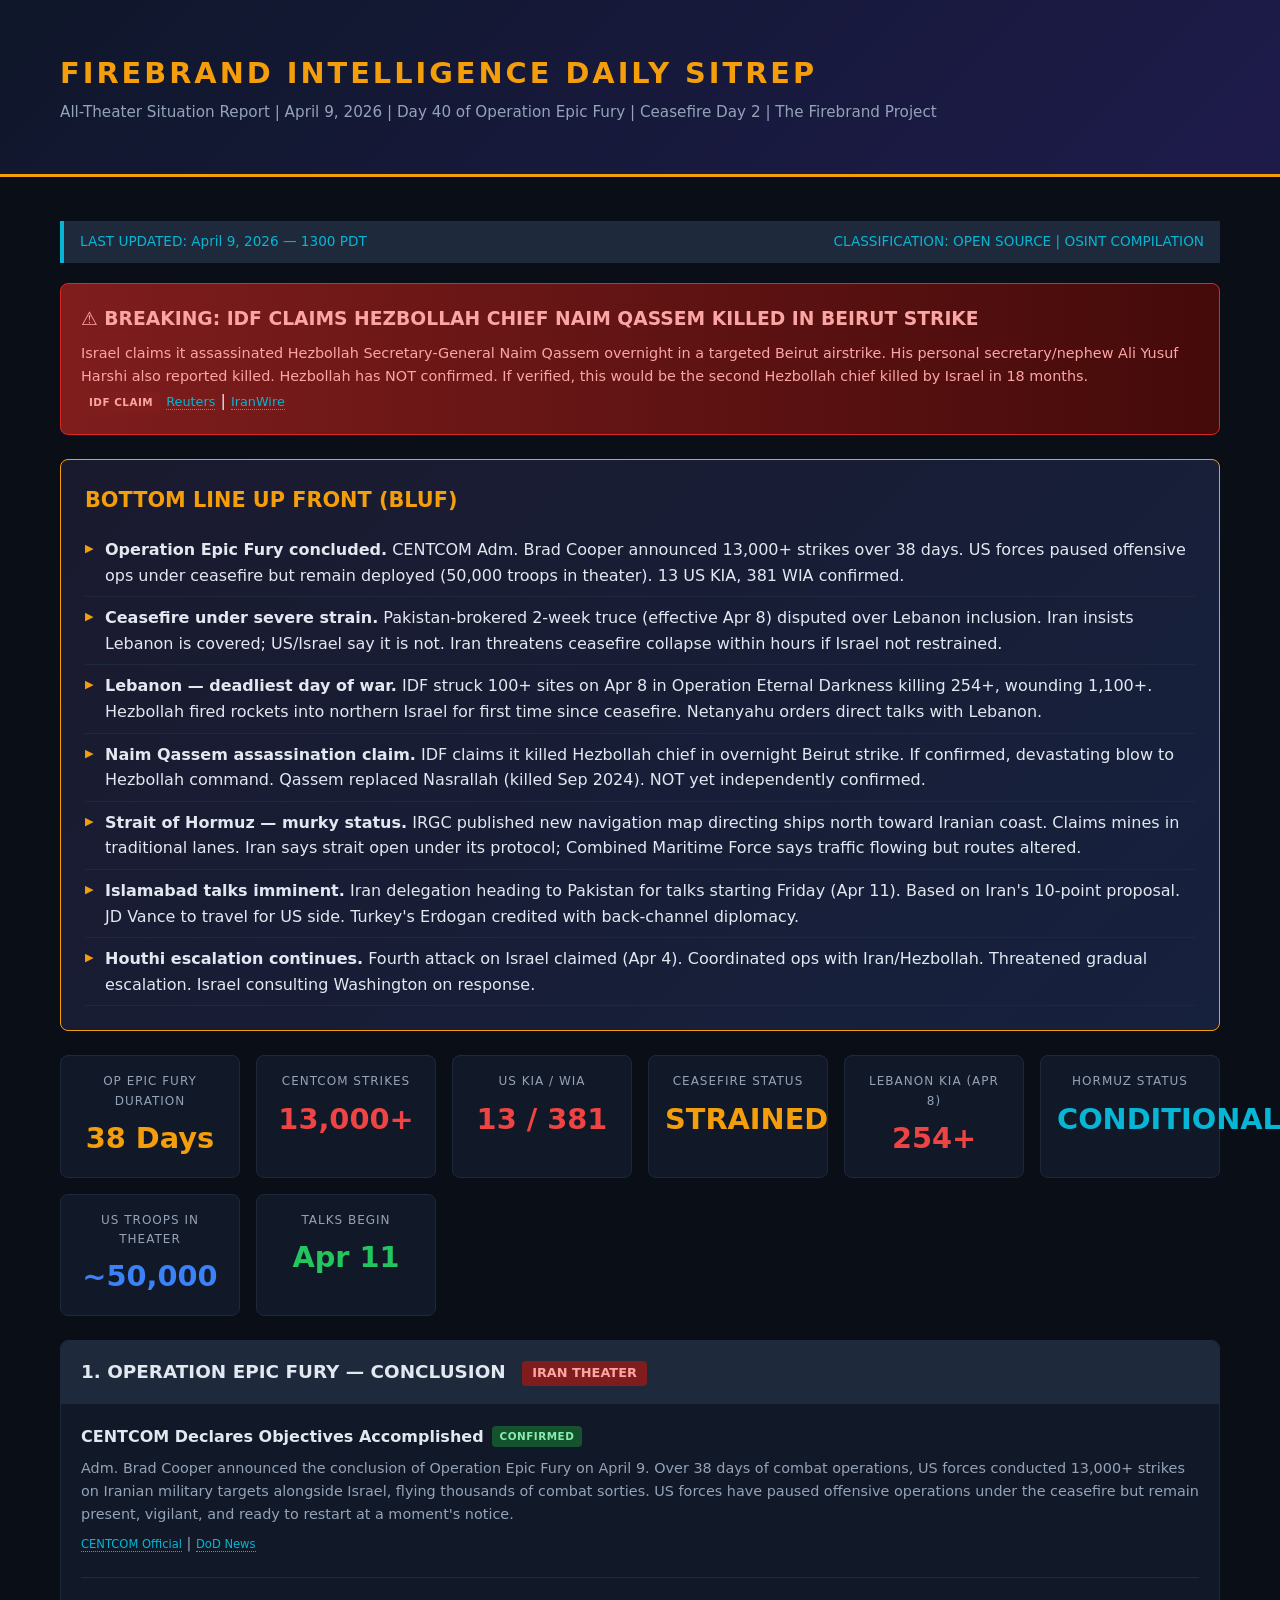
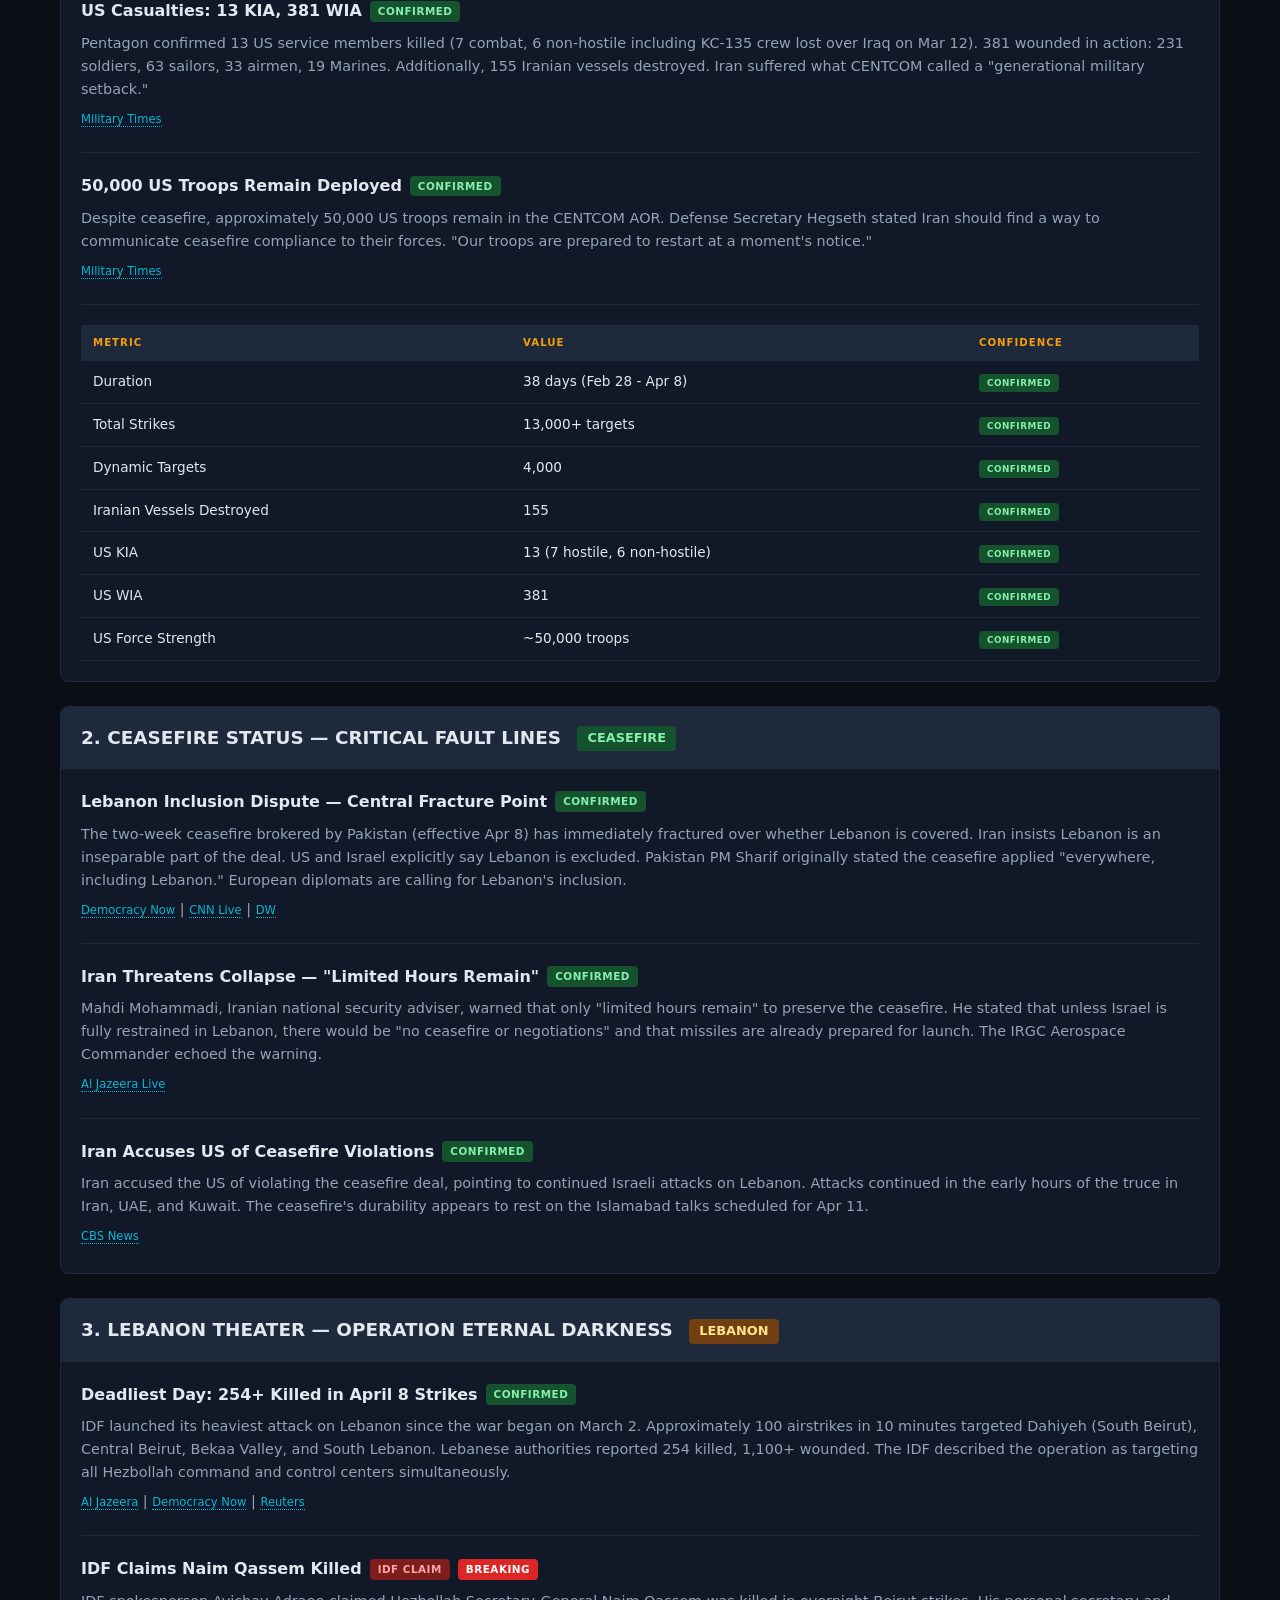
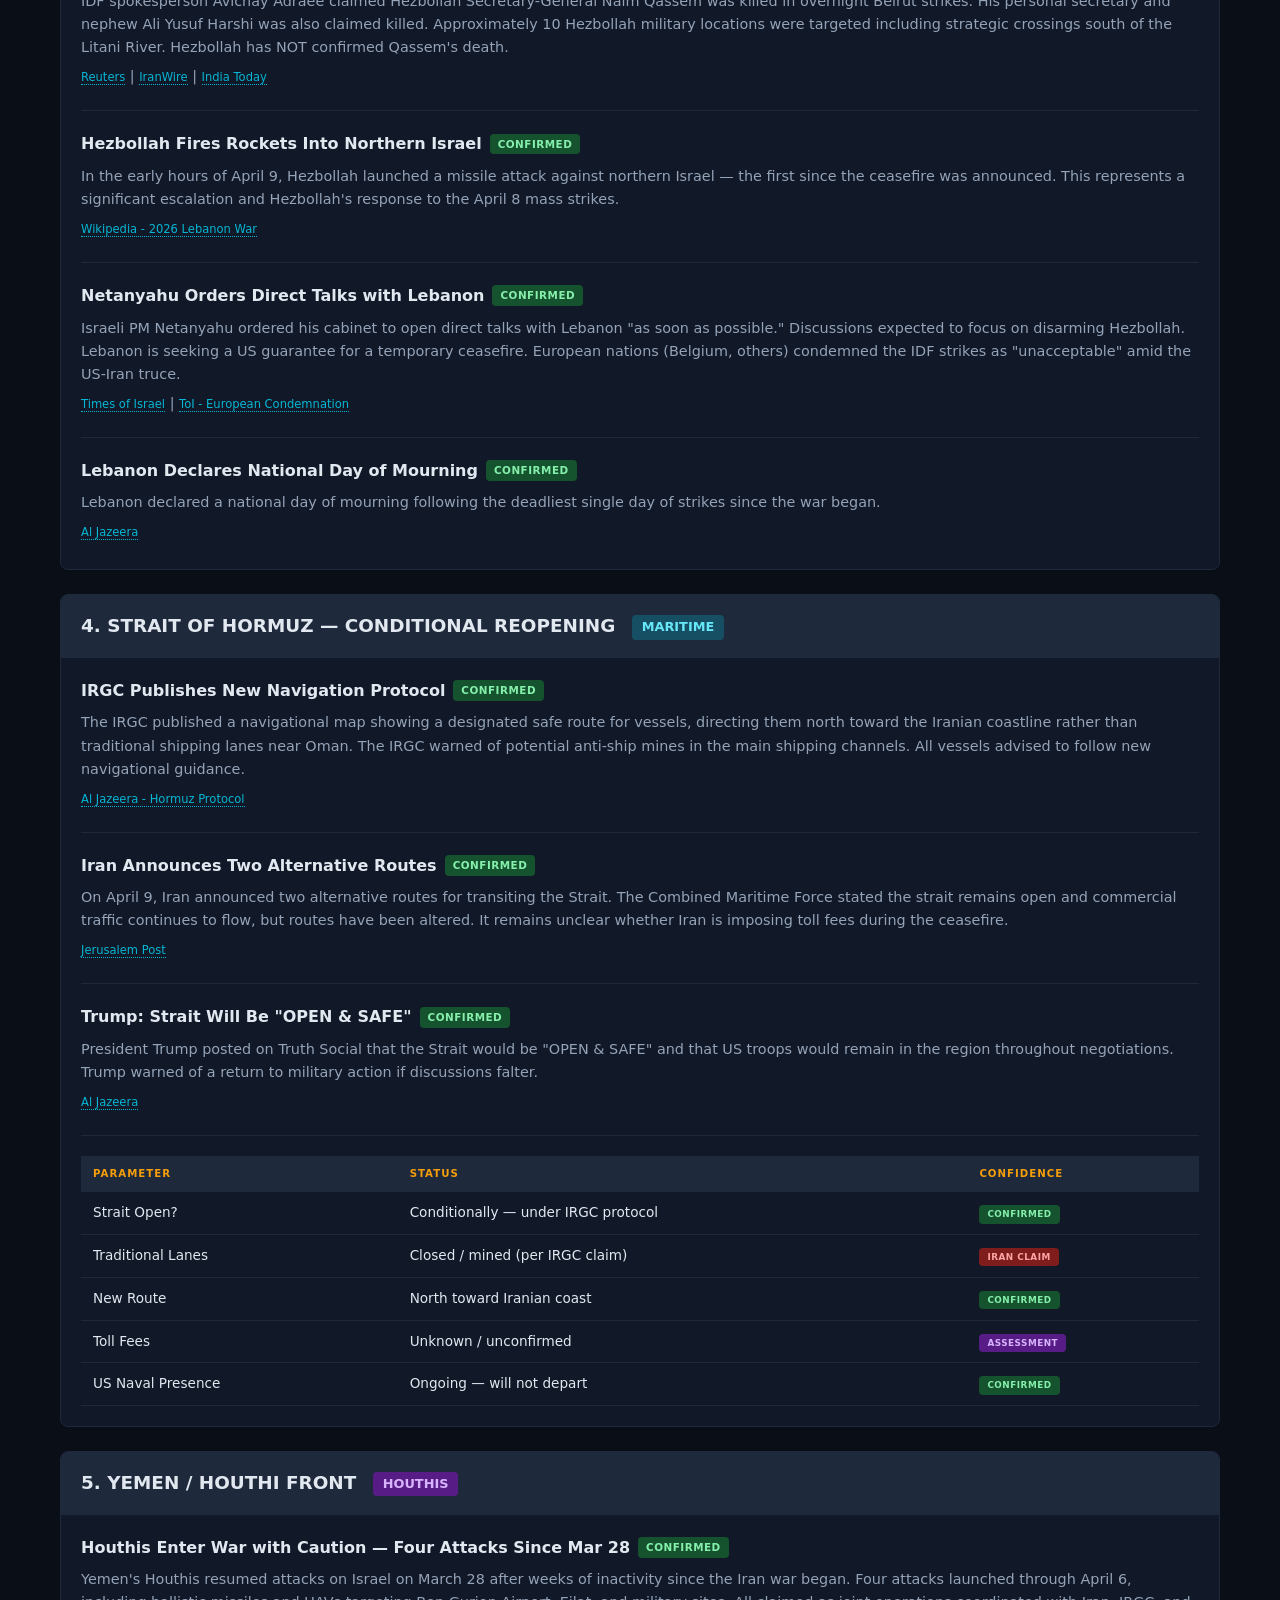
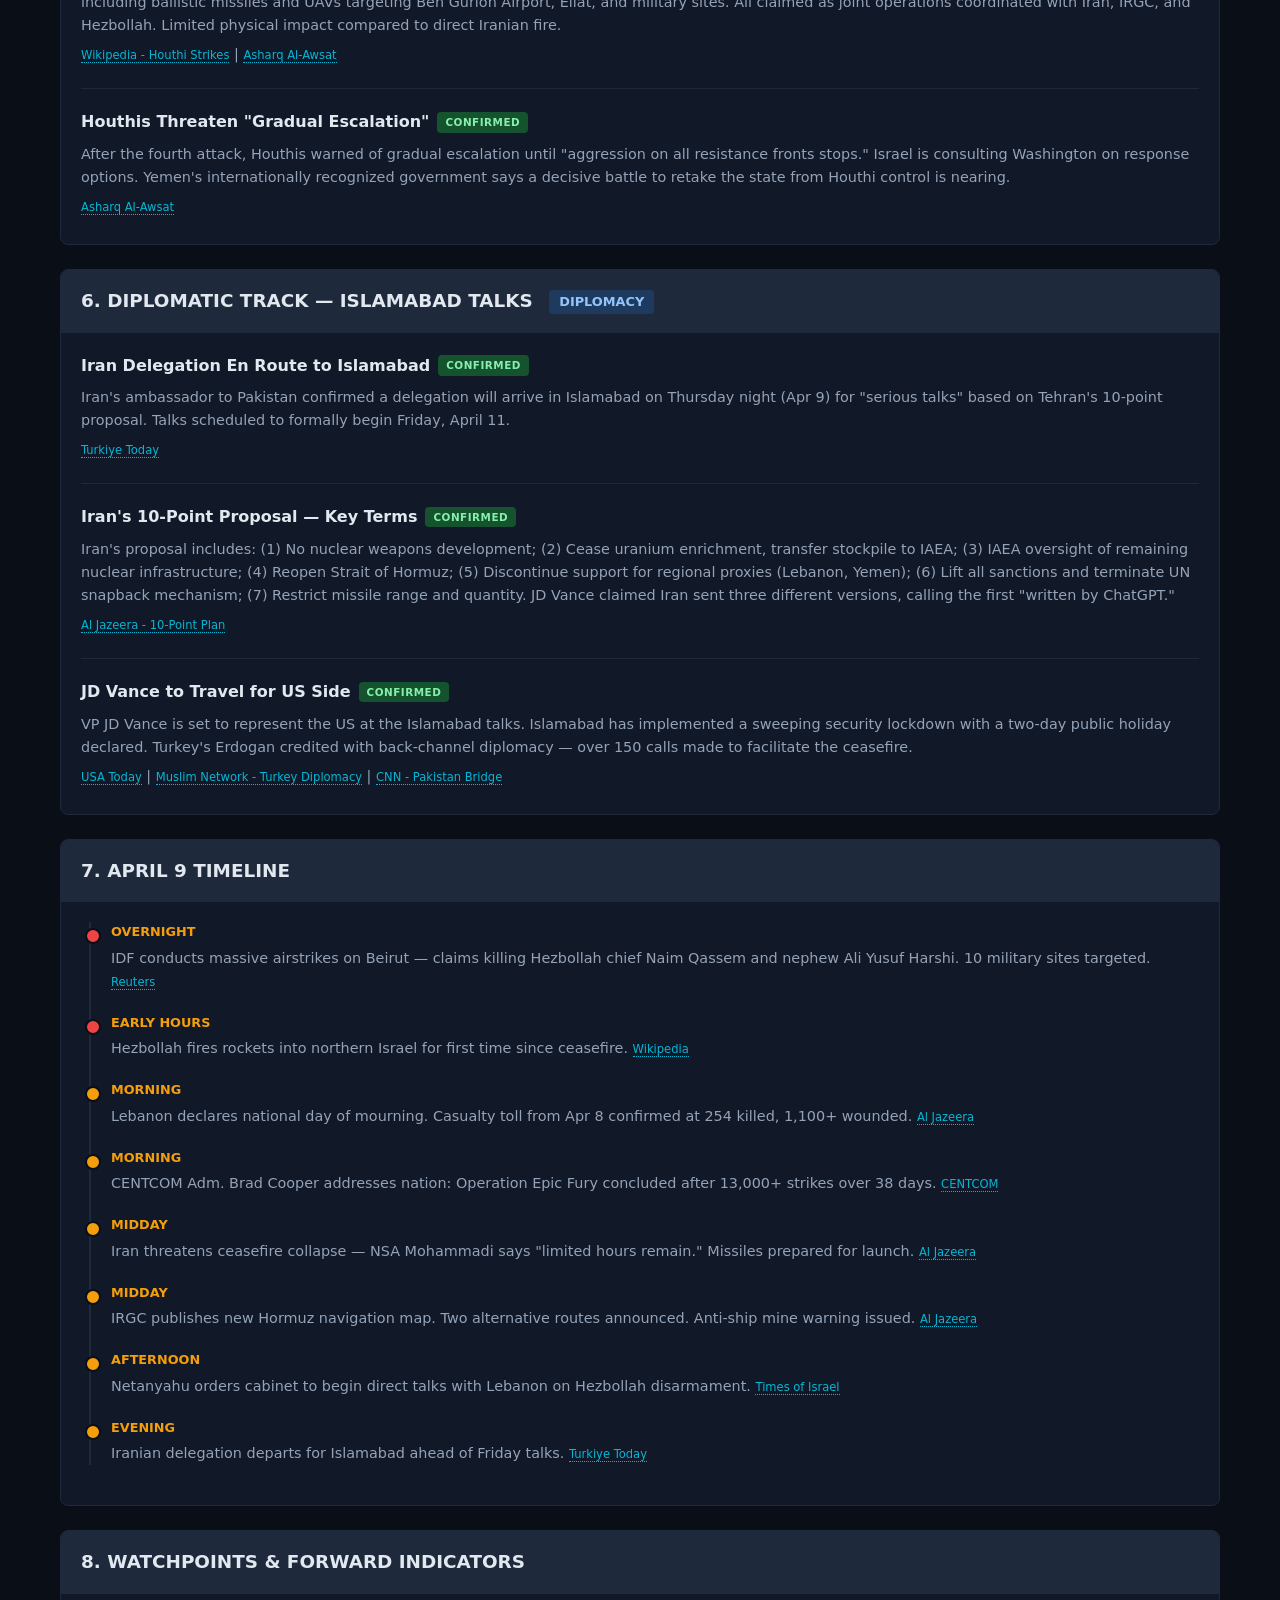
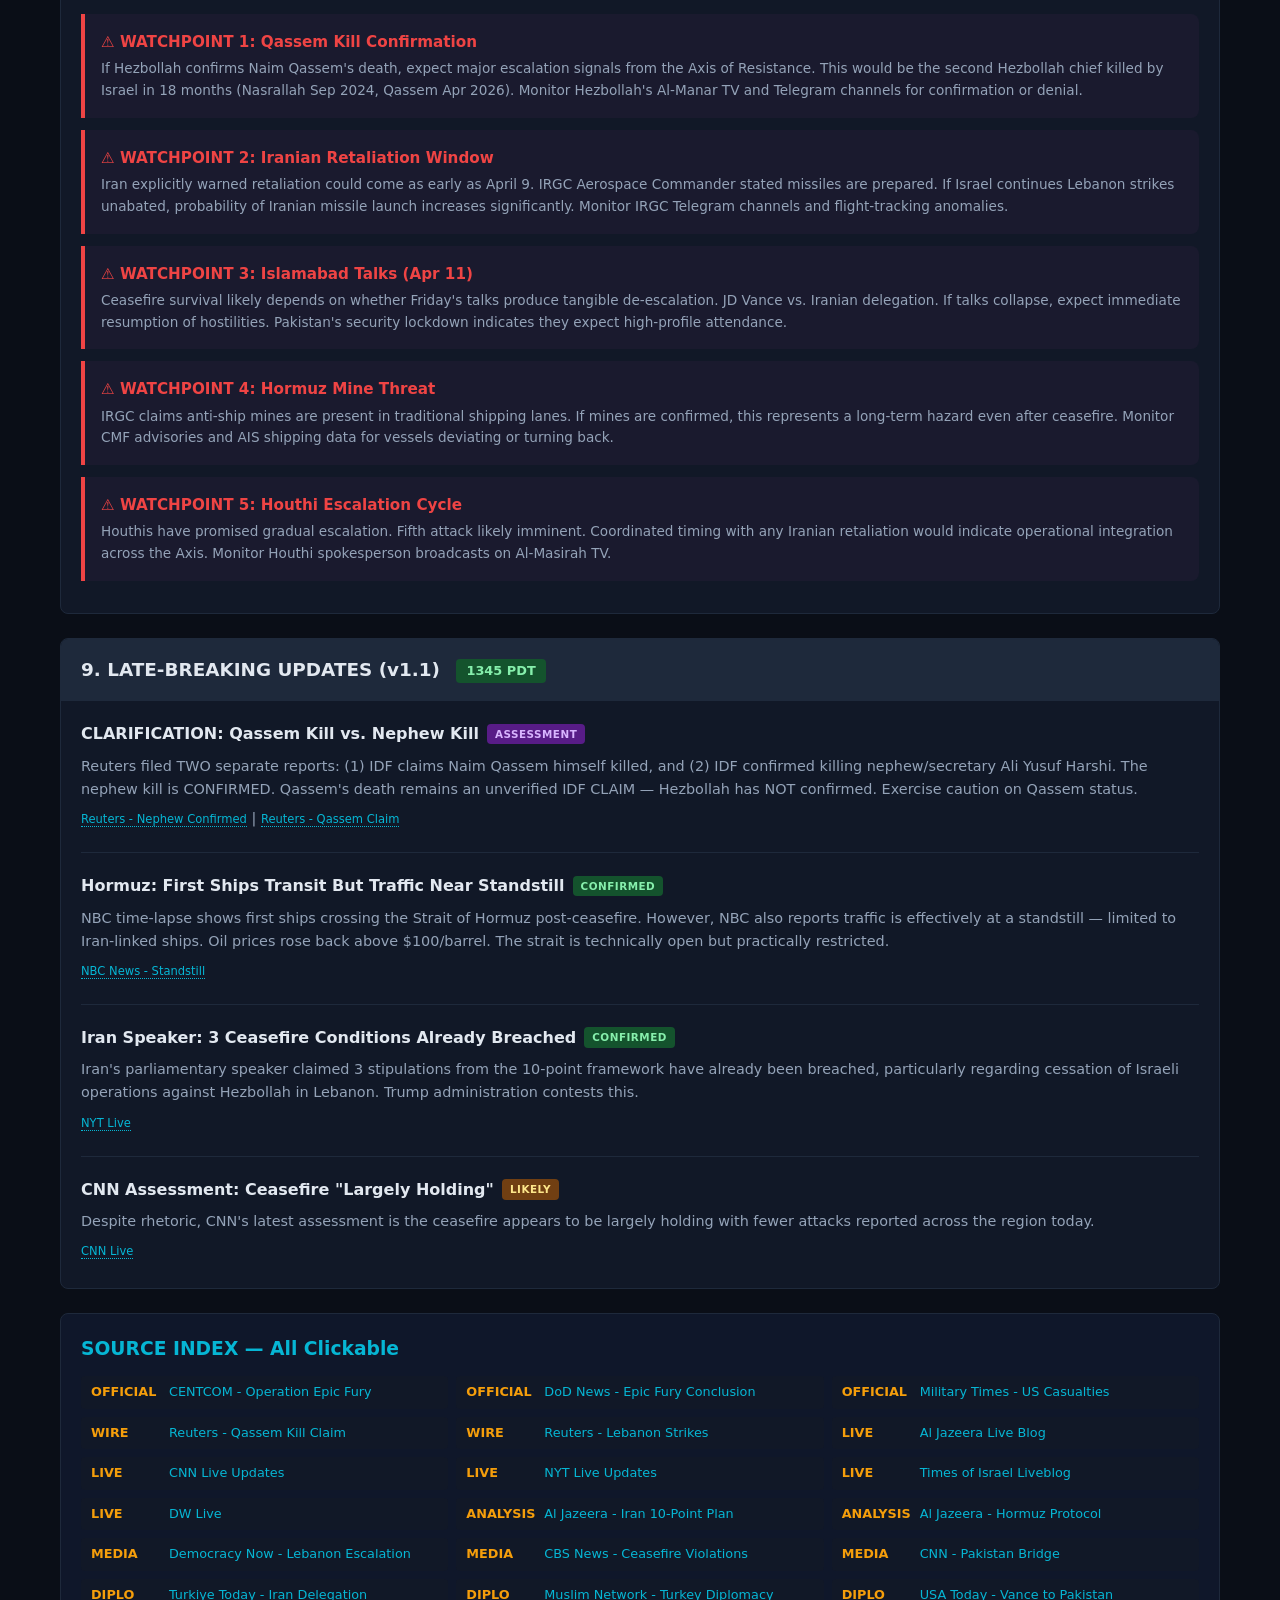
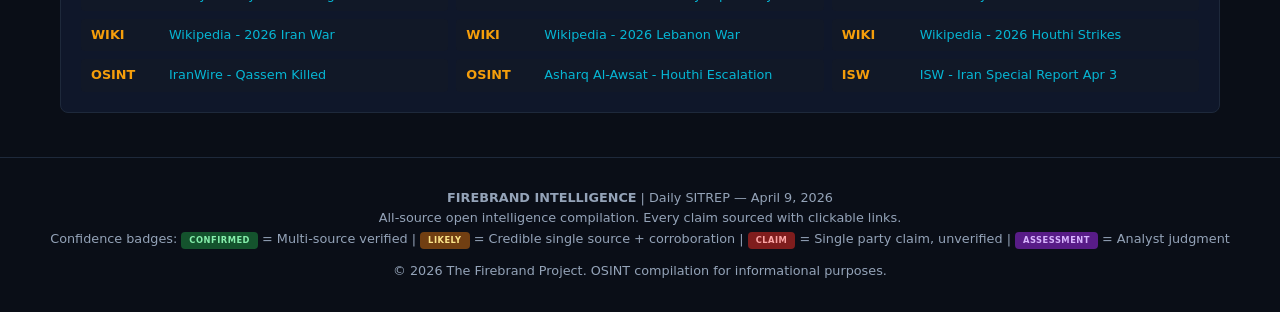
==== 2026/04/09/sitrep.html @ 4fa45253 "Add Apr 9 Daily SITREP (v1.1) to 2026/04/09/" ====
<!DOCTYPE html>
<html lang="en">
<head>
<meta charset="UTF-8">
<meta name="viewport" content="width=device-width, initial-scale=1.0">
<title>Daily SITREP | April 9, 2026 | Firebrand Intelligence</title>
<style>
:root{--bg:#0a0e17;--card:#111827;--border:#1e293b;--accent:#f59e0b;--red:#ef4444;--green:#22c55e;--blue:#3b82f6;--cyan:#06b6d4;--purple:#a855f7;--text:#e2e8f0;--muted:#94a3b8;--confirmed:#22c55e;--likely:#f59e0b;--claim:#ef4444;--assessment:#a855f7}
*{margin:0;padding:0;box-sizing:border-box}
body{background:var(--bg);color:var(--text);font-family:'Segoe UI',system-ui,sans-serif;line-height:1.6}
.container{max-width:1200px;margin:0 auto;padding:20px}
header{background:linear-gradient(135deg,#0f172a,#1e1b4b);border-bottom:3px solid var(--accent);padding:30px;margin-bottom:24px}
header h1{font-size:1.8em;color:var(--accent);text-transform:uppercase;letter-spacing:3px}
header .subtitle{color:var(--muted);font-size:0.95em;margin-top:4px}
.update-bar{background:#1e293b;border-left:4px solid var(--cyan);padding:10px 16px;margin-bottom:20px;font-size:0.85em;color:var(--cyan);display:flex;justify-content:space-between;align-items:center}
.bluf{background:linear-gradient(135deg,#1a1a2e,#16213e);border:1px solid var(--accent);border-radius:8px;padding:24px;margin-bottom:24px}
.bluf h2{color:var(--accent);margin-bottom:12px;font-size:1.3em}
.bluf ul{list-style:none;padding:0}
.bluf li{padding:8px 0;border-bottom:1px solid #1e293b;position:relative;padding-left:20px}
.bluf li::before{content:'\25B6';position:absolute;left:0;color:var(--accent);font-size:0.7em;top:11px}
.stats-grid{display:grid;grid-template-columns:repeat(auto-fit,minmax(180px,1fr));gap:16px;margin-bottom:24px}
.stat-card{background:var(--card);border:1px solid var(--border);border-radius:8px;padding:16px;text-align:center}
.stat-card .label{color:var(--muted);font-size:0.75em;text-transform:uppercase;letter-spacing:1px}
.stat-card .value{font-size:1.8em;font-weight:700;margin-top:4px}
.stat-card .value.red{color:var(--red)}
.stat-card .value.green{color:var(--green)}
.stat-card .value.blue{color:var(--blue)}
.stat-card .value.amber{color:var(--accent)}
.stat-card .value.cyan{color:var(--cyan)}
.stat-card .value.purple{color:var(--purple)}
section{background:var(--card);border:1px solid var(--border);border-radius:8px;margin-bottom:24px;overflow:hidden}
section h2{background:#1e293b;padding:16px 20px;font-size:1.15em;border-bottom:1px solid var(--border)}
section h2 .theater-tag{display:inline-block;padding:2px 10px;border-radius:4px;font-size:0.7em;margin-left:10px;vertical-align:middle}
.tag-iran{background:#7f1d1d;color:#fca5a5}
.tag-lebanon{background:#713f12;color:#fde68a}
.tag-hormuz{background:#164e63;color:#67e8f9}
.tag-houthi{background:#581c87;color:#d8b4fe}
.tag-ceasefire{background:#14532d;color:#86efac}
.tag-diplo{background:#1e3a5f;color:#93c5fd}
.section-body{padding:20px}
.event{margin-bottom:20px;padding-bottom:16px;border-bottom:1px solid #1e293b}
.event:last-child{border-bottom:none;margin-bottom:0;padding-bottom:0}
.event h3{font-size:1em;margin-bottom:8px;display:flex;align-items:center;gap:8px;flex-wrap:wrap}
.badge{display:inline-block;padding:2px 8px;border-radius:4px;font-size:0.65em;font-weight:700;text-transform:uppercase;letter-spacing:0.5px}
.badge-confirmed{background:#14532d;color:#86efac}
.badge-likely{background:#713f12;color:#fde68a}
.badge-claim{background:#7f1d1d;color:#fca5a5}
.badge-assessment{background:#581c87;color:#d8b4fe}
.badge-breaking{background:#dc2626;color:#fff;animation:pulse 2s infinite}
@keyframes pulse{0%,100%{opacity:1}50%{opacity:0.6}}
.event p{color:var(--muted);font-size:0.9em;margin-bottom:6px}
.source-link{color:var(--cyan);text-decoration:none;font-size:0.8em;border-bottom:1px dotted var(--cyan)}
.source-link:hover{color:#fff}
table{width:100%;border-collapse:collapse;font-size:0.85em}
th{background:#1e293b;padding:10px 12px;text-align:left;color:var(--accent);text-transform:uppercase;font-size:0.75em;letter-spacing:1px}
td{padding:10px 12px;border-bottom:1px solid #1e293b}
.timeline{position:relative;padding-left:30px}
.timeline::before{content:'';position:absolute;left:8px;top:0;bottom:0;width:2px;background:var(--border)}
.tl-item{position:relative;margin-bottom:20px}
.tl-item::before{content:'';position:absolute;left:-26px;top:6px;width:12px;height:12px;border-radius:50%;background:var(--accent);border:2px solid var(--bg)}
.tl-item.critical::before{background:var(--red)}
.tl-item .tl-time{color:var(--accent);font-size:0.8em;font-weight:600}
.tl-item .tl-content{margin-top:4px;font-size:0.9em;color:var(--muted)}
.watchpoint{background:#1a1a2e;border-left:4px solid var(--red);padding:16px;margin-bottom:12px;border-radius:0 8px 8px 0}
.watchpoint h4{color:var(--red);margin-bottom:4px;font-size:0.95em}
.watchpoint p{color:var(--muted);font-size:0.85em}
.source-section{background:#0f172a;border:1px solid var(--border);border-radius:8px;padding:20px;margin-bottom:24px}
.source-section h3{color:var(--cyan);margin-bottom:12px}
.source-grid{display:grid;grid-template-columns:repeat(auto-fit,minmax(280px,1fr));gap:8px}
.source-item{display:flex;align-items:center;gap:8px;padding:6px 10px;background:#111827;border-radius:4px;font-size:0.8em}
.source-item a{color:var(--cyan);text-decoration:none}
.source-item a:hover{color:#fff;text-decoration:underline}
.source-cat{color:var(--accent);font-weight:600;min-width:70px}
footer{text-align:center;padding:30px;color:var(--muted);font-size:0.8em;border-top:1px solid var(--border)}
.flash{background:linear-gradient(90deg,#7f1d1d,#450a0a);border:1px solid #dc2626;border-radius:8px;padding:20px;margin-bottom:24px;animation:flash-pulse 3s infinite}
@keyframes flash-pulse{0%,100%{border-color:#dc2626}50%{border-color:#f87171}}
.nav-tabs{display:flex;gap:4px;margin-bottom:20px;flex-wrap:wrap}
.nav-tab{padding:8px 16px;background:#1e293b;border:1px solid var(--border);border-radius:6px 6px 0 0;cursor:pointer;color:var(--muted);font-size:0.85em;transition:all 0.2s}
.nav-tab:hover,.nav-tab.active{background:var(--card);color:var(--accent);border-bottom-color:var(--card)}
</style>
</head>
<body>
<header>
<div class="container">
<h1>FIREBRAND INTELLIGENCE DAILY SITREP</h1>
<div class="subtitle">All-Theater Situation Report | April 9, 2026 | Day 40 of Operation Epic Fury | Ceasefire Day 2 | The Firebrand Project</div>
</div>
</header>
<div class="container">

<div class="update-bar">
<span>LAST UPDATED: April 9, 2026 &mdash; 1300 PDT</span>
<span>CLASSIFICATION: OPEN SOURCE | OSINT COMPILATION</span>
</div>

<!-- BREAKING FLASH -->
<div class="flash">
<h3 style="color:#fca5a5;margin-bottom:8px">&#9888; BREAKING: IDF CLAIMS HEZBOLLAH CHIEF NAIM QASSEM KILLED IN BEIRUT STRIKE</h3>
<p style="color:#fca5a5;font-size:0.9em">Israel claims it assassinated Hezbollah Secretary-General Naim Qassem overnight in a targeted Beirut airstrike. His personal secretary/nephew Ali Yusuf Harshi also reported killed. Hezbollah has NOT confirmed. If verified, this would be the second Hezbollah chief killed by Israel in 18 months.</p>
<p><span class="badge badge-claim">IDF CLAIM</span> <a class="source-link" href="https://www.reuters.com/world/middle-east/israeli-military-says-it-has-killed-hezbollah-chief-naim-qassem-2026-04-09/" target="_blank">Reuters</a> | <a class="source-link" href="https://iranwire.com/en/news/150999-israel-army-claim-hezbollah-secretary-general-naim-qassem-killed/" target="_blank">IranWire</a></p>
</div>

<!-- BLUF -->
<div class="bluf">
<h2>BOTTOM LINE UP FRONT (BLUF)</h2>
<ul>
<li><strong>Operation Epic Fury concluded.</strong> CENTCOM Adm. Brad Cooper announced 13,000+ strikes over 38 days. US forces paused offensive ops under ceasefire but remain deployed (50,000 troops in theater). 13 US KIA, 381 WIA confirmed.</li>
<li><strong>Ceasefire under severe strain.</strong> Pakistan-brokered 2-week truce (effective Apr 8) disputed over Lebanon inclusion. Iran insists Lebanon is covered; US/Israel say it is not. Iran threatens ceasefire collapse within hours if Israel not restrained.</li>
<li><strong>Lebanon &mdash; deadliest day of war.</strong> IDF struck 100+ sites on Apr 8 in Operation Eternal Darkness killing 254+, wounding 1,100+. Hezbollah fired rockets into northern Israel for first time since ceasefire. Netanyahu orders direct talks with Lebanon.</li>
<li><strong>Naim Qassem assassination claim.</strong> IDF claims it killed Hezbollah chief in overnight Beirut strike. If confirmed, devastating blow to Hezbollah command. Qassem replaced Nasrallah (killed Sep 2024). NOT yet independently confirmed.</li>
<li><strong>Strait of Hormuz &mdash; murky status.</strong> IRGC published new navigation map directing ships north toward Iranian coast. Claims mines in traditional lanes. Iran says strait open under its protocol; Combined Maritime Force says traffic flowing but routes altered.</li>
<li><strong>Islamabad talks imminent.</strong> Iran delegation heading to Pakistan for talks starting Friday (Apr 11). Based on Iran's 10-point proposal. JD Vance to travel for US side. Turkey's Erdogan credited with back-channel diplomacy.</li>
<li><strong>Houthi escalation continues.</strong> Fourth attack on Israel claimed (Apr 4). Coordinated ops with Iran/Hezbollah. Threatened gradual escalation. Israel consulting Washington on response.</li>
</ul>
</div>

<!-- KEY STATS -->
<div class="stats-grid">
<div class="stat-card"><div class="label">Op Epic Fury Duration</div><div class="value amber">38 Days</div></div>
<div class="stat-card"><div class="label">CENTCOM Strikes</div><div class="value red">13,000+</div></div>
<div class="stat-card"><div class="label">US KIA / WIA</div><div class="value red">13 / 381</div></div>
<div class="stat-card"><div class="label">Ceasefire Status</div><div class="value amber">STRAINED</div></div>
<div class="stat-card"><div class="label">Lebanon KIA (Apr 8)</div><div class="value red">254+</div></div>
<div class="stat-card"><div class="label">Hormuz Status</div><div class="value cyan">CONDITIONAL</div></div>
<div class="stat-card"><div class="label">US Troops in Theater</div><div class="value blue">~50,000</div></div>
<div class="stat-card"><div class="label">Talks Begin</div><div class="value green">Apr 11</div></div>
</div>

<!-- SECTION 1: OPERATION EPIC FURY -->
<section>
<h2>1. OPERATION EPIC FURY &mdash; CONCLUSION <span class="theater-tag tag-iran">IRAN THEATER</span></h2>
<div class="section-body">
<div class="event">
<h3>CENTCOM Declares Objectives Accomplished <span class="badge badge-confirmed">CONFIRMED</span></h3>
<p>Adm. Brad Cooper announced the conclusion of Operation Epic Fury on April 9. Over 38 days of combat operations, US forces conducted 13,000+ strikes on Iranian military targets alongside Israel, flying thousands of combat sorties. US forces have paused offensive operations under the ceasefire but remain present, vigilant, and ready to restart at a moment's notice.</p>
<p><a class="source-link" href="https://www.centcom.mil/OPERATIONS-AND-EXERCISES/EPIC-FURY/" target="_blank">CENTCOM Official</a> | <a class="source-link" href="https://www.war.gov/News/News-Stories/Article/Article/4454276/epic-fury-quelled-for-now-objectives-accomplished-us-forces-remain" target="_blank">DoD News</a></p>
</div>
<div class="event">
<h3>US Casualties: 13 KIA, 381 WIA <span class="badge badge-confirmed">CONFIRMED</span></h3>
<p>Pentagon confirmed 13 US service members killed (7 combat, 6 non-hostile including KC-135 crew lost over Iraq on Mar 12). 381 wounded in action: 231 soldiers, 63 sailors, 33 airmen, 19 Marines. Additionally, 155 Iranian vessels destroyed. Iran suffered what CENTCOM called a "generational military setback."</p>
<p><a class="source-link" href="https://www.militarytimes.com/news/your-military/2026/04/08/pentagon-data-13-us-troops-killed-346-wounded-in-operation-epic-fury/" target="_blank">Military Times</a></p>
</div>
<div class="event">
<h3>50,000 US Troops Remain Deployed <span class="badge badge-confirmed">CONFIRMED</span></h3>
<p>Despite ceasefire, approximately 50,000 US troops remain in the CENTCOM AOR. Defense Secretary Hegseth stated Iran should find a way to communicate ceasefire compliance to their forces. "Our troops are prepared to restart at a moment's notice."</p>
<p><a class="source-link" href="https://www.militarytimes.com/news/your-military/2026/04/08/pentagon-data-13-us-troops-killed-346-wounded-in-operation-epic-fury/" target="_blank">Military Times</a></p>
</div>
<table>
<tr><th>Metric</th><th>Value</th><th>Confidence</th></tr>
<tr><td>Duration</td><td>38 days (Feb 28 - Apr 8)</td><td><span class="badge badge-confirmed">CONFIRMED</span></td></tr>
<tr><td>Total Strikes</td><td>13,000+ targets</td><td><span class="badge badge-confirmed">CONFIRMED</span></td></tr>
<tr><td>Dynamic Targets</td><td>4,000</td><td><span class="badge badge-confirmed">CONFIRMED</span></td></tr>
<tr><td>Iranian Vessels Destroyed</td><td>155</td><td><span class="badge badge-confirmed">CONFIRMED</span></td></tr>
<tr><td>US KIA</td><td>13 (7 hostile, 6 non-hostile)</td><td><span class="badge badge-confirmed">CONFIRMED</span></td></tr>
<tr><td>US WIA</td><td>381</td><td><span class="badge badge-confirmed">CONFIRMED</span></td></tr>
<tr><td>US Force Strength</td><td>~50,000 troops</td><td><span class="badge badge-confirmed">CONFIRMED</span></td></tr>
</table>
</div>
</section>

<!-- SECTION 2: CEASEFIRE STATUS -->
<section>
<h2>2. CEASEFIRE STATUS &mdash; CRITICAL FAULT LINES <span class="theater-tag tag-ceasefire">CEASEFIRE</span></h2>
<div class="section-body">
<div class="event">
<h3>Lebanon Inclusion Dispute &mdash; Central Fracture Point <span class="badge badge-confirmed">CONFIRMED</span></h3>
<p>The two-week ceasefire brokered by Pakistan (effective Apr 8) has immediately fractured over whether Lebanon is covered. Iran insists Lebanon is an inseparable part of the deal. US and Israel explicitly say Lebanon is excluded. Pakistan PM Sharif originally stated the ceasefire applied "everywhere, including Lebanon." European diplomats are calling for Lebanon's inclusion.</p>
<p><a class="source-link" href="https://www.democracynow.org/2026/4/9/israeli_escalation_in_lebanon" target="_blank">Democracy Now</a> | <a class="source-link" href="https://www.cnn.com/2026/04/09/world/live-news/iran-war-trump-us-ceasefire" target="_blank">CNN Live</a> | <a class="source-link" href="https://www.dw.com/en/iran-threatens-new-hostilities-as-israel-pounds-lebanon/live-76715205" target="_blank">DW</a></p>
</div>
<div class="event">
<h3>Iran Threatens Collapse &mdash; "Limited Hours Remain" <span class="badge badge-confirmed">CONFIRMED</span></h3>
<p>Mahdi Mohammadi, Iranian national security adviser, warned that only "limited hours remain" to preserve the ceasefire. He stated that unless Israel is fully restrained in Lebanon, there would be "no ceasefire or negotiations" and that missiles are already prepared for launch. The IRGC Aerospace Commander echoed the warning.</p>
<p><a class="source-link" href="https://www.aljazeera.com/news/liveblog/2026/4/9/iran-war-live-israel-kills-254-in-lebanon-shaking-trump-tehran-ceasefire" target="_blank">Al Jazeera Live</a></p>
</div>
<div class="event">
<h3>Iran Accuses US of Ceasefire Violations <span class="badge badge-confirmed">CONFIRMED</span></h3>
<p>Iran accused the US of violating the ceasefire deal, pointing to continued Israeli attacks on Lebanon. Attacks continued in the early hours of the truce in Iran, UAE, and Kuwait. The ceasefire's durability appears to rest on the Islamabad talks scheduled for Apr 11.</p>
<p><a class="source-link" href="https://www.cbsnews.com/live-updates/iran-trump-ceasefire-strait-hormuz-israel-war-hezbollah-continues/" target="_blank">CBS News</a></p>
</div>
</div>
</section>

<!-- SECTION 3: LEBANON THEATER -->
<section>
<h2>3. LEBANON THEATER &mdash; OPERATION ETERNAL DARKNESS <span class="theater-tag tag-lebanon">LEBANON</span></h2>
<div class="section-body">
<div class="event">
<h3>Deadliest Day: 254+ Killed in April 8 Strikes <span class="badge badge-confirmed">CONFIRMED</span></h3>
<p>IDF launched its heaviest attack on Lebanon since the war began on March 2. Approximately 100 airstrikes in 10 minutes targeted Dahiyeh (South Beirut), Central Beirut, Bekaa Valley, and South Lebanon. Lebanese authorities reported 254 killed, 1,100+ wounded. The IDF described the operation as targeting all Hezbollah command and control centers simultaneously.</p>
<p><a class="source-link" href="https://www.aljazeera.com/news/liveblog/2026/4/9/iran-war-live-israel-kills-254-in-lebanon-shaking-trump-tehran-ceasefire" target="_blank">Al Jazeera</a> | <a class="source-link" href="https://www.democracynow.org/2026/4/9/israeli_escalation_in_lebanon" target="_blank">Democracy Now</a> | <a class="source-link" href="https://www.reuters.com/world/middle-east/hezbollah-pauses-attacks-under-us-iran-ceasefire-sources-close-group-say-2026-04-08/" target="_blank">Reuters</a></p>
</div>
<div class="event">
<h3>IDF Claims Naim Qassem Killed <span class="badge badge-claim">IDF CLAIM</span> <span class="badge badge-breaking">BREAKING</span></h3>
<p>IDF spokesperson Avichay Adraee claimed Hezbollah Secretary-General Naim Qassem was killed in overnight Beirut strikes. His personal secretary and nephew Ali Yusuf Harshi was also claimed killed. Approximately 10 Hezbollah military locations were targeted including strategic crossings south of the Litani River. Hezbollah has NOT confirmed Qassem's death.</p>
<p><a class="source-link" href="https://www.reuters.com/world/middle-east/israeli-military-says-it-has-killed-hezbollah-chief-naim-qassem-2026-04-09/" target="_blank">Reuters</a> | <a class="source-link" href="https://iranwire.com/en/news/150999-israel-army-claim-hezbollah-secretary-general-naim-qassem-killed/" target="_blank">IranWire</a> | <a class="source-link" href="https://www.indiatoday.in/amp/world/story/israel-claims-hezbollah-chief-naim-qassem-killed-in-beirut-strikes-last-night-2893660" target="_blank">India Today</a></p>
</div>
<div class="event">
<h3>Hezbollah Fires Rockets Into Northern Israel <span class="badge badge-confirmed">CONFIRMED</span></h3>
<p>In the early hours of April 9, Hezbollah launched a missile attack against northern Israel &mdash; the first since the ceasefire was announced. This represents a significant escalation and Hezbollah's response to the April 8 mass strikes.</p>
<p><a class="source-link" href="https://en.wikipedia.org/wiki/2026_Lebanon_war" target="_blank">Wikipedia - 2026 Lebanon War</a></p>
</div>
<div class="event">
<h3>Netanyahu Orders Direct Talks with Lebanon <span class="badge badge-confirmed">CONFIRMED</span></h3>
<p>Israeli PM Netanyahu ordered his cabinet to open direct talks with Lebanon "as soon as possible." Discussions expected to focus on disarming Hezbollah. Lebanon is seeking a US guarantee for a temporary ceasefire. European nations (Belgium, others) condemned the IDF strikes as "unacceptable" amid the US-Iran truce.</p>
<p><a class="source-link" href="https://www.timesofisrael.com/liveblog-april-09-2026/" target="_blank">Times of Israel</a> | <a class="source-link" href="https://www.timesofisrael.com/unacceptable-european-countries-slam-idf-strikes-on-hezbollah-amid-us-iran-truce/" target="_blank">ToI - European Condemnation</a></p>
</div>
<div class="event">
<h3>Lebanon Declares National Day of Mourning <span class="badge badge-confirmed">CONFIRMED</span></h3>
<p>Lebanon declared a national day of mourning following the deadliest single day of strikes since the war began.</p>
<p><a class="source-link" href="https://www.aljazeera.com/news/liveblog/2026/4/9/iran-war-live-israel-kills-254-in-lebanon-shaking-trump-tehran-ceasefire" target="_blank">Al Jazeera</a></p>
</div>
</div>
</section>

<!-- SECTION 4: STRAIT OF HORMUZ -->
<section>
<h2>4. STRAIT OF HORMUZ &mdash; CONDITIONAL REOPENING <span class="theater-tag tag-hormuz">MARITIME</span></h2>
<div class="section-body">
<div class="event">
<h3>IRGC Publishes New Navigation Protocol <span class="badge badge-confirmed">CONFIRMED</span></h3>
<p>The IRGC published a navigational map showing a designated safe route for vessels, directing them north toward the Iranian coastline rather than traditional shipping lanes near Oman. The IRGC warned of potential anti-ship mines in the main shipping channels. All vessels advised to follow new navigational guidance.</p>
<p><a class="source-link" href="https://www.aljazeera.com/economy/2026/4/9/what-is-irans-strait-of-hormuz-protocol-and-will-other-nations-accept-it" target="_blank">Al Jazeera - Hormuz Protocol</a></p>
</div>
<div class="event">
<h3>Iran Announces Two Alternative Routes <span class="badge badge-confirmed">CONFIRMED</span></h3>
<p>On April 9, Iran announced two alternative routes for transiting the Strait. The Combined Maritime Force stated the strait remains open and commercial traffic continues to flow, but routes have been altered. It remains unclear whether Iran is imposing toll fees during the ceasefire.</p>
<p><a class="source-link" href="https://www.jpost.com/middle-east/iran-news/article-892378" target="_blank">Jerusalem Post</a></p>
</div>
<div class="event">
<h3>Trump: Strait Will Be "OPEN &amp; SAFE" <span class="badge badge-confirmed">CONFIRMED</span></h3>
<p>President Trump posted on Truth Social that the Strait would be "OPEN &amp; SAFE" and that US troops would remain in the region throughout negotiations. Trump warned of a return to military action if discussions falter.</p>
<p><a class="source-link" href="https://www.aljazeera.com/economy/2026/4/9/what-is-irans-strait-of-hormuz-protocol-and-will-other-nations-accept-it" target="_blank">Al Jazeera</a></p>
</div>
<table>
<tr><th>Parameter</th><th>Status</th><th>Confidence</th></tr>
<tr><td>Strait Open?</td><td>Conditionally &mdash; under IRGC protocol</td><td><span class="badge badge-confirmed">CONFIRMED</span></td></tr>
<tr><td>Traditional Lanes</td><td>Closed / mined (per IRGC claim)</td><td><span class="badge badge-claim">IRAN CLAIM</span></td></tr>
<tr><td>New Route</td><td>North toward Iranian coast</td><td><span class="badge badge-confirmed">CONFIRMED</span></td></tr>
<tr><td>Toll Fees</td><td>Unknown / unconfirmed</td><td><span class="badge badge-assessment">ASSESSMENT</span></td></tr>
<tr><td>US Naval Presence</td><td>Ongoing &mdash; will not depart</td><td><span class="badge badge-confirmed">CONFIRMED</span></td></tr>
</table>
</div>
</section>

<!-- SECTION 5: HOUTHI FRONT -->
<section>
<h2>5. YEMEN / HOUTHI FRONT <span class="theater-tag tag-houthi">HOUTHIS</span></h2>
<div class="section-body">
<div class="event">
<h3>Houthis Enter War with Caution &mdash; Four Attacks Since Mar 28 <span class="badge badge-confirmed">CONFIRMED</span></h3>
<p>Yemen's Houthis resumed attacks on Israel on March 28 after weeks of inactivity since the Iran war began. Four attacks launched through April 6, including ballistic missiles and UAVs targeting Ben Gurion Airport, Eilat, and military sites. All claimed as joint operations coordinated with Iran, IRGC, and Hezbollah. Limited physical impact compared to direct Iranian fire.</p>
<p><a class="source-link" href="https://en.wikipedia.org/wiki/2026_Houthi_strikes_on_Israel" target="_blank">Wikipedia - Houthi Strikes</a> | <a class="source-link" href="https://english.aawsat.com/arab-world/5258632-houthis-threaten-gradual-escalation-after-fourth-attack-israel" target="_blank">Asharq Al-Awsat</a></p>
</div>
<div class="event">
<h3>Houthis Threaten "Gradual Escalation" <span class="badge badge-confirmed">CONFIRMED</span></h3>
<p>After the fourth attack, Houthis warned of gradual escalation until "aggression on all resistance fronts stops." Israel is consulting Washington on response options. Yemen's internationally recognized government says a decisive battle to retake the state from Houthi control is nearing.</p>
<p><a class="source-link" href="https://english.aawsat.com/arab-world/5258632-houthis-threaten-gradual-escalation-after-fourth-attack-israel" target="_blank">Asharq Al-Awsat</a></p>
</div>
</div>
</section>

<!-- SECTION 6: DIPLOMACY -->
<section>
<h2>6. DIPLOMATIC TRACK &mdash; ISLAMABAD TALKS <span class="theater-tag tag-diplo">DIPLOMACY</span></h2>
<div class="section-body">
<div class="event">
<h3>Iran Delegation En Route to Islamabad <span class="badge badge-confirmed">CONFIRMED</span></h3>
<p>Iran's ambassador to Pakistan confirmed a delegation will arrive in Islamabad on Thursday night (Apr 9) for "serious talks" based on Tehran's 10-point proposal. Talks scheduled to formally begin Friday, April 11.</p>
<p><a class="source-link" href="https://www.turkiyetoday.com/region/iranian-negotiators-head-to-islamabad-for-us-talks-on-april-9-3217729" target="_blank">Turkiye Today</a></p>
</div>
<div class="event">
<h3>Iran's 10-Point Proposal &mdash; Key Terms <span class="badge badge-confirmed">CONFIRMED</span></h3>
<p>Iran's proposal includes: (1) No nuclear weapons development; (2) Cease uranium enrichment, transfer stockpile to IAEA; (3) IAEA oversight of remaining nuclear infrastructure; (4) Reopen Strait of Hormuz; (5) Discontinue support for regional proxies (Lebanon, Yemen); (6) Lift all sanctions and terminate UN snapback mechanism; (7) Restrict missile range and quantity. JD Vance claimed Iran sent three different versions, calling the first "written by ChatGPT."</p>
<p><a class="source-link" href="https://www.aljazeera.com/news/2026/4/9/has-irans-10-point-plan-changed-as-jd-vance-claims" target="_blank">Al Jazeera - 10-Point Plan</a></p>
</div>
<div class="event">
<h3>JD Vance to Travel for US Side <span class="badge badge-confirmed">CONFIRMED</span></h3>
<p>VP JD Vance is set to represent the US at the Islamabad talks. Islamabad has implemented a sweeping security lockdown with a two-day public holiday declared. Turkey's Erdogan credited with back-channel diplomacy &mdash; over 150 calls made to facilitate the ceasefire.</p>
<p><a class="source-link" href="https://www.usatoday.com/story/news/world/2026/04/08/iran-war-ceasefire-strait-hormuz-trump-updates--live/89509782007/" target="_blank">USA Today</a> | <a class="source-link" href="https://www.muslimnetwork.tv/turkiyes-150-call-diplomacy-helps-secure-us-iran-ceasefire/" target="_blank">Muslim Network - Turkey Diplomacy</a> | <a class="source-link" href="https://www.cnn.com/2026/04/09/asia/pakistan-islamabad-talks-us-iran-ceasefire-intl-hnk" target="_blank">CNN - Pakistan Bridge</a></p>
</div>
</div>
</section>

<!-- SECTION 7: TIMELINE -->
<section>
<h2>7. APRIL 9 TIMELINE</h2>
<div class="section-body">
<div class="timeline">
<div class="tl-item critical"><div class="tl-time">OVERNIGHT</div><div class="tl-content">IDF conducts massive airstrikes on Beirut &mdash; claims killing Hezbollah chief Naim Qassem and nephew Ali Yusuf Harshi. 10 military sites targeted. <a class="source-link" href="https://www.reuters.com/world/middle-east/israeli-military-says-it-has-killed-hezbollah-chief-naim-qassem-2026-04-09/" target="_blank">Reuters</a></div></div>
<div class="tl-item critical"><div class="tl-time">EARLY HOURS</div><div class="tl-content">Hezbollah fires rockets into northern Israel for first time since ceasefire. <a class="source-link" href="https://en.wikipedia.org/wiki/2026_Lebanon_war" target="_blank">Wikipedia</a></div></div>
<div class="tl-item"><div class="tl-time">MORNING</div><div class="tl-content">Lebanon declares national day of mourning. Casualty toll from Apr 8 confirmed at 254 killed, 1,100+ wounded. <a class="source-link" href="https://www.aljazeera.com/news/liveblog/2026/4/9/iran-war-live-israel-kills-254-in-lebanon-shaking-trump-tehran-ceasefire" target="_blank">Al Jazeera</a></div></div>
<div class="tl-item"><div class="tl-time">MORNING</div><div class="tl-content">CENTCOM Adm. Brad Cooper addresses nation: Operation Epic Fury concluded after 13,000+ strikes over 38 days. <a class="source-link" href="https://www.centcom.mil/OPERATIONS-AND-EXERCISES/EPIC-FURY/" target="_blank">CENTCOM</a></div></div>
<div class="tl-item"><div class="tl-time">MIDDAY</div><div class="tl-content">Iran threatens ceasefire collapse &mdash; NSA Mohammadi says "limited hours remain." Missiles prepared for launch. <a class="source-link" href="https://www.aljazeera.com/news/liveblog/2026/4/9/iran-war-live-israel-kills-254-in-lebanon-shaking-trump-tehran-ceasefire" target="_blank">Al Jazeera</a></div></div>
<div class="tl-item"><div class="tl-time">MIDDAY</div><div class="tl-content">IRGC publishes new Hormuz navigation map. Two alternative routes announced. Anti-ship mine warning issued. <a class="source-link" href="https://www.aljazeera.com/economy/2026/4/9/what-is-irans-strait-of-hormuz-protocol-and-will-other-nations-accept-it" target="_blank">Al Jazeera</a></div></div>
<div class="tl-item"><div class="tl-time">AFTERNOON</div><div class="tl-content">Netanyahu orders cabinet to begin direct talks with Lebanon on Hezbollah disarmament. <a class="source-link" href="https://www.timesofisrael.com/liveblog-april-09-2026/" target="_blank">Times of Israel</a></div></div>
<div class="tl-item"><div class="tl-time">EVENING</div><div class="tl-content">Iranian delegation departs for Islamabad ahead of Friday talks. <a class="source-link" href="https://www.turkiyetoday.com/region/iranian-negotiators-head-to-islamabad-for-us-talks-on-april-9-3217729" target="_blank">Turkiye Today</a></div></div>
</div>
</div>
</section>

<!-- SECTION 8: WATCHPOINTS -->
<section>
<h2>8. WATCHPOINTS &amp; FORWARD INDICATORS</h2>
<div class="section-body">
<div class="watchpoint">
<h4>&#9888; WATCHPOINT 1: Qassem Kill Confirmation</h4>
<p>If Hezbollah confirms Naim Qassem's death, expect major escalation signals from the Axis of Resistance. This would be the second Hezbollah chief killed by Israel in 18 months (Nasrallah Sep 2024, Qassem Apr 2026). Monitor Hezbollah's Al-Manar TV and Telegram channels for confirmation or denial.</p>
</div>
<div class="watchpoint">
<h4>&#9888; WATCHPOINT 2: Iranian Retaliation Window</h4>
<p>Iran explicitly warned retaliation could come as early as April 9. IRGC Aerospace Commander stated missiles are prepared. If Israel continues Lebanon strikes unabated, probability of Iranian missile launch increases significantly. Monitor IRGC Telegram channels and flight-tracking anomalies.</p>
</div>
<div class="watchpoint">
<h4>&#9888; WATCHPOINT 3: Islamabad Talks (Apr 11)</h4>
<p>Ceasefire survival likely depends on whether Friday's talks produce tangible de-escalation. JD Vance vs. Iranian delegation. If talks collapse, expect immediate resumption of hostilities. Pakistan's security lockdown indicates they expect high-profile attendance.</p>
</div>
<div class="watchpoint">
<h4>&#9888; WATCHPOINT 4: Hormuz Mine Threat</h4>
<p>IRGC claims anti-ship mines are present in traditional shipping lanes. If mines are confirmed, this represents a long-term hazard even after ceasefire. Monitor CMF advisories and AIS shipping data for vessels deviating or turning back.</p>
</div>
<div class="watchpoint">
<h4>&#9888; WATCHPOINT 5: Houthi Escalation Cycle</h4>
<p>Houthis have promised gradual escalation. Fifth attack likely imminent. Coordinated timing with any Iranian retaliation would indicate operational integration across the Axis. Monitor Houthi spokesperson broadcasts on Al-Masirah TV.</p>
</div>
</div>
</section>

<!-- LATE-BREAKING UPDATES (v1.1) -->
<section>
<h2>9. LATE-BREAKING UPDATES (v1.1) <span class="theater-tag tag-ceasefire">1345 PDT</span></h2>
<div class="section-body">
<div class="event">
<h3>CLARIFICATION: Qassem Kill vs. Nephew Kill <span class="badge badge-assessment">ASSESSMENT</span></h3>
<p>Reuters filed TWO separate reports: (1) IDF claims Naim Qassem himself killed, and (2) IDF confirmed killing nephew/secretary Ali Yusuf Harshi. The nephew kill is CONFIRMED. Qassem's death remains an unverified IDF CLAIM &mdash; Hezbollah has NOT confirmed. Exercise caution on Qassem status.</p>
<p><a class="source-link" href="https://www.reuters.com/world/middle-east/israeli-military-says-it-has-killed-nephew-hezbollah-chief-naim-qassem-2026-04-09/" target="_blank">Reuters - Nephew Confirmed</a> | <a class="source-link" href="https://www.reuters.com/world/middle-east/israeli-military-says-it-has-killed-hezbollah-chief-naim-qassem-2026-04-09/" target="_blank">Reuters - Qassem Claim</a></p>
</div>
<div class="event">
<h3>Hormuz: First Ships Transit But Traffic Near Standstill <span class="badge badge-confirmed">CONFIRMED</span></h3>
<p>NBC time-lapse shows first ships crossing the Strait of Hormuz post-ceasefire. However, NBC also reports traffic is effectively at a standstill &mdash; limited to Iran-linked ships. Oil prices rose back above $100/barrel. The strait is technically open but practically restricted.</p>
<p><a class="source-link" href="https://www.nbcnews.com/world/iran/strait-hormuz-shipping-traffic-effectively-standstill-iran-ceasefire-rcna267391" target="_blank">NBC News - Standstill</a></p>
</div>
<div class="event">
<h3>Iran Speaker: 3 Ceasefire Conditions Already Breached <span class="badge badge-confirmed">CONFIRMED</span></h3>
<p>Iran's parliamentary speaker claimed 3 stipulations from the 10-point framework have already been breached, particularly regarding cessation of Israeli operations against Hezbollah in Lebanon. Trump administration contests this.</p>
<p><a class="source-link" href="https://www.nytimes.com/live/2026/04/09/world/iran-ceasefire-trump-lebanon" target="_blank">NYT Live</a></p>
</div>
<div class="event">
<h3>CNN Assessment: Ceasefire "Largely Holding" <span class="badge badge-likely">LIKELY</span></h3>
<p>Despite rhetoric, CNN's latest assessment is the ceasefire appears to be largely holding with fewer attacks reported across the region today.</p>
<p><a class="source-link" href="https://www.cnn.com/2026/04/09/world/live-news/iran-war-trump-us-ceasefire" target="_blank">CNN Live</a></p>
</div>
</div>
</section>

<!-- SOURCES -->
<div class="source-section">
<h3>SOURCE INDEX &mdash; All Clickable</h3>
<div class="source-grid">
<div class="source-item"><span class="source-cat">OFFICIAL</span><a href="https://www.centcom.mil/OPERATIONS-AND-EXERCISES/EPIC-FURY/" target="_blank">CENTCOM - Operation Epic Fury</a></div>
<div class="source-item"><span class="source-cat">OFFICIAL</span><a href="https://www.war.gov/News/News-Stories/Article/Article/4454276/epic-fury-quelled-for-now-objectives-accomplished-us-forces-remain" target="_blank">DoD News - Epic Fury Conclusion</a></div>
<div class="source-item"><span class="source-cat">OFFICIAL</span><a href="https://www.militarytimes.com/news/your-military/2026/04/08/pentagon-data-13-us-troops-killed-346-wounded-in-operation-epic-fury/" target="_blank">Military Times - US Casualties</a></div>
<div class="source-item"><span class="source-cat">WIRE</span><a href="https://www.reuters.com/world/middle-east/israeli-military-says-it-has-killed-hezbollah-chief-naim-qassem-2026-04-09/" target="_blank">Reuters - Qassem Kill Claim</a></div>
<div class="source-item"><span class="source-cat">WIRE</span><a href="https://www.reuters.com/world/middle-east/hezbollah-pauses-attacks-under-us-iran-ceasefire-sources-close-group-say-2026-04-08/" target="_blank">Reuters - Lebanon Strikes</a></div>
<div class="source-item"><span class="source-cat">LIVE</span><a href="https://www.aljazeera.com/news/liveblog/2026/4/9/iran-war-live-israel-kills-254-in-lebanon-shaking-trump-tehran-ceasefire" target="_blank">Al Jazeera Live Blog</a></div>
<div class="source-item"><span class="source-cat">LIVE</span><a href="https://www.cnn.com/2026/04/09/world/live-news/iran-war-trump-us-ceasefire" target="_blank">CNN Live Updates</a></div>
<div class="source-item"><span class="source-cat">LIVE</span><a href="https://www.nytimes.com/live/2026/04/09/world/iran-ceasefire-trump-lebanon" target="_blank">NYT Live Updates</a></div>
<div class="source-item"><span class="source-cat">LIVE</span><a href="https://www.timesofisrael.com/liveblog-april-09-2026/" target="_blank">Times of Israel Liveblog</a></div>
<div class="source-item"><span class="source-cat">LIVE</span><a href="https://www.dw.com/en/iran-threatens-new-hostilities-as-israel-pounds-lebanon/live-76715205" target="_blank">DW Live</a></div>
<div class="source-item"><span class="source-cat">ANALYSIS</span><a href="https://www.aljazeera.com/news/2026/4/9/has-irans-10-point-plan-changed-as-jd-vance-claims" target="_blank">Al Jazeera - Iran 10-Point Plan</a></div>
<div class="source-item"><span class="source-cat">ANALYSIS</span><a href="https://www.aljazeera.com/economy/2026/4/9/what-is-irans-strait-of-hormuz-protocol-and-will-other-nations-accept-it" target="_blank">Al Jazeera - Hormuz Protocol</a></div>
<div class="source-item"><span class="source-cat">MEDIA</span><a href="https://www.democracynow.org/2026/4/9/israeli_escalation_in_lebanon" target="_blank">Democracy Now - Lebanon Escalation</a></div>
<div class="source-item"><span class="source-cat">MEDIA</span><a href="https://www.cbsnews.com/live-updates/iran-trump-ceasefire-strait-hormuz-israel-war-hezbollah-continues/" target="_blank">CBS News - Ceasefire Violations</a></div>
<div class="source-item"><span class="source-cat">MEDIA</span><a href="https://www.cnn.com/2026/04/09/asia/pakistan-islamabad-talks-us-iran-ceasefire-intl-hnk" target="_blank">CNN - Pakistan Bridge</a></div>
<div class="source-item"><span class="source-cat">DIPLO</span><a href="https://www.turkiyetoday.com/region/iranian-negotiators-head-to-islamabad-for-us-talks-on-april-9-3217729" target="_blank">Turkiye Today - Iran Delegation</a></div>
<div class="source-item"><span class="source-cat">DIPLO</span><a href="https://www.muslimnetwork.tv/turkiyes-150-call-diplomacy-helps-secure-us-iran-ceasefire/" target="_blank">Muslim Network - Turkey Diplomacy</a></div>
<div class="source-item"><span class="source-cat">DIPLO</span><a href="https://www.usatoday.com/story/news/world/2026/04/08/iran-war-ceasefire-strait-hormuz-trump-updates--live/89509782007/" target="_blank">USA Today - Vance to Pakistan</a></div>
<div class="source-item"><span class="source-cat">WIKI</span><a href="https://en.wikipedia.org/wiki/2026_Iran_war" target="_blank">Wikipedia - 2026 Iran War</a></div>
<div class="source-item"><span class="source-cat">WIKI</span><a href="https://en.wikipedia.org/wiki/2026_Lebanon_war" target="_blank">Wikipedia - 2026 Lebanon War</a></div>
<div class="source-item"><span class="source-cat">WIKI</span><a href="https://en.wikipedia.org/wiki/2026_Houthi_strikes_on_Israel" target="_blank">Wikipedia - 2026 Houthi Strikes</a></div>
<div class="source-item"><span class="source-cat">OSINT</span><a href="https://iranwire.com/en/news/150999-israel-army-claim-hezbollah-secretary-general-naim-qassem-killed/" target="_blank">IranWire - Qassem Killed</a></div>
<div class="source-item"><span class="source-cat">OSINT</span><a href="https://english.aawsat.com/arab-world/5258632-houthis-threaten-gradual-escalation-after-fourth-attack-israel" target="_blank">Asharq Al-Awsat - Houthi Escalation</a></div>
<div class="source-item"><span class="source-cat">ISW</span><a href="https://understandingwar.org/research/middle-east/iran-update-special-report-april-3-2026/" target="_blank">ISW - Iran Special Report Apr 3</a></div>
</div>
</div>

</div><!-- end container -->

<footer>
<p><strong>FIREBRAND INTELLIGENCE</strong> | Daily SITREP &mdash; April 9, 2026</p>
<p>All-source open intelligence compilation. Every claim sourced with clickable links.</p>
<p>Confidence badges: <span class="badge badge-confirmed">CONFIRMED</span> = Multi-source verified | <span class="badge badge-likely">LIKELY</span> = Credible single source + corroboration | <span class="badge badge-claim">CLAIM</span> = Single party claim, unverified | <span class="badge badge-assessment">ASSESSMENT</span> = Analyst judgment</p>
<p style="margin-top:12px">&copy; 2026 The Firebrand Project. OSINT compilation for informational purposes.</p>
</footer>

</body>
</html>
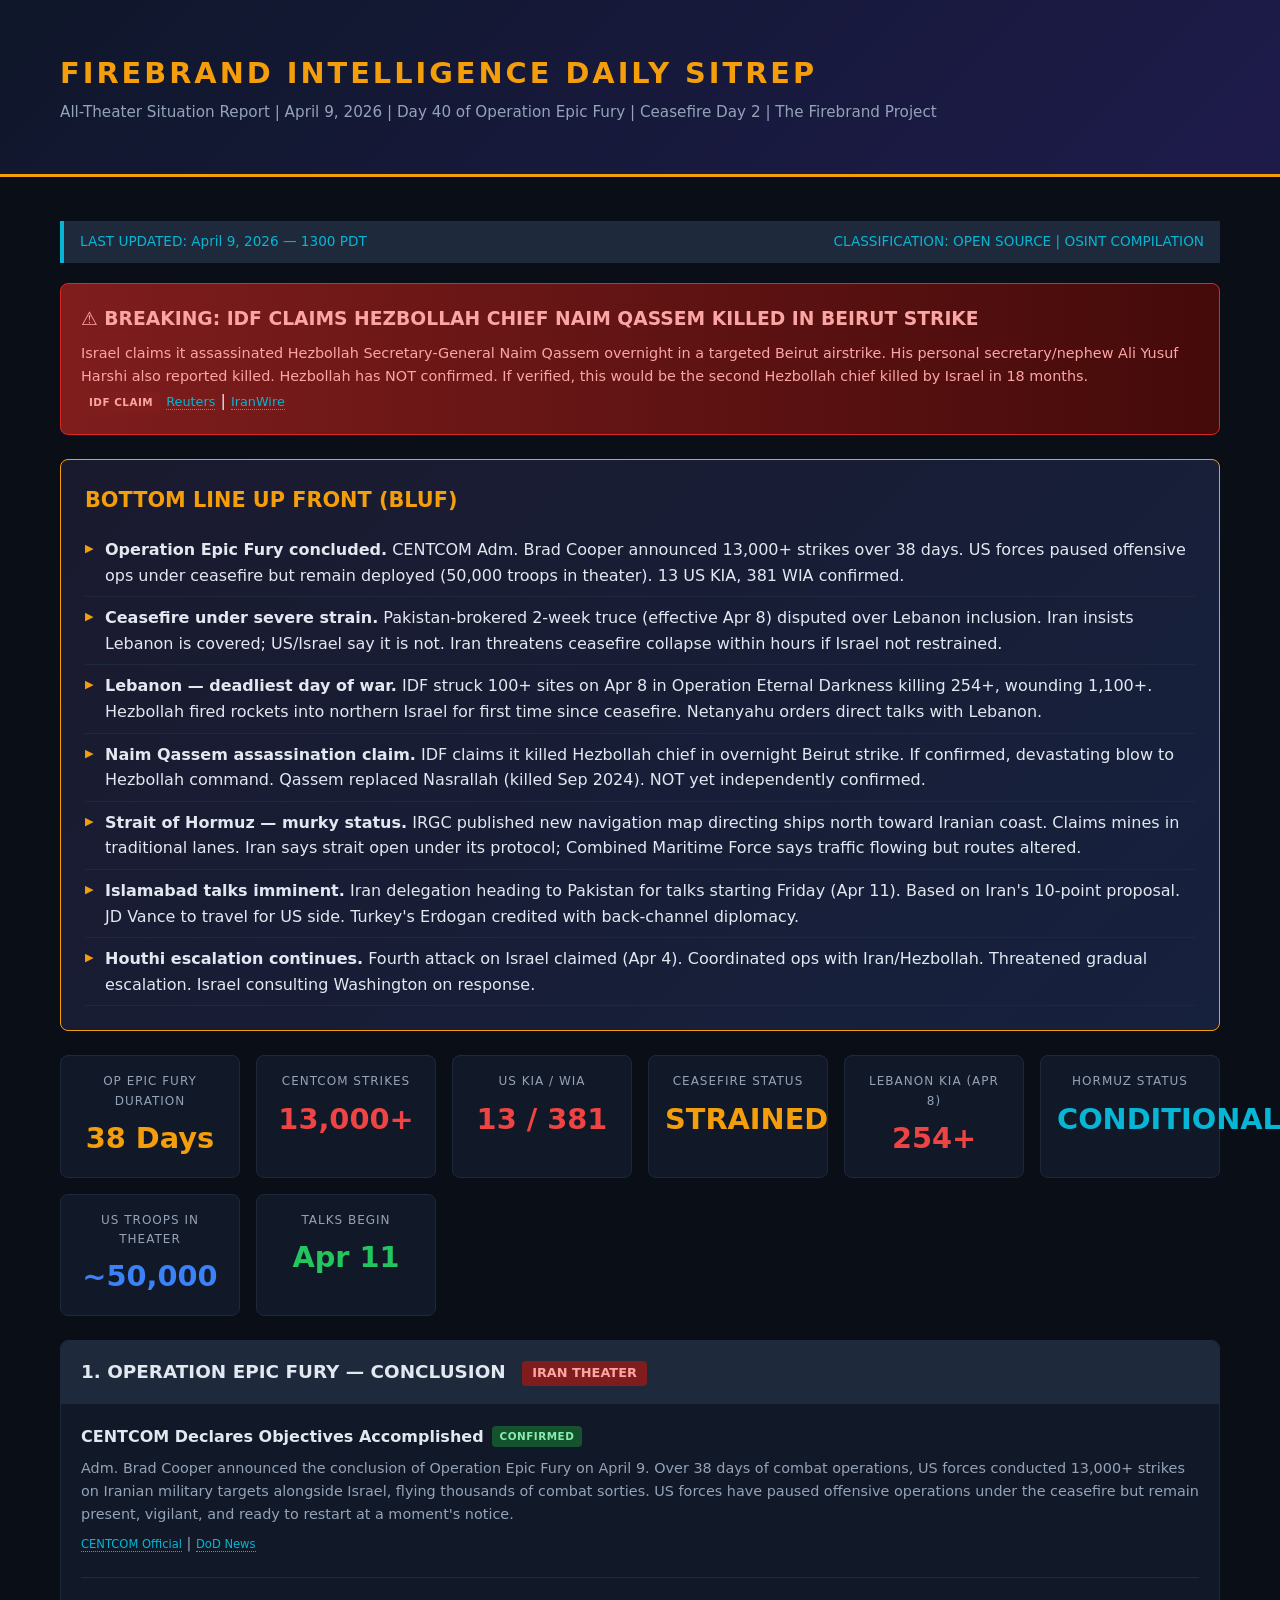
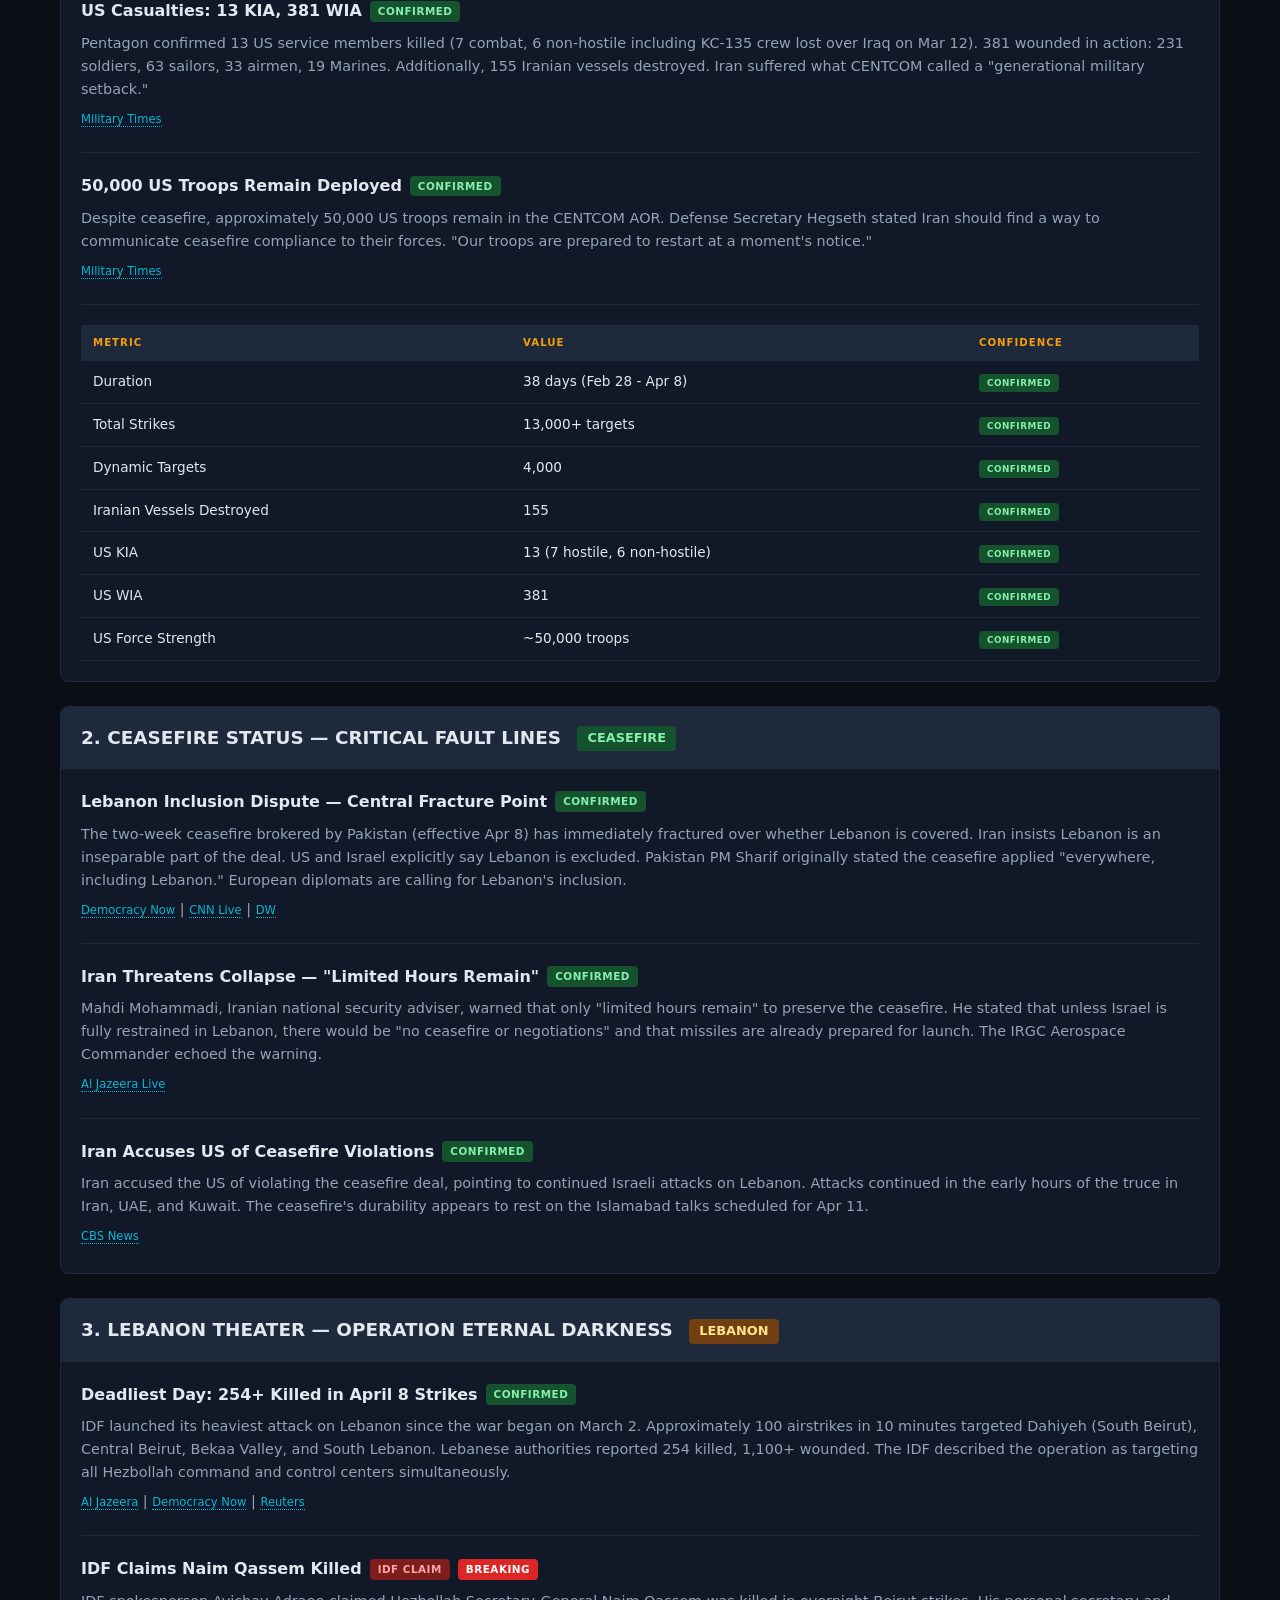
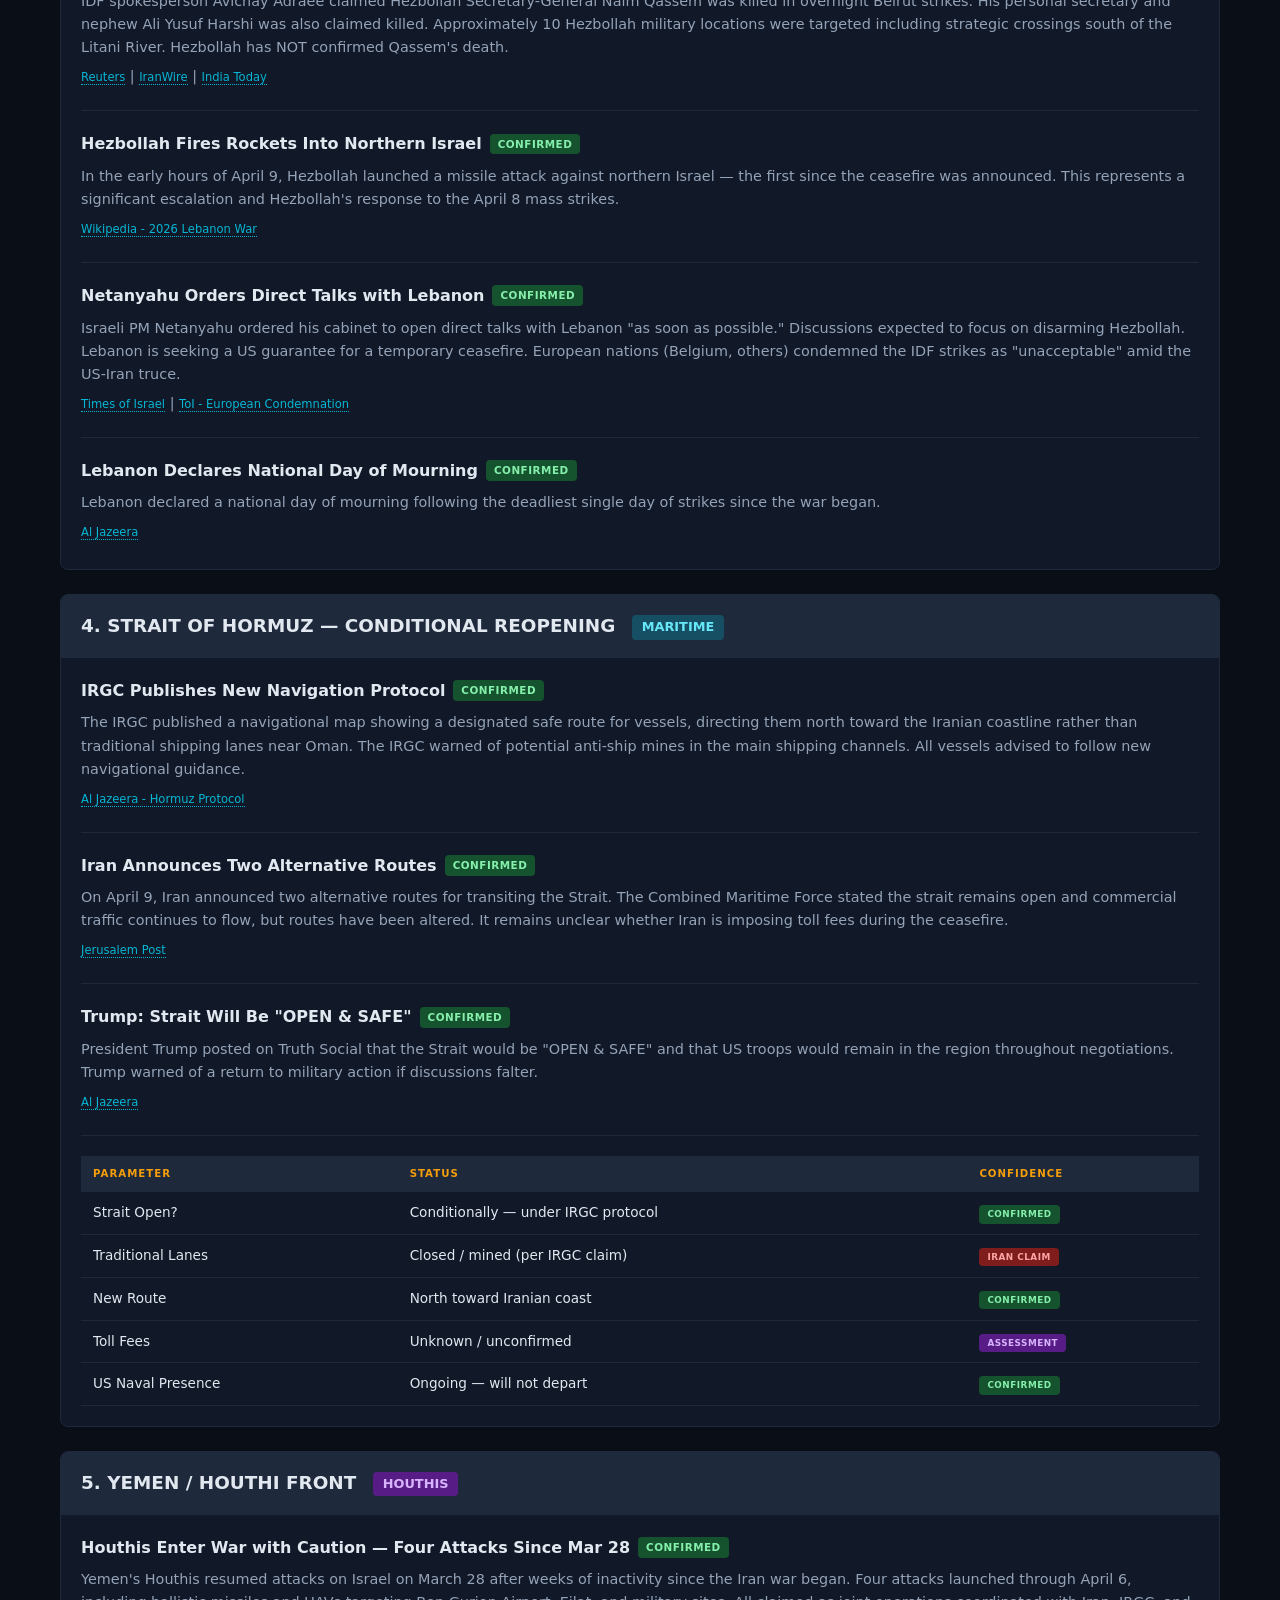
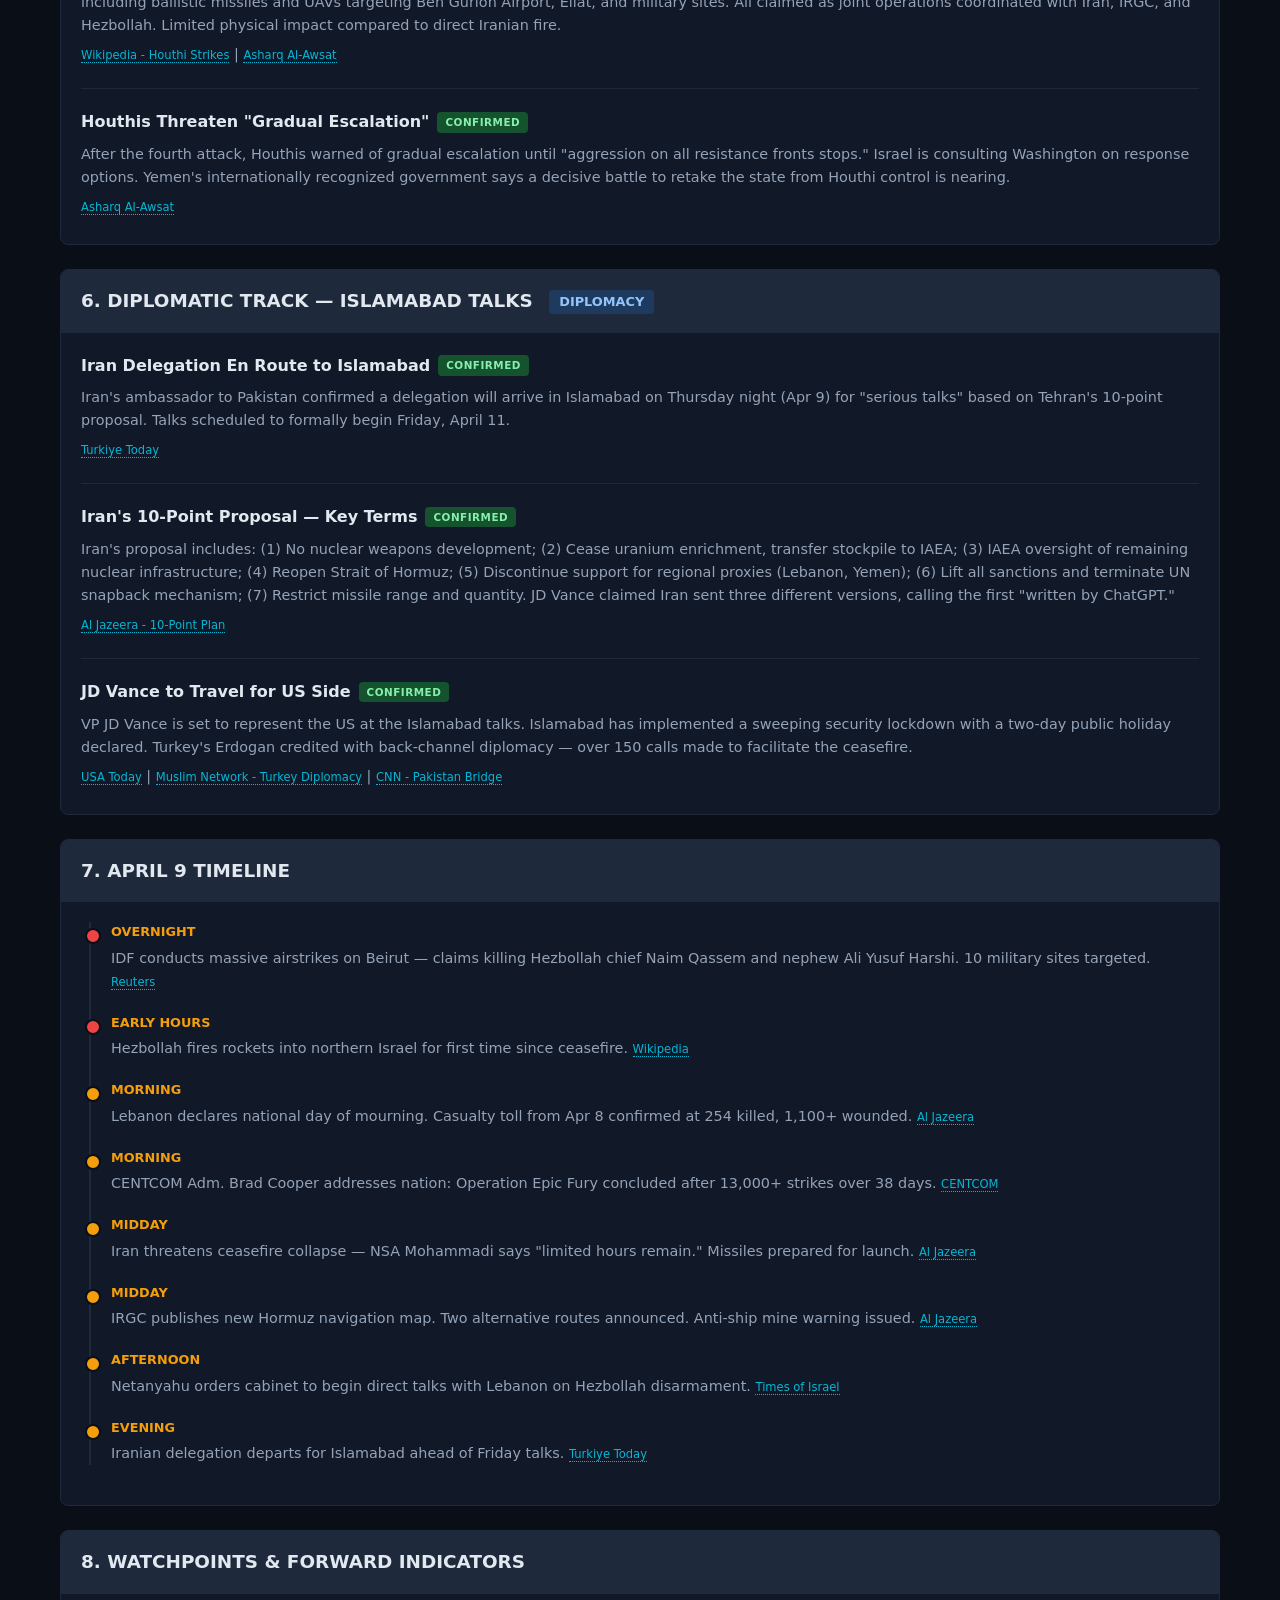
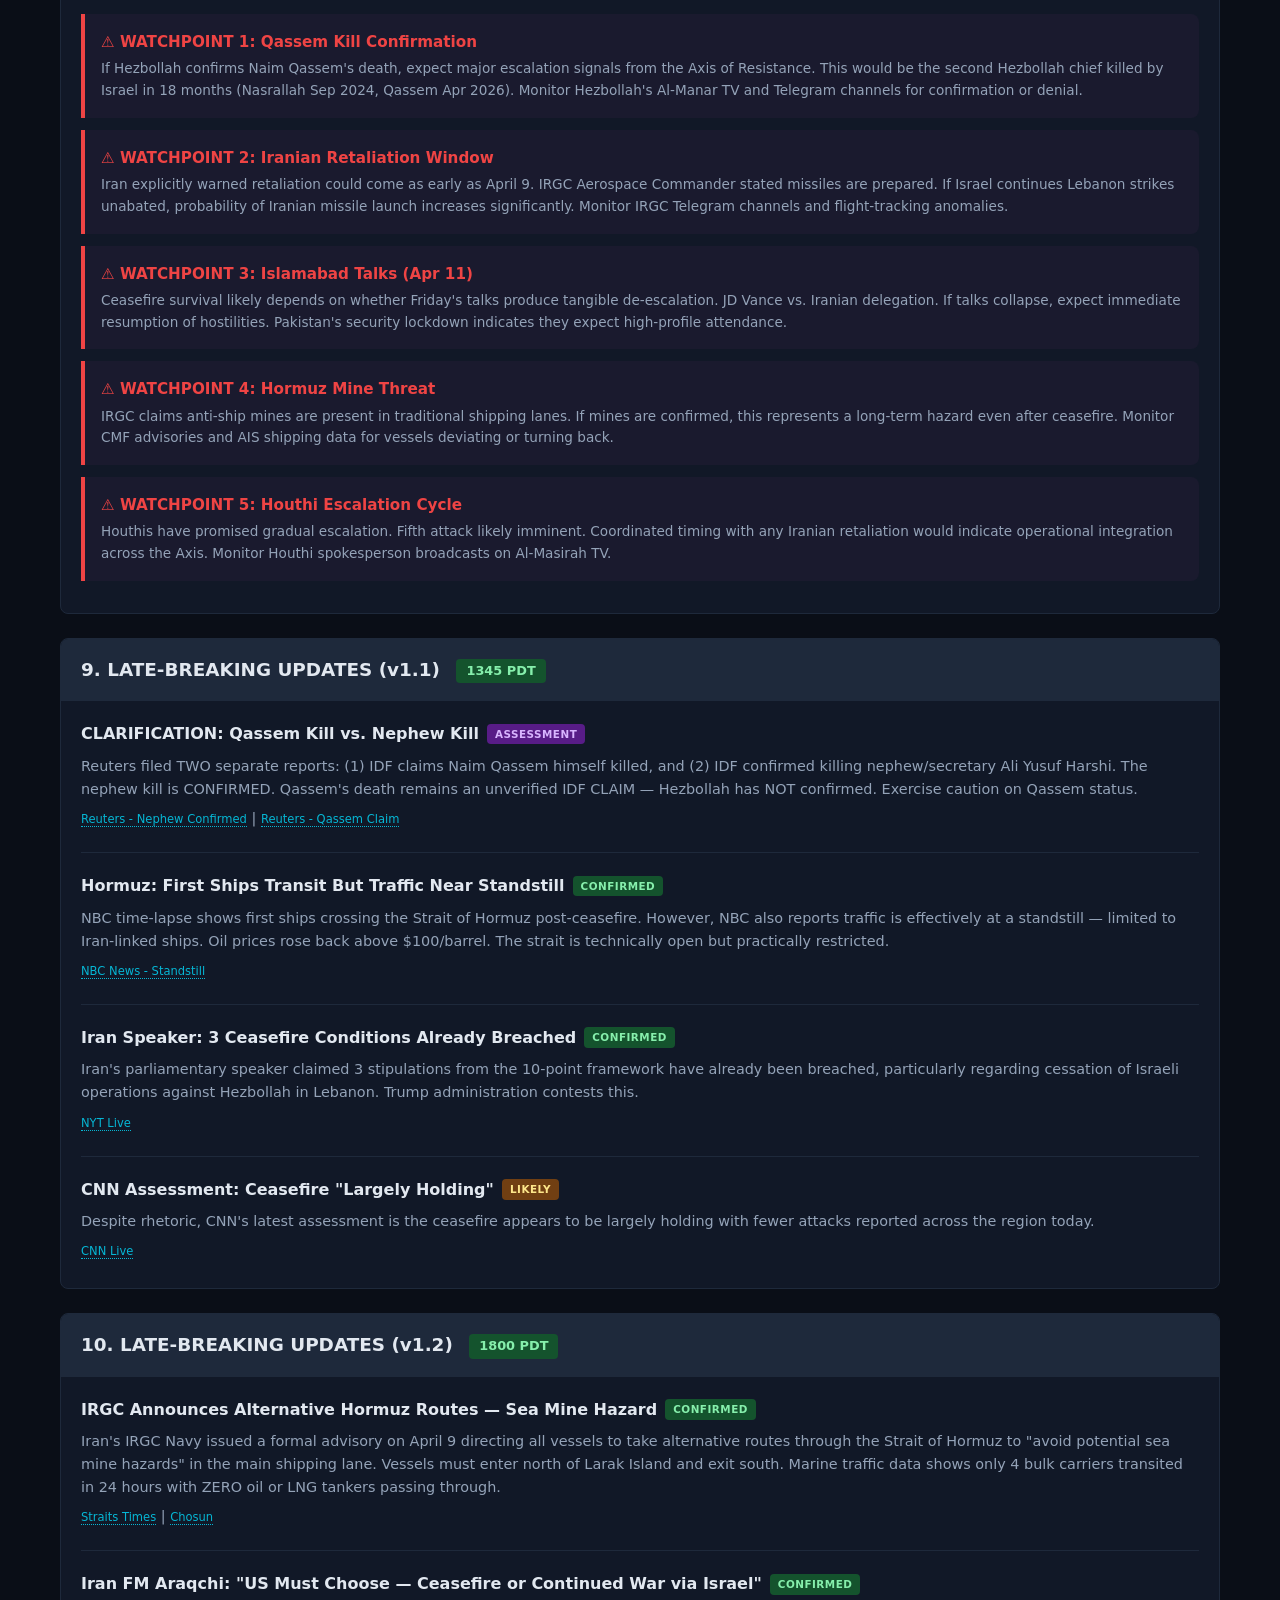
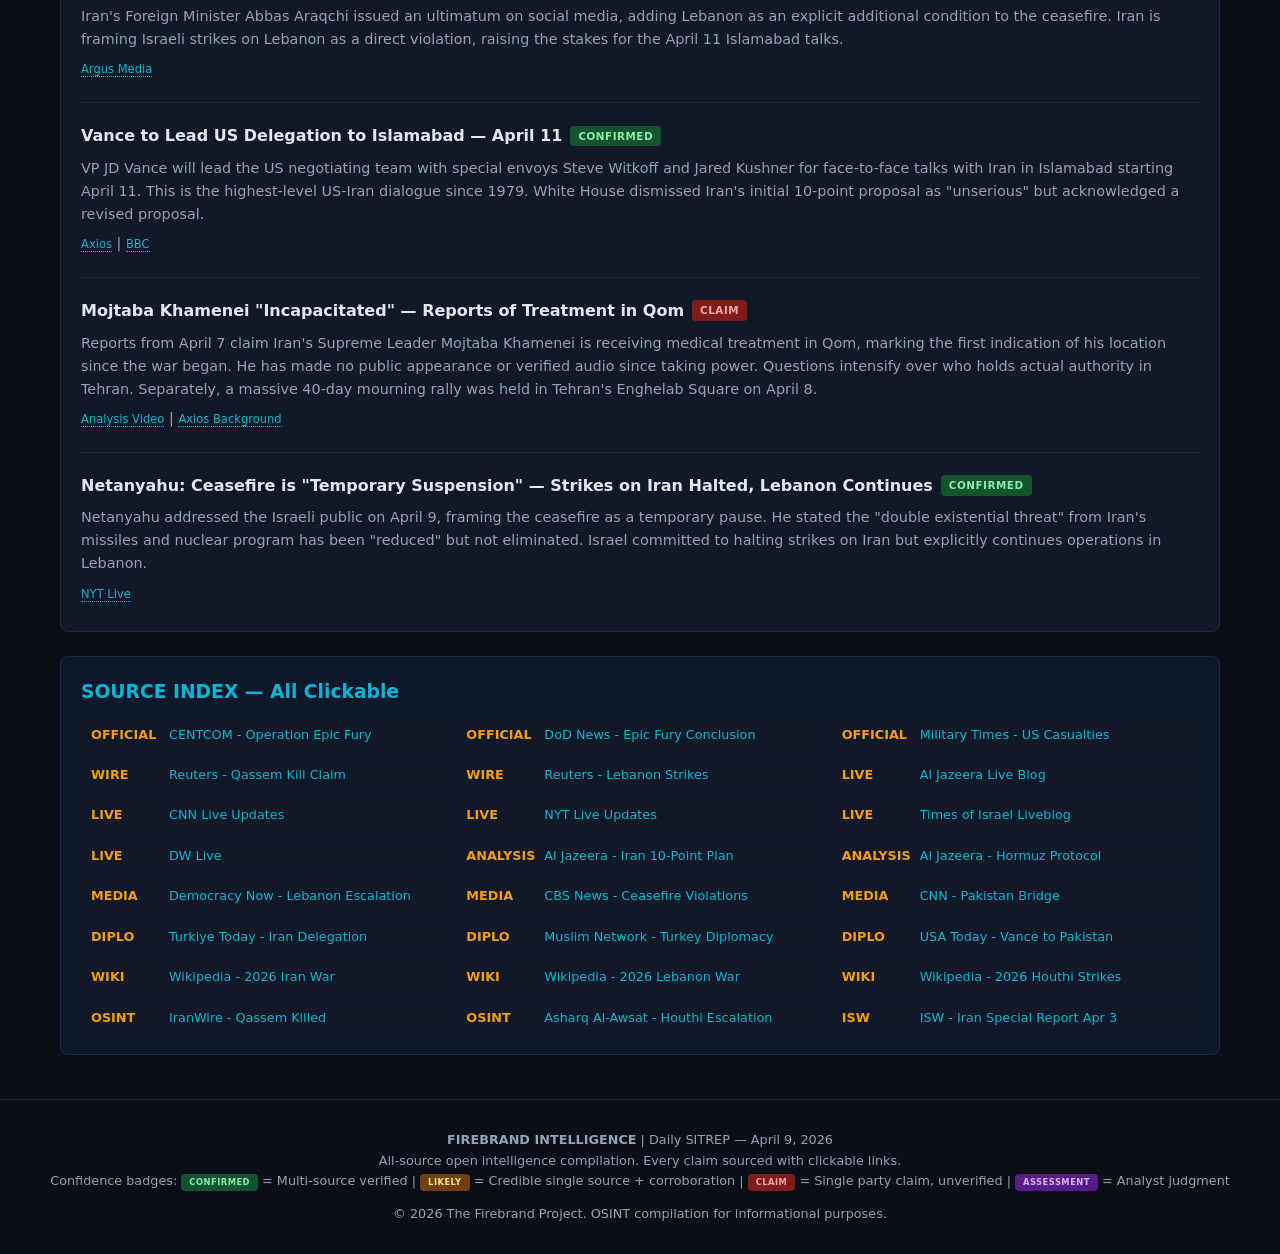
==== commit 5263b698: "v1.2: Hormuz mine routes, Araqchi ultimatum, Vance Islamabad, Khamenei incapacitated reports, Netany" ====
--- a/2026/04/09/sitrep.html
+++ b/2026/04/09/sitrep.html
@@ -352,6 +352,38 @@
 </div>
 </section>
 
+  <!-- LATE-BREAKING UPDATES (v1.2) -->
+<section>
+<h2>10. LATE-BREAKING UPDATES (v1.2) <span class="theater-tag tag-ceasefire">1800 PDT</span></h2>
+<div class="section-body">
+<div class="event">
+<h3>IRGC Announces Alternative Hormuz Routes &mdash; Sea Mine Hazard <span class="badge badge-confirmed">CONFIRMED</span></h3>
+<p>Iran's IRGC Navy issued a formal advisory on April 9 directing all vessels to take alternative routes through the Strait of Hormuz to "avoid potential sea mine hazards" in the main shipping lane. Vessels must enter north of Larak Island and exit south. Marine traffic data shows only 4 bulk carriers transited in 24 hours with ZERO oil or LNG tankers passing through.</p>
+<p><a class="source-link" href="https://www.straitstimes.com/world/middle-east/iran-announces-alternative-routes-in-hormuz-strait" target="_blank">Straits Times</a> | <a class="source-link" href="https://www.chosun.com/english/world-en/2026/04/09/GUQBX3WR4VEHBIOLUEC3O6C7RI/" target="_blank">Chosun</a></p>
+</div>
+<div class="event">
+<h3>Iran FM Araqchi: "US Must Choose &mdash; Ceasefire or Continued War via Israel" <span class="badge badge-confirmed">CONFIRMED</span></h3>
+<p>Iran's Foreign Minister Abbas Araqchi issued an ultimatum on social media, adding Lebanon as an explicit additional condition to the ceasefire. Iran is framing Israeli strikes on Lebanon as a direct violation, raising the stakes for the April 11 Islamabad talks.</p>
+<p><a class="source-link" href="https://www.argusmedia.com/en/news-and-insights/latest-market-news/2811564-us-iran-talks-to-resume-on-11-april-white-house" target="_blank">Argus Media</a></p>
+</div>
+<div class="event">
+<h3>Vance to Lead US Delegation to Islamabad &mdash; April 11 <span class="badge badge-confirmed">CONFIRMED</span></h3>
+<p>VP JD Vance will lead the US negotiating team with special envoys Steve Witkoff and Jared Kushner for face-to-face talks with Iran in Islamabad starting April 11. This is the highest-level US-Iran dialogue since 1979. White House dismissed Iran's initial 10-point proposal as "unserious" but acknowledged a revised proposal.</p>
+<p><a class="source-link" href="https://www.axios.com/2026/04/08/us-iran-peace-talks-vance-pakistan-saturday" target="_blank">Axios</a> | <a class="source-link" href="https://www.bbc.com/news/articles/c248ljegn6lo" target="_blank">BBC</a></p>
+</div>
+<div class="event">
+<h3>Mojtaba Khamenei "Incapacitated" &mdash; Reports of Treatment in Qom <span class="badge badge-claim">CLAIM</span></h3>
+<p>Reports from April 7 claim Iran's Supreme Leader Mojtaba Khamenei is receiving medical treatment in Qom, marking the first indication of his location since the war began. He has made no public appearance or verified audio since taking power. Questions intensify over who holds actual authority in Tehran. Separately, a massive 40-day mourning rally was held in Tehran's Enghelab Square on April 8.</p>
+<p><a class="source-link" href="https://www.youtube.com/watch?v=S5cMywrV-M0" target="_blank">Analysis Video</a> | <a class="source-link" href="https://www.axios.com/2026/03/12/iran-mojtaba-khamenei-first-message-trump-israel" target="_blank">Axios Background</a></p>
+</div>
+<div class="event">
+<h3>Netanyahu: Ceasefire is "Temporary Suspension" &mdash; Strikes on Iran Halted, Lebanon Continues <span class="badge badge-confirmed">CONFIRMED</span></h3>
+<p>Netanyahu addressed the Israeli public on April 9, framing the ceasefire as a temporary pause. He stated the "double existential threat" from Iran's missiles and nuclear program has been "reduced" but not eliminated. Israel committed to halting strikes on Iran but explicitly continues operations in Lebanon.</p>
+<p><a class="source-link" href="https://www.nytimes.com/live/2026/04/09/world/iran-ceasefire-trump-lebanon" target="_blank">NYT Live</a></p>
+</div>
+</div>
+</section>
+
 <!-- SOURCES -->
 <div class="source-section">
 <h3>SOURCE INDEX &mdash; All Clickable</h3>
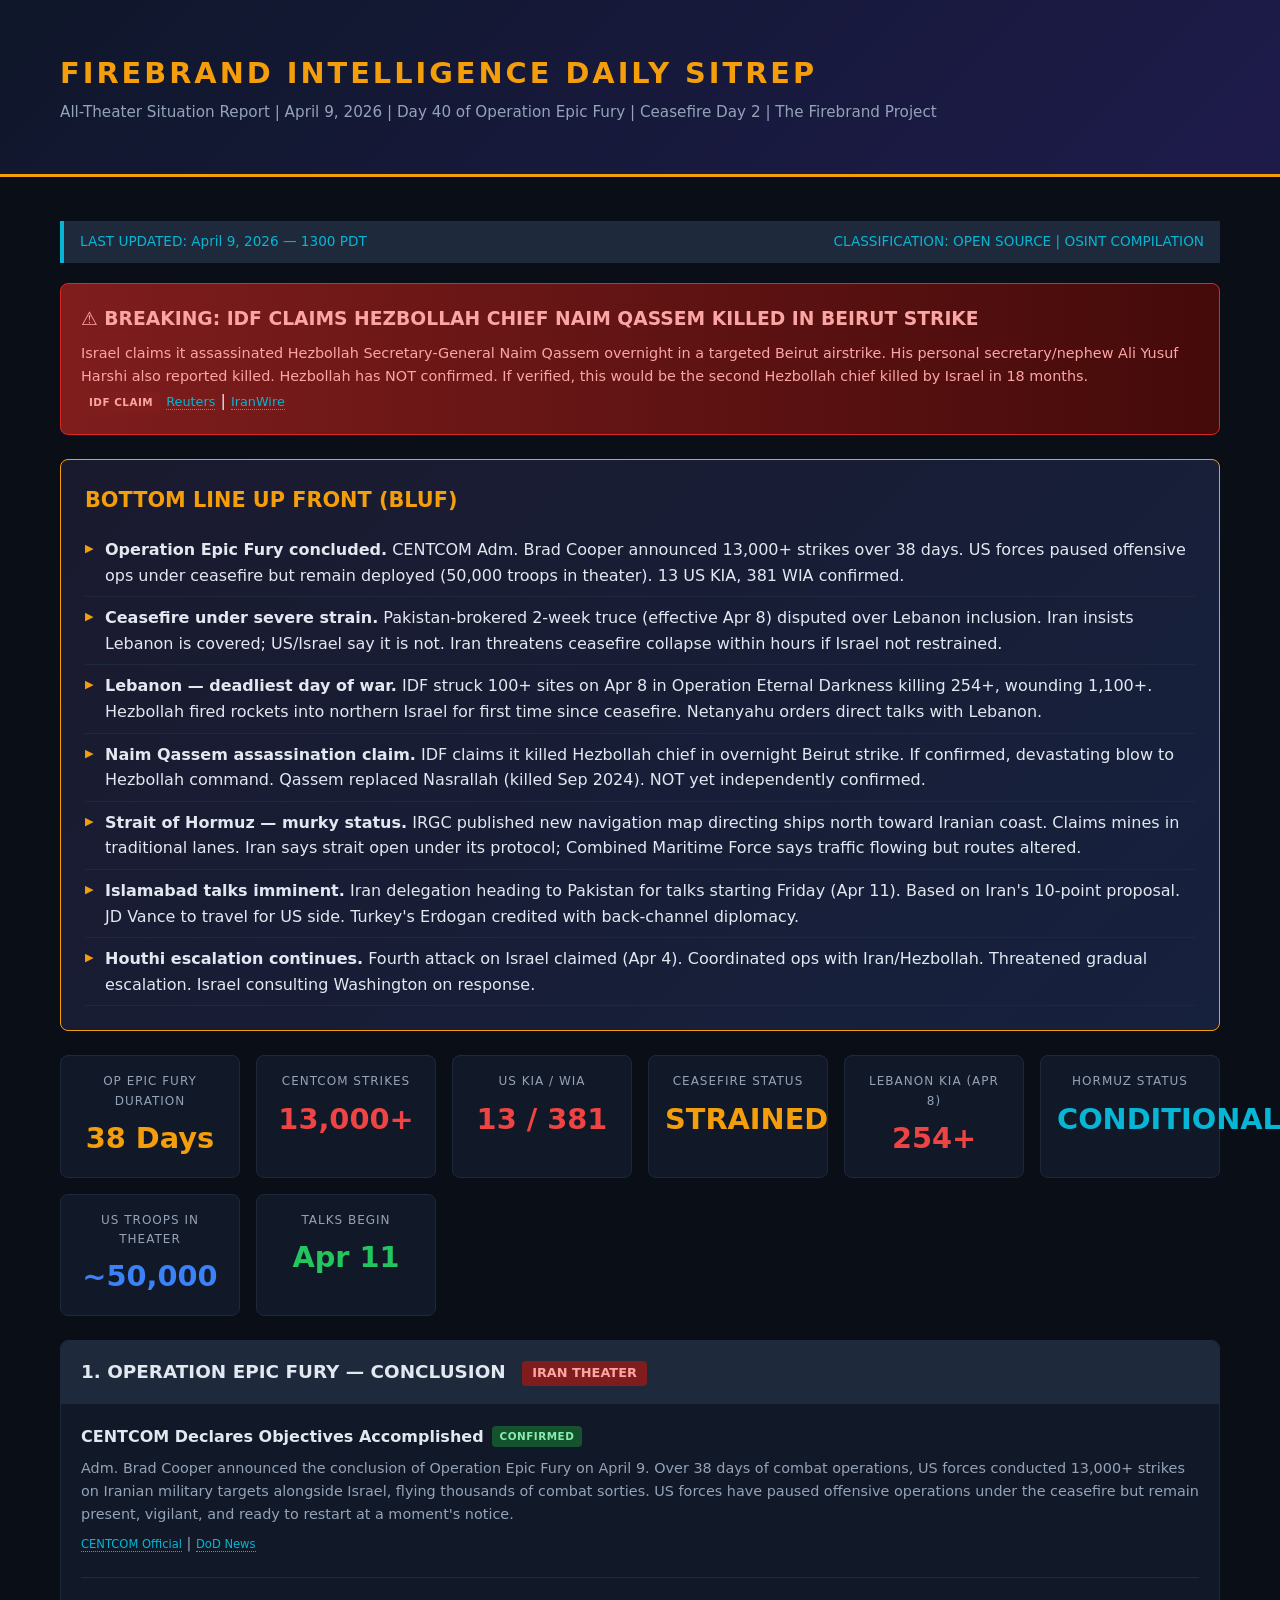
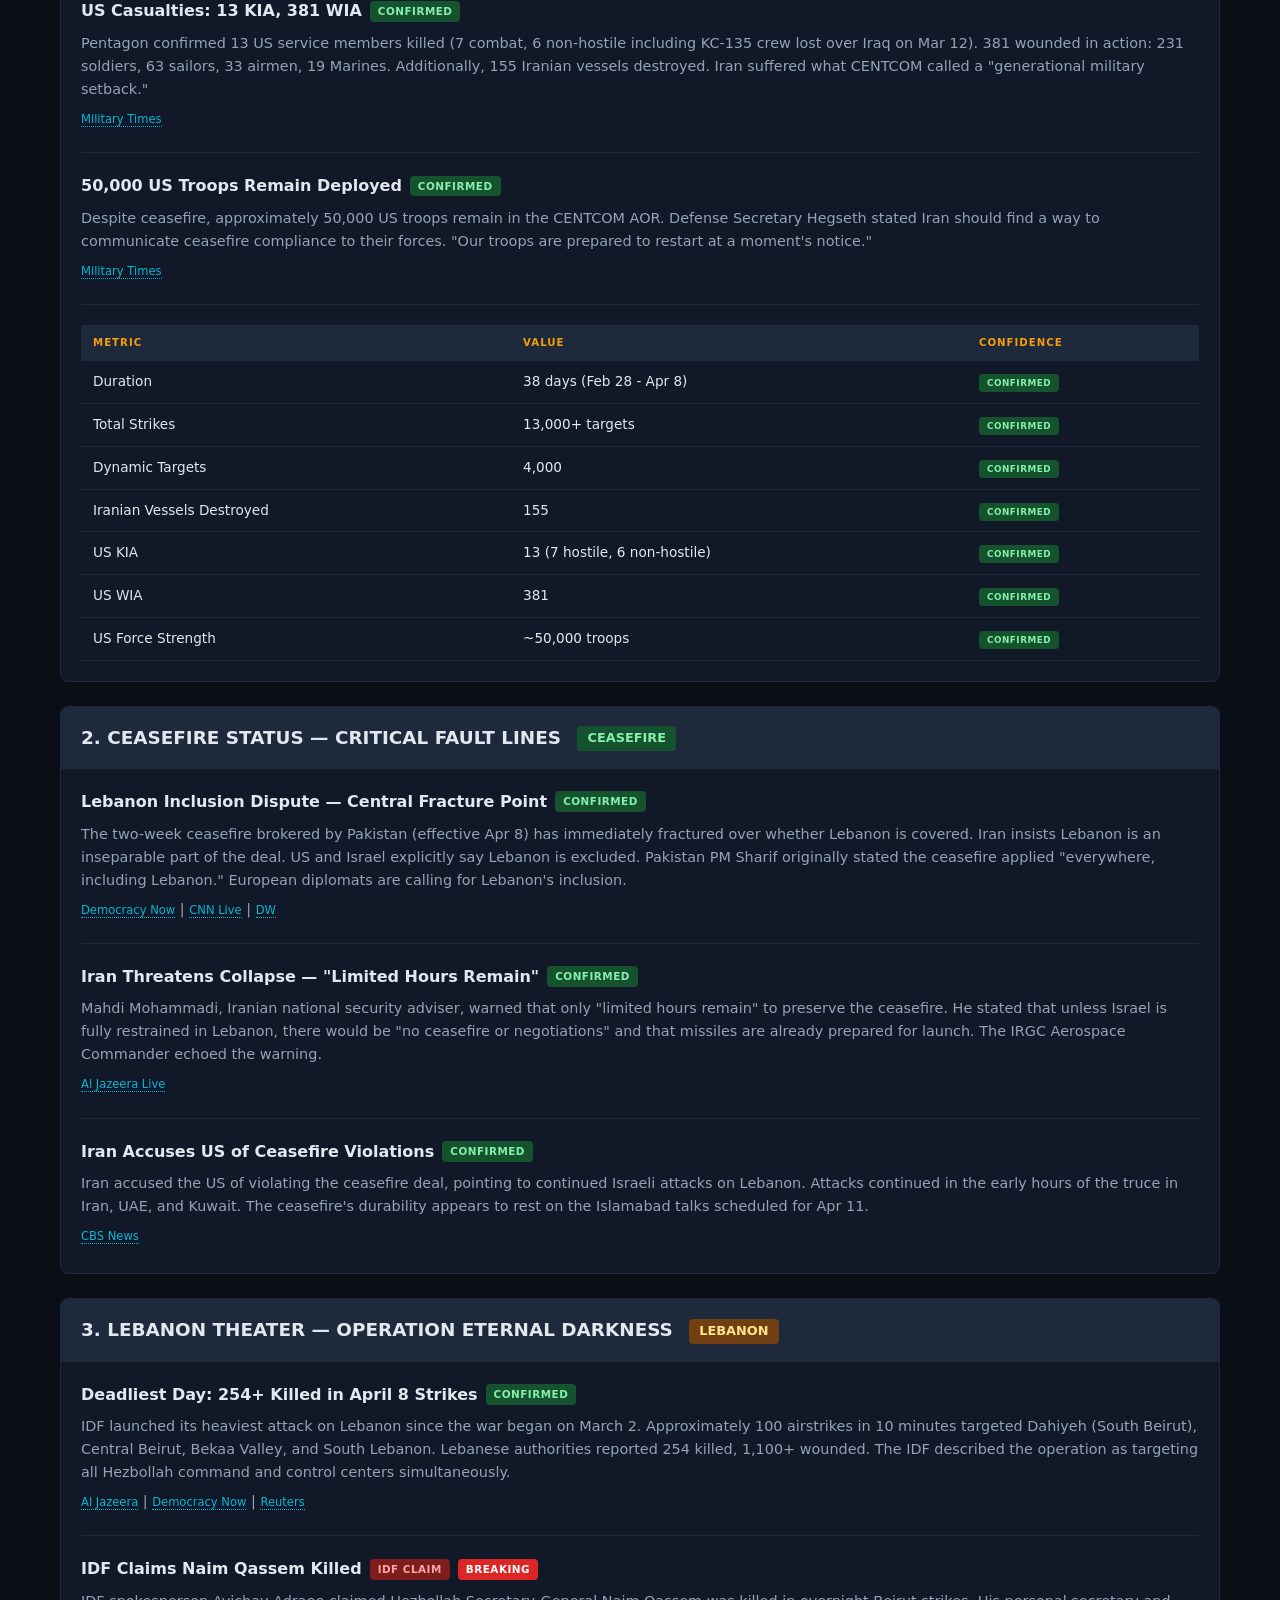
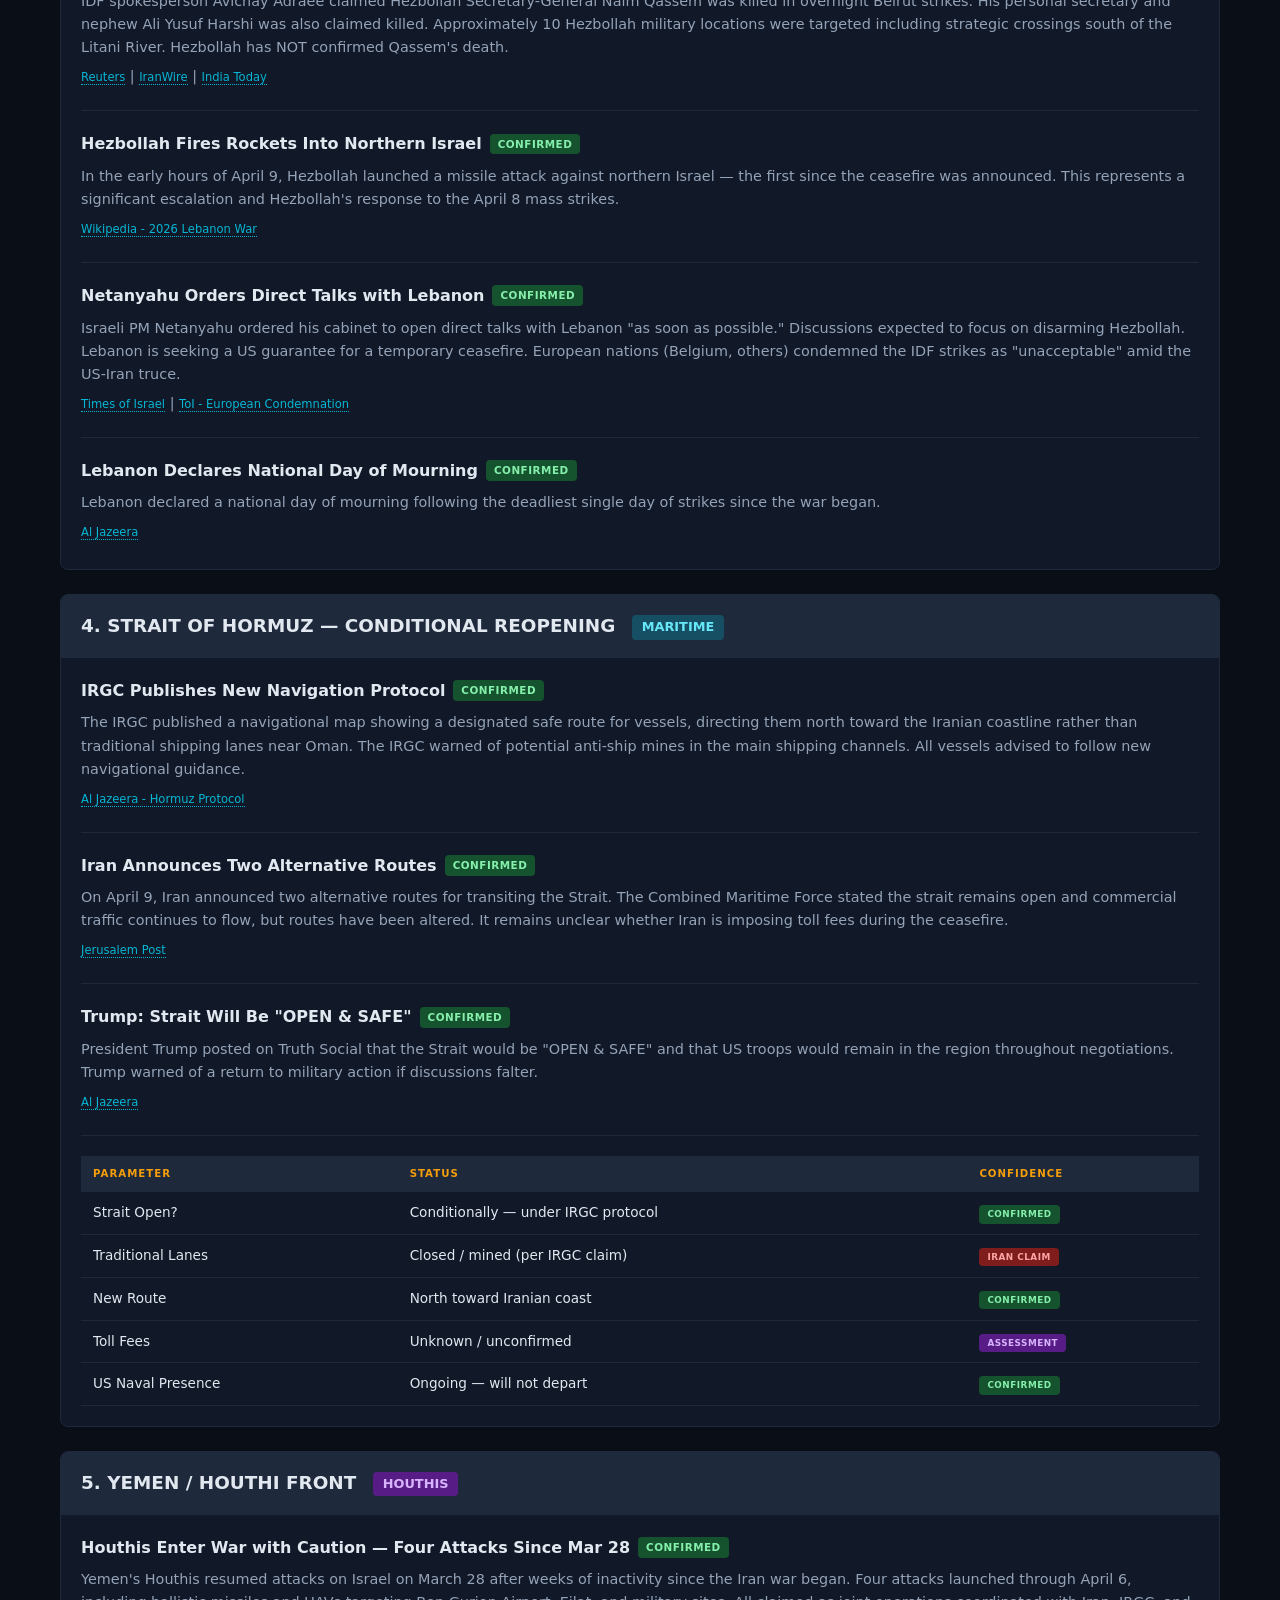
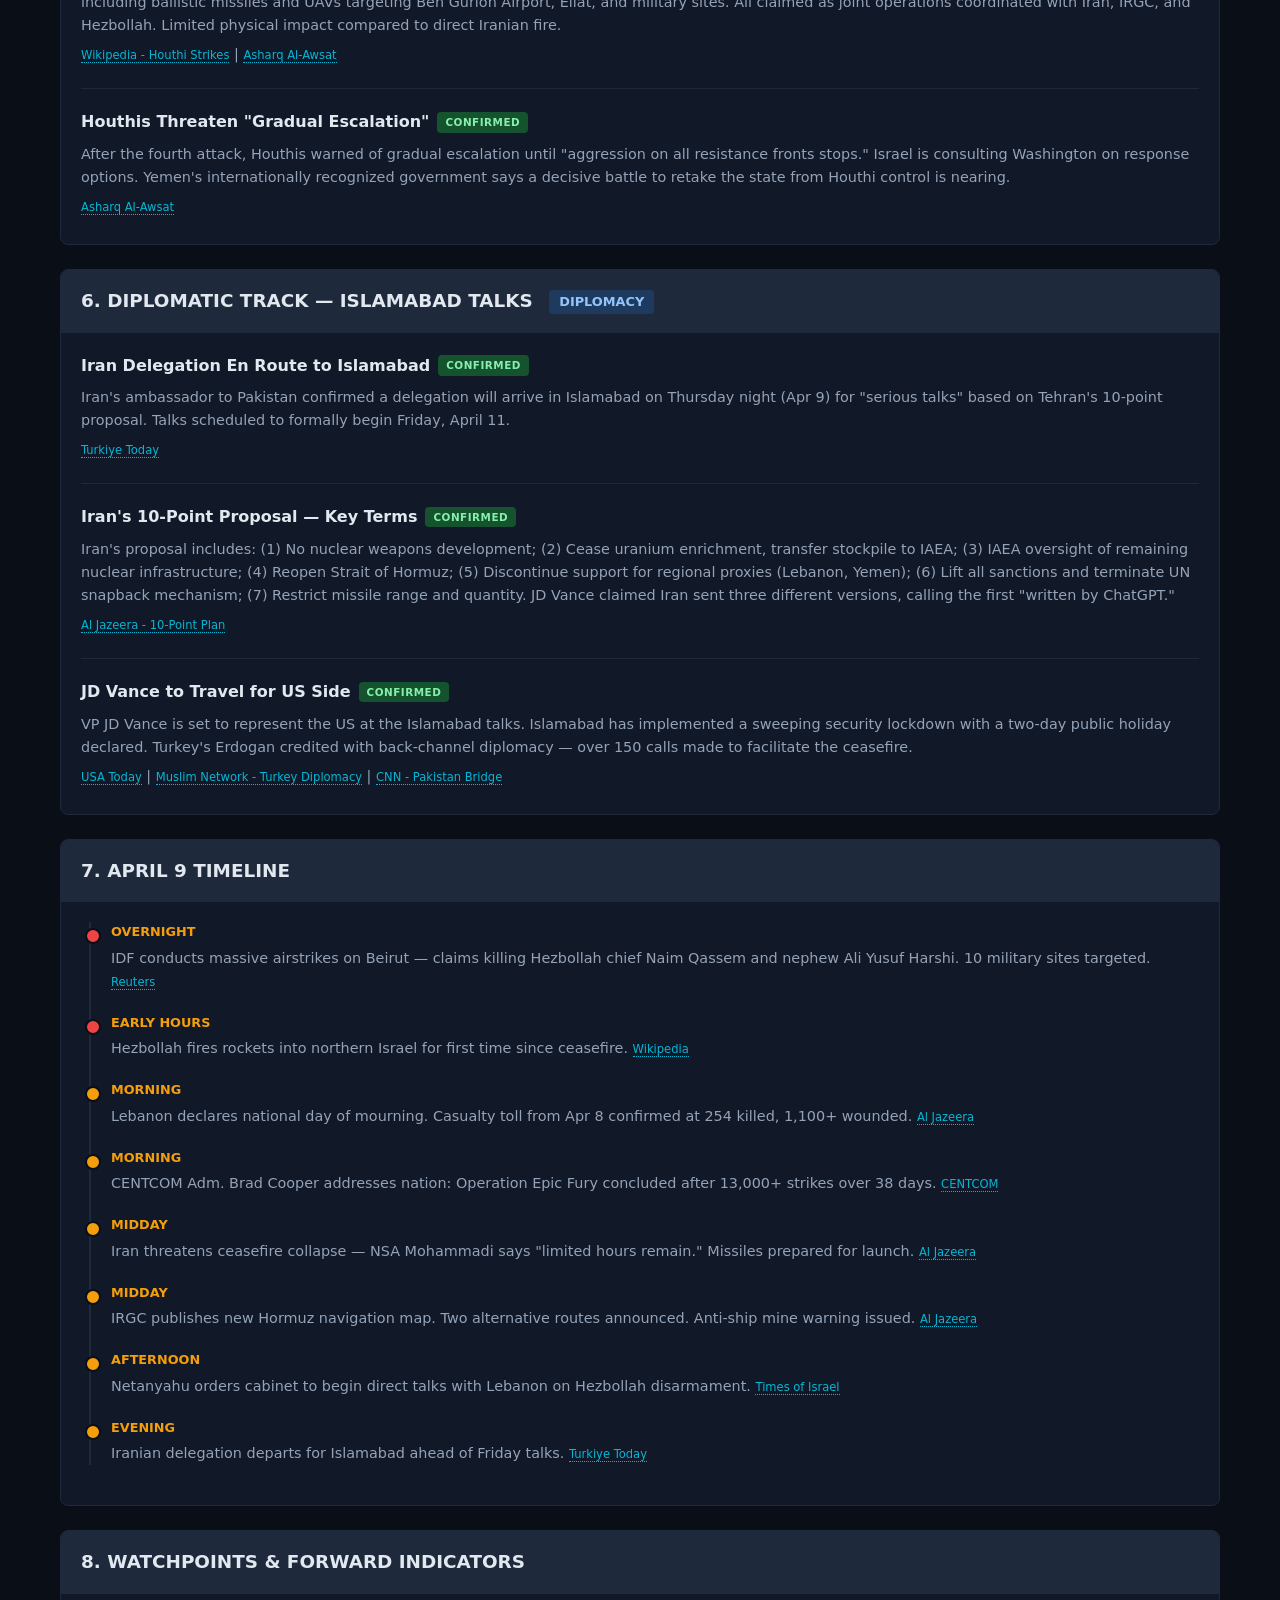
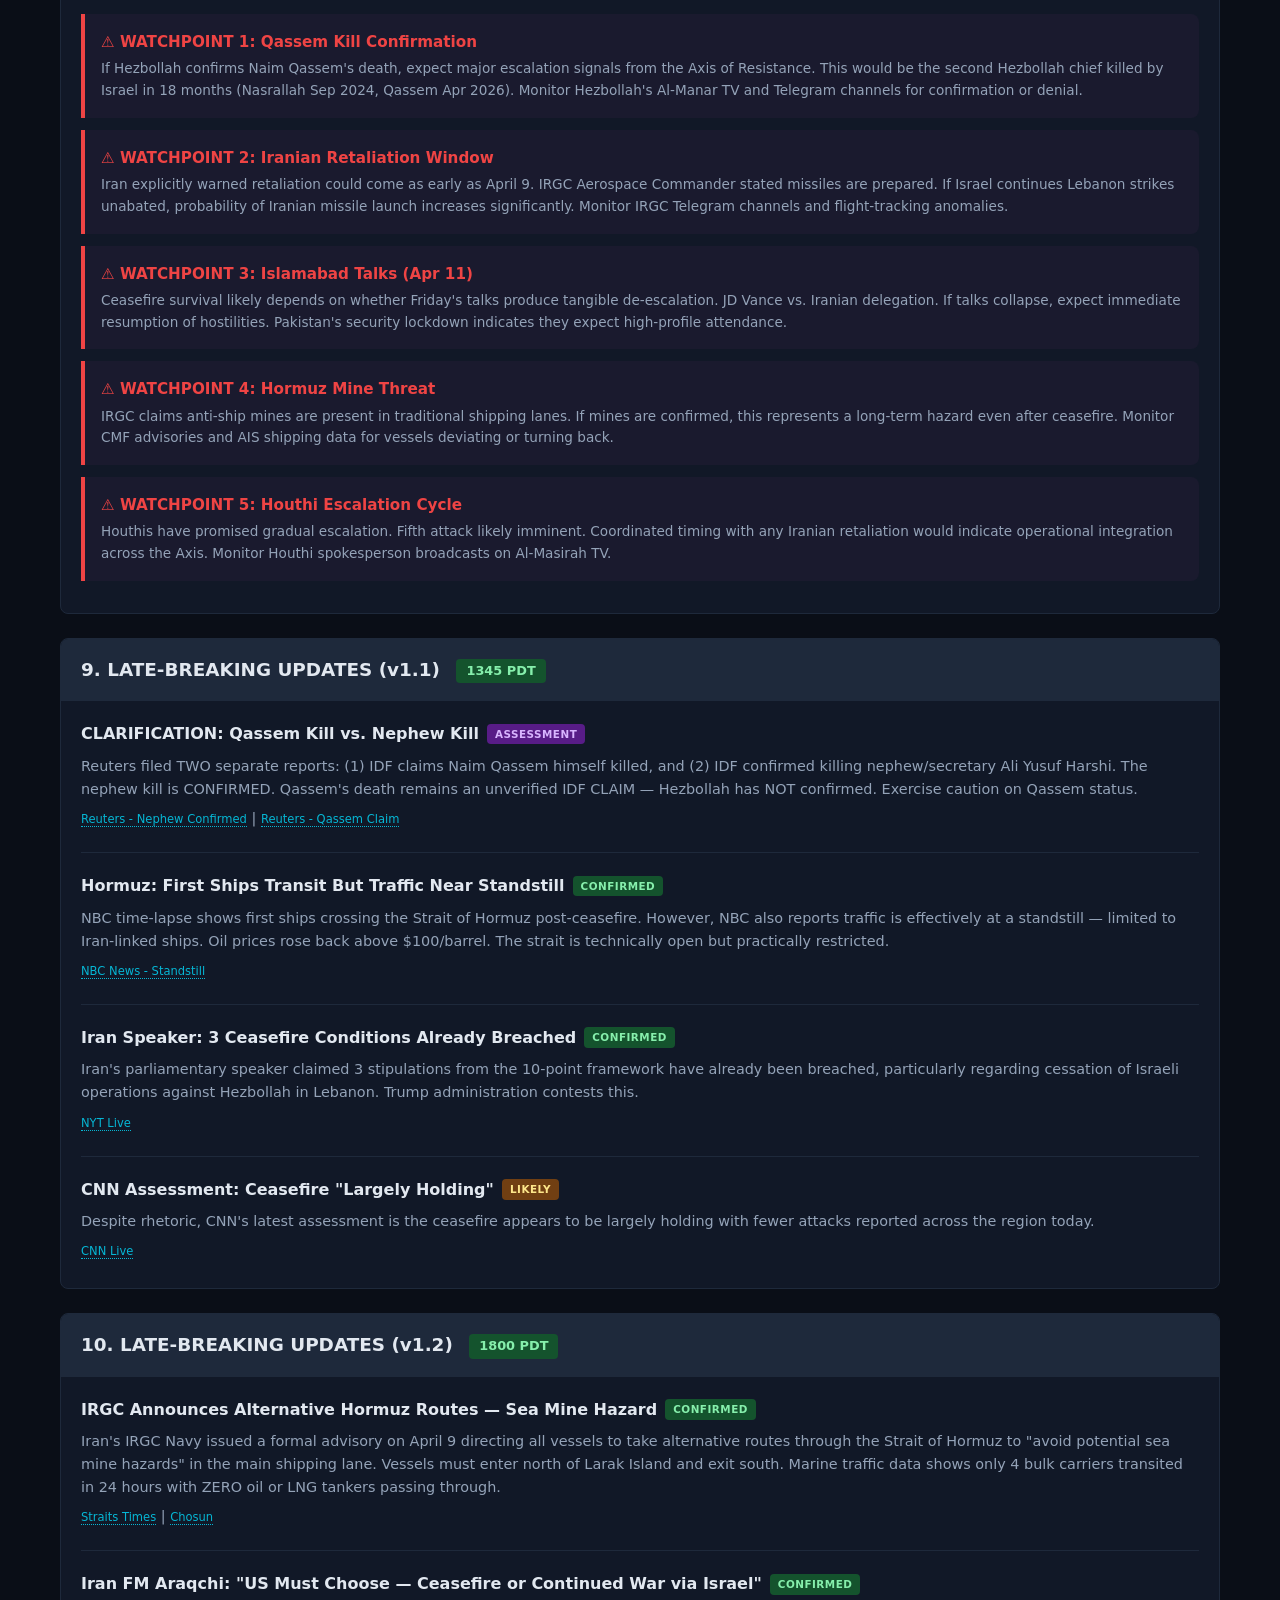
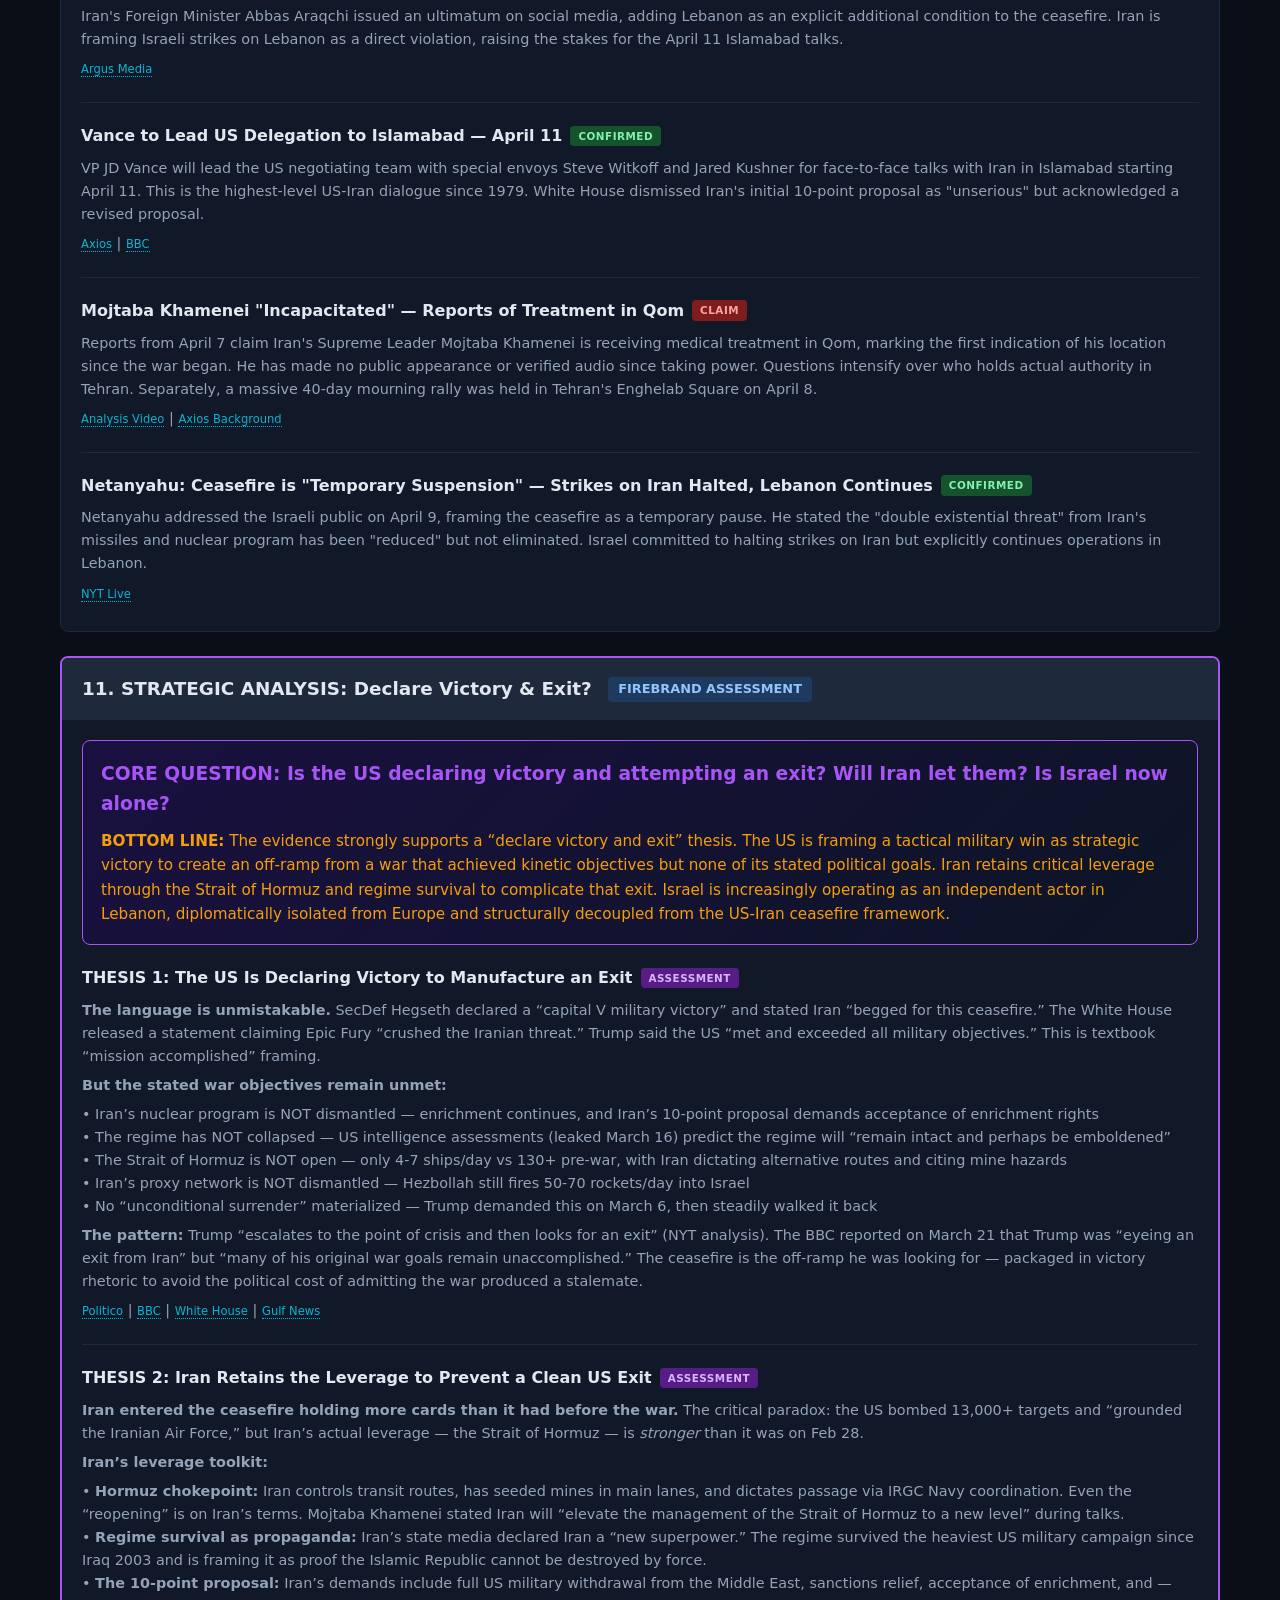
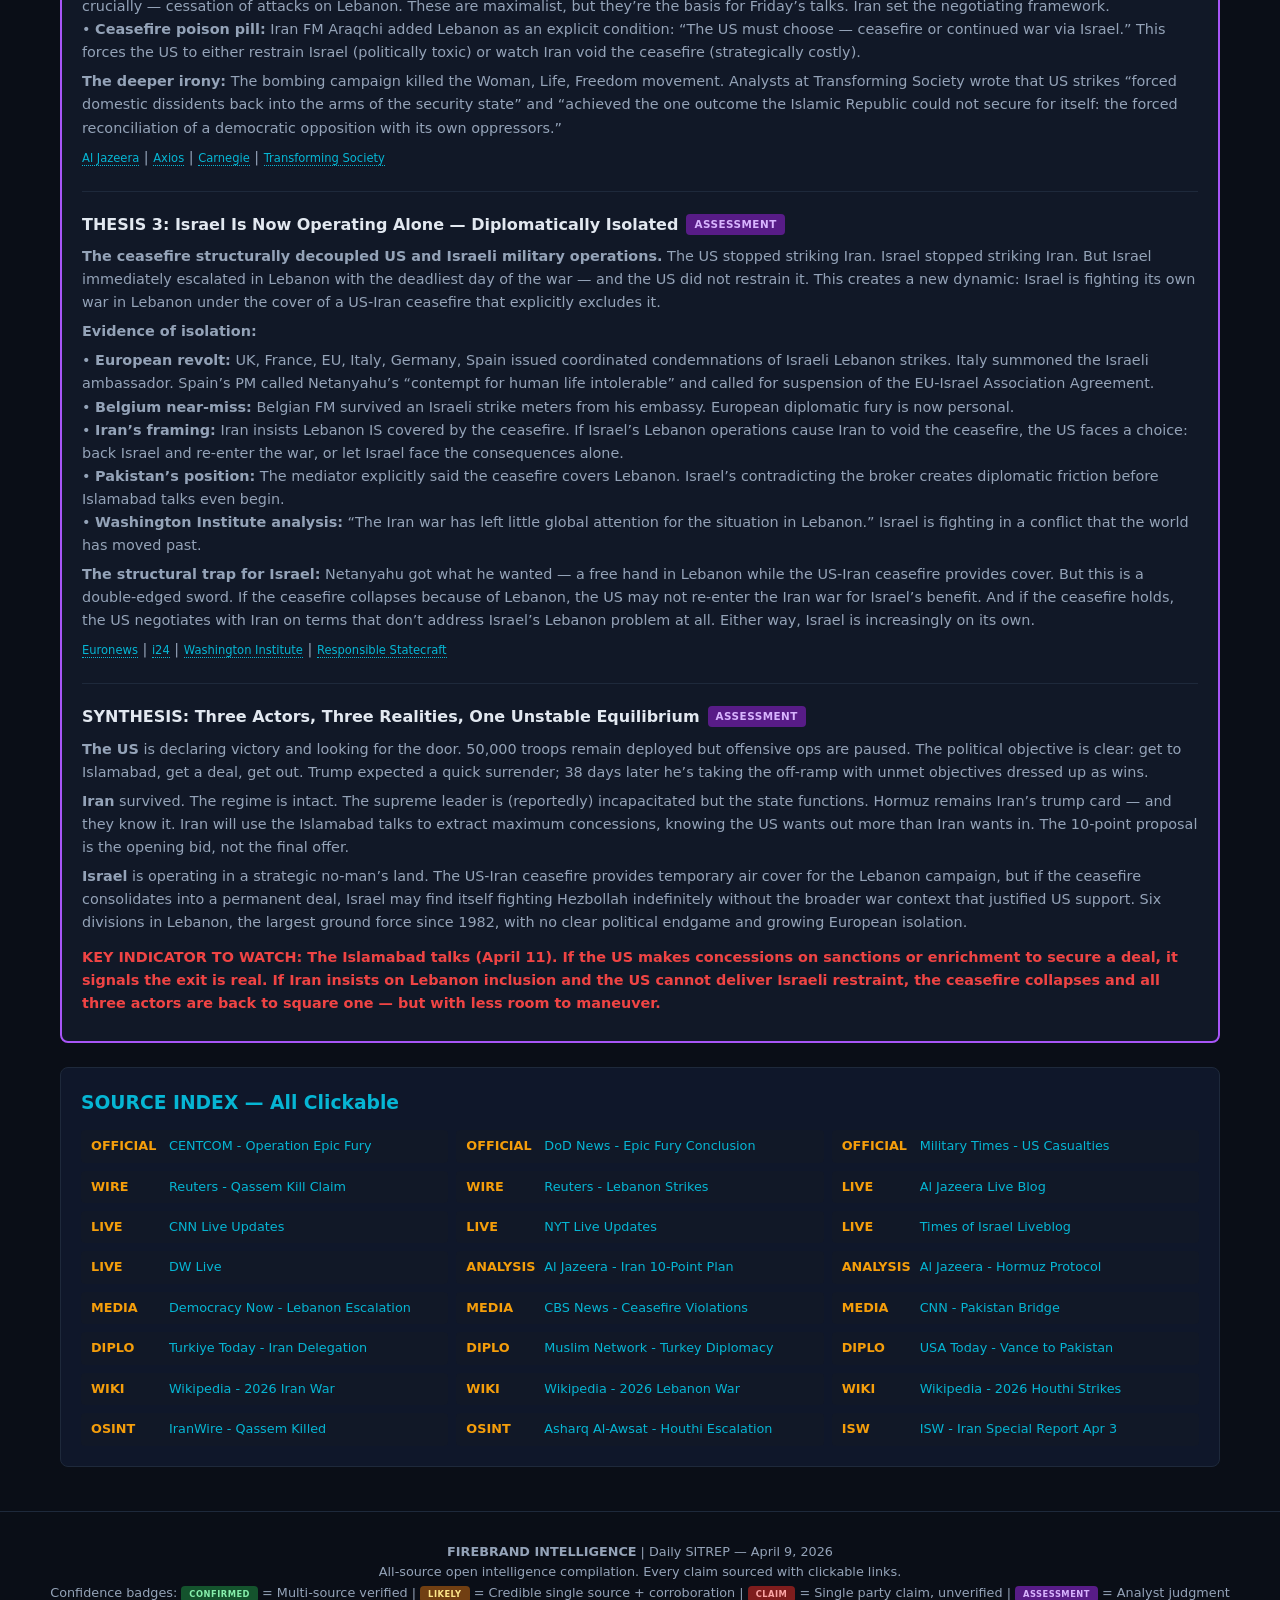
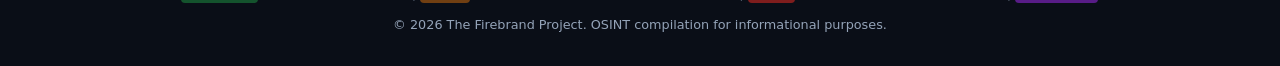
==== commit 587b907f: "v1.3: Strategic Analysis - Declare Victory & Exit thesis, Iran leverage, Israel isolation" ====
--- a/2026/04/09/sitrep.html
+++ b/2026/04/09/sitrep.html
@@ -384,6 +384,65 @@
 </div>
 </section>
 
+  <!-- STRATEGIC ANALYSIS (v1.3) -->
+<section style="border:2px solid var(--purple);border-radius:8px">
+<h2>11. STRATEGIC ANALYSIS: Declare Victory &amp; Exit? <span class="theater-tag tag-diplo">FIREBRAND ASSESSMENT</span></h2>
+<div class="section-body">
+
+<div style="background:linear-gradient(135deg,#1a1040,#0d1525);border:1px solid var(--purple);border-radius:8px;padding:18px;margin-bottom:20px">
+<h3 style="color:var(--purple);margin-bottom:10px">CORE QUESTION: Is the US declaring victory and attempting an exit? Will Iran let them? Is Israel now alone?</h3>
+<p style="font-size:0.95em;color:var(--accent)"><strong>BOTTOM LINE:</strong> The evidence strongly supports a &ldquo;declare victory and exit&rdquo; thesis. The US is framing a tactical military win as strategic victory to create an off-ramp from a war that achieved kinetic objectives but none of its stated political goals. Iran retains critical leverage through the Strait of Hormuz and regime survival to complicate that exit. Israel is increasingly operating as an independent actor in Lebanon, diplomatically isolated from Europe and structurally decoupled from the US-Iran ceasefire framework.</p>
+</div>
+
+<div class="event">
+<h3>THESIS 1: The US Is Declaring Victory to Manufacture an Exit <span class="badge badge-assessment">ASSESSMENT</span></h3>
+<p><strong>The language is unmistakable.</strong> SecDef Hegseth declared a &ldquo;capital V military victory&rdquo; and stated Iran &ldquo;begged for this ceasefire.&rdquo; The White House released a statement claiming Epic Fury &ldquo;crushed the Iranian threat.&rdquo; Trump said the US &ldquo;met and exceeded all military objectives.&rdquo; This is textbook &ldquo;mission accomplished&rdquo; framing.</p>
+<p><strong>But the stated war objectives remain unmet:</strong></p>
+<p>&bull; Iran&rsquo;s nuclear program is NOT dismantled &mdash; enrichment continues, and Iran&rsquo;s 10-point proposal demands acceptance of enrichment rights<br>
+&bull; The regime has NOT collapsed &mdash; US intelligence assessments (leaked March 16) predict the regime will &ldquo;remain intact and perhaps be emboldened&rdquo;<br>
+&bull; The Strait of Hormuz is NOT open &mdash; only 4-7 ships/day vs 130+ pre-war, with Iran dictating alternative routes and citing mine hazards<br>
+&bull; Iran&rsquo;s proxy network is NOT dismantled &mdash; Hezbollah still fires 50-70 rockets/day into Israel<br>
+&bull; No &ldquo;unconditional surrender&rdquo; materialized &mdash; Trump demanded this on March 6, then steadily walked it back</p>
+<p><strong>The pattern:</strong> Trump &ldquo;escalates to the point of crisis and then looks for an exit&rdquo; (NYT analysis). The BBC reported on March 21 that Trump was &ldquo;eyeing an exit from Iran&rdquo; but &ldquo;many of his original war goals remain unaccomplished.&rdquo; The ceasefire is the off-ramp he was looking for &mdash; packaged in victory rhetoric to avoid the political cost of admitting the war produced a stalemate.</p>
+<p><a class="source-link" href="https://www.politico.com/news/2026/04/08/hegseth-declares-victory-iran-00863487" target="_blank">Politico</a> | <a class="source-link" href="https://www.bbc.com/news/articles/c15d980nyw1o" target="_blank">BBC</a> | <a class="source-link" href="https://www.whitehouse.gov/releases/2026/04/peace-through-strength-operation-epic-fury-crushes-iranian-threat-as-ceasefire-takes-hold/" target="_blank">White House</a> | <a class="source-link" href="https://gulfnews.com/world/americas/a-tactical-win-for-trump-but-a-strategic-mess-remains-1.500500134" target="_blank">Gulf News</a></p>
+</div>
+
+<div class="event">
+<h3>THESIS 2: Iran Retains the Leverage to Prevent a Clean US Exit <span class="badge badge-assessment">ASSESSMENT</span></h3>
+<p><strong>Iran entered the ceasefire holding more cards than it had before the war.</strong> The critical paradox: the US bombed 13,000+ targets and &ldquo;grounded the Iranian Air Force,&rdquo; but Iran&rsquo;s actual leverage &mdash; the Strait of Hormuz &mdash; is <em>stronger</em> than it was on Feb 28.</p>
+<p><strong>Iran&rsquo;s leverage toolkit:</strong></p>
+<p>&bull; <strong>Hormuz chokepoint:</strong> Iran controls transit routes, has seeded mines in main lanes, and dictates passage via IRGC Navy coordination. Even the &ldquo;reopening&rdquo; is on Iran&rsquo;s terms. Mojtaba Khamenei stated Iran will &ldquo;elevate the management of the Strait of Hormuz to a new level&rdquo; during talks.<br>
+&bull; <strong>Regime survival as propaganda:</strong> Iran&rsquo;s state media declared Iran a &ldquo;new superpower.&rdquo; The regime survived the heaviest US military campaign since Iraq 2003 and is framing it as proof the Islamic Republic cannot be destroyed by force.<br>
+&bull; <strong>The 10-point proposal:</strong> Iran&rsquo;s demands include full US military withdrawal from the Middle East, sanctions relief, acceptance of enrichment, and &mdash; crucially &mdash; cessation of attacks on Lebanon. These are maximalist, but they&rsquo;re the basis for Friday&rsquo;s talks. Iran set the negotiating framework.<br>
+&bull; <strong>Ceasefire poison pill:</strong> Iran FM Araqchi added Lebanon as an explicit condition: &ldquo;The US must choose &mdash; ceasefire or continued war via Israel.&rdquo; This forces the US to either restrain Israel (politically toxic) or watch Iran void the ceasefire (strategically costly).</p>
+<p><strong>The deeper irony:</strong> The bombing campaign killed the Woman, Life, Freedom movement. Analysts at Transforming Society wrote that US strikes &ldquo;forced domestic dissidents back into the arms of the security state&rdquo; and &ldquo;achieved the one outcome the Islamic Republic could not secure for itself: the forced reconciliation of a democratic opposition with its own oppressors.&rdquo;</p>
+<p><a class="source-link" href="https://www.aljazeera.com/news/2026/4/8/iran-us-both-claim-victory-but-did-they-actually-concede-ground" target="_blank">Al Jazeera</a> | <a class="source-link" href="https://www.axios.com/2026/04/09/iran-us-strait-of-hormuz-khamenei" target="_blank">Axios</a> | <a class="source-link" href="https://carnegieendowment.org/middle-east/diwan/2026/04/the-united-states-and-iran-have-agreed-to-a-two-week-ceasefire" target="_blank">Carnegie</a> | <a class="source-link" href="https://www.transformingsociety.co.uk/2026/04/08/iran-2026-why-washington-won-the-strikes-but-lost-the-global-order/" target="_blank">Transforming Society</a></p>
+</div>
+
+<div class="event">
+<h3>THESIS 3: Israel Is Now Operating Alone &mdash; Diplomatically Isolated <span class="badge badge-assessment">ASSESSMENT</span></h3>
+<p><strong>The ceasefire structurally decoupled US and Israeli military operations.</strong> The US stopped striking Iran. Israel stopped striking Iran. But Israel immediately escalated in Lebanon with the deadliest day of the war &mdash; and the US did not restrain it. This creates a new dynamic: Israel is fighting its own war in Lebanon under the cover of a US-Iran ceasefire that explicitly excludes it.</p>
+<p><strong>Evidence of isolation:</strong></p>
+<p>&bull; <strong>European revolt:</strong> UK, France, EU, Italy, Germany, Spain issued coordinated condemnations of Israeli Lebanon strikes. Italy summoned the Israeli ambassador. Spain&rsquo;s PM called Netanyahu&rsquo;s &ldquo;contempt for human life intolerable&rdquo; and called for suspension of the EU-Israel Association Agreement.<br>
+&bull; <strong>Belgium near-miss:</strong> Belgian FM survived an Israeli strike meters from his embassy. European diplomatic fury is now personal.<br>
+&bull; <strong>Iran&rsquo;s framing:</strong> Iran insists Lebanon IS covered by the ceasefire. If Israel&rsquo;s Lebanon operations cause Iran to void the ceasefire, the US faces a choice: back Israel and re-enter the war, or let Israel face the consequences alone.<br>
+&bull; <strong>Pakistan&rsquo;s position:</strong> The mediator explicitly said the ceasefire covers Lebanon. Israel&rsquo;s contradicting the broker creates diplomatic friction before Islamabad talks even begin.<br>
+&bull; <strong>Washington Institute analysis:</strong> &ldquo;The Iran war has left little global attention for the situation in Lebanon.&rdquo; Israel is fighting in a conflict that the world has moved past.</p>
+<p><strong>The structural trap for Israel:</strong> Netanyahu got what he wanted &mdash; a free hand in Lebanon while the US-Iran ceasefire provides cover. But this is a double-edged sword. If the ceasefire collapses because of Lebanon, the US may not re-enter the Iran war for Israel&rsquo;s benefit. And if the ceasefire holds, the US negotiates with Iran on terms that don&rsquo;t address Israel&rsquo;s Lebanon problem at all. Either way, Israel is increasingly on its own.</p>
+<p><a class="source-link" href="https://www.euronews.com/my-europe/2026/04/09/israeli-strikes-on-lebanon-risk-unravelling-us-iran-ceasefire-eu-warns" target="_blank">Euronews</a> | <a class="source-link" href="https://www.i24news.tv/en/news/international/europe/artc-europe-slams-israel-s-unacceptable-hezbollah-strikes-in-lebanon" target="_blank">i24</a> | <a class="source-link" href="https://www.washingtoninstitute.org/policy-analysis/once-and-all-again-contours-israels-latest-campaign-lebanon" target="_blank">Washington Institute</a> | <a class="source-link" href="https://responsiblestatecraft.org/lebanon-us/" target="_blank">Responsible Statecraft</a></p>
+</div>
+
+<div class="event">
+<h3>SYNTHESIS: Three Actors, Three Realities, One Unstable Equilibrium <span class="badge badge-assessment">ASSESSMENT</span></h3>
+<p><strong>The US</strong> is declaring victory and looking for the door. 50,000 troops remain deployed but offensive ops are paused. The political objective is clear: get to Islamabad, get a deal, get out. Trump expected a quick surrender; 38 days later he&rsquo;s taking the off-ramp with unmet objectives dressed up as wins.</p>
+<p><strong>Iran</strong> survived. The regime is intact. The supreme leader is (reportedly) incapacitated but the state functions. Hormuz remains Iran&rsquo;s trump card &mdash; and they know it. Iran will use the Islamabad talks to extract maximum concessions, knowing the US wants out more than Iran wants in. The 10-point proposal is the opening bid, not the final offer.</p>
+<p><strong>Israel</strong> is operating in a strategic no-man&rsquo;s land. The US-Iran ceasefire provides temporary air cover for the Lebanon campaign, but if the ceasefire consolidates into a permanent deal, Israel may find itself fighting Hezbollah indefinitely without the broader war context that justified US support. Six divisions in Lebanon, the largest ground force since 1982, with no clear political endgame and growing European isolation.</p>
+<p style="color:var(--red);font-weight:bold;margin-top:12px">KEY INDICATOR TO WATCH: The Islamabad talks (April 11). If the US makes concessions on sanctions or enrichment to secure a deal, it signals the exit is real. If Iran insists on Lebanon inclusion and the US cannot deliver Israeli restraint, the ceasefire collapses and all three actors are back to square one &mdash; but with less room to maneuver.</p>
+</div>
+
+</div>
+</section>
+
 <!-- SOURCES -->
 <div class="source-section">
 <h3>SOURCE INDEX &mdash; All Clickable</h3>
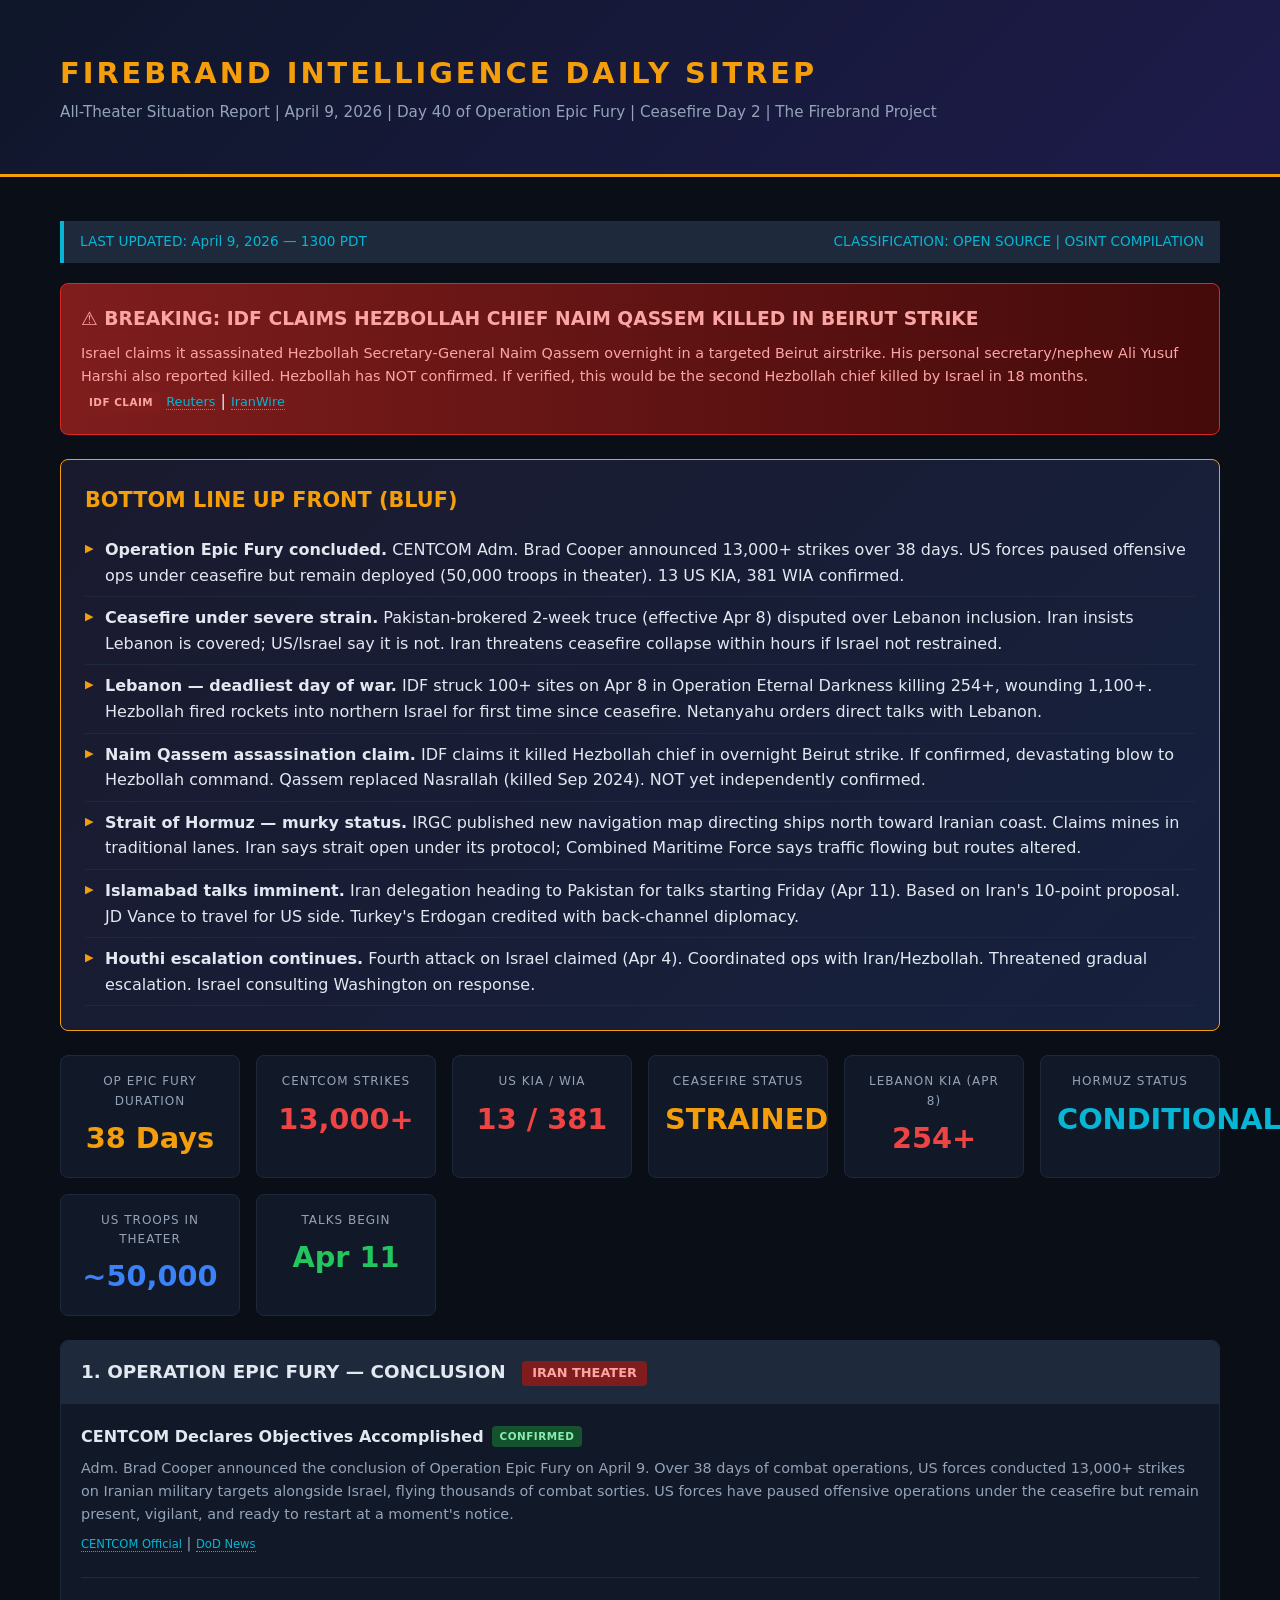
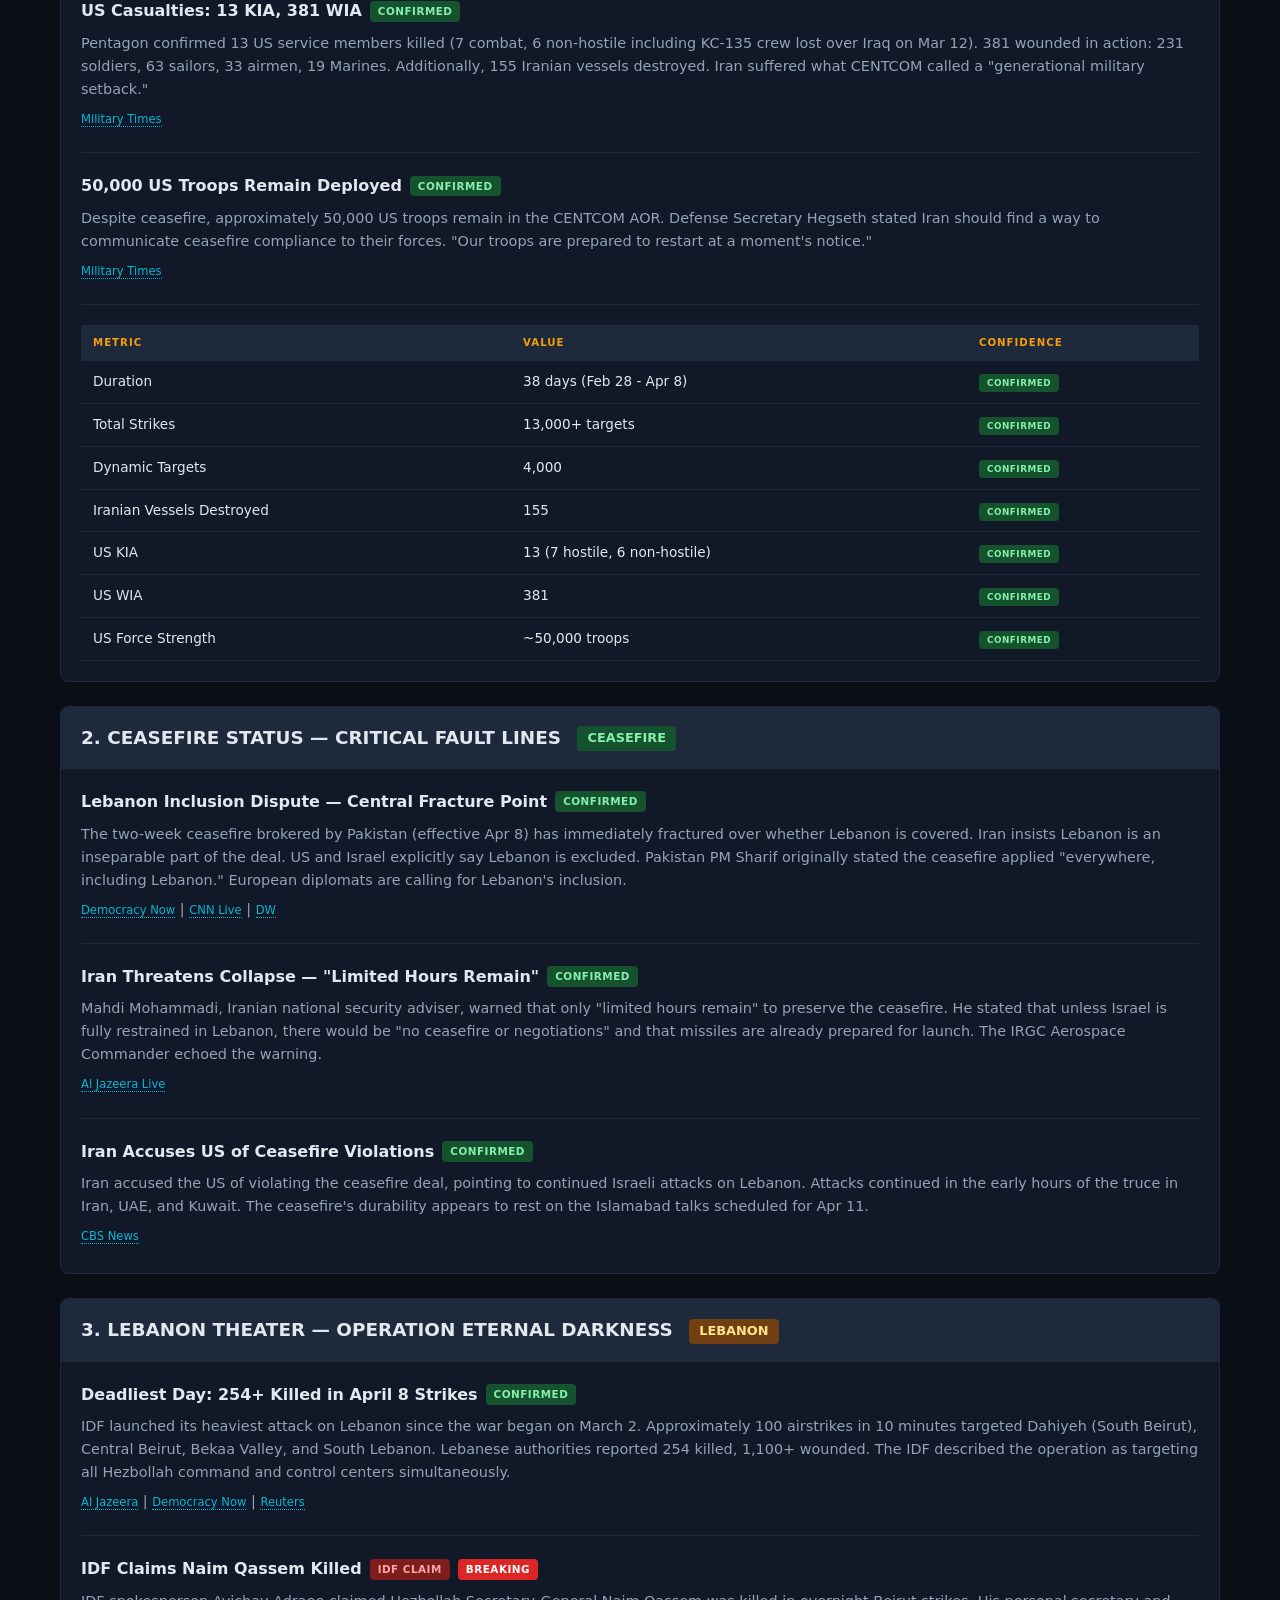
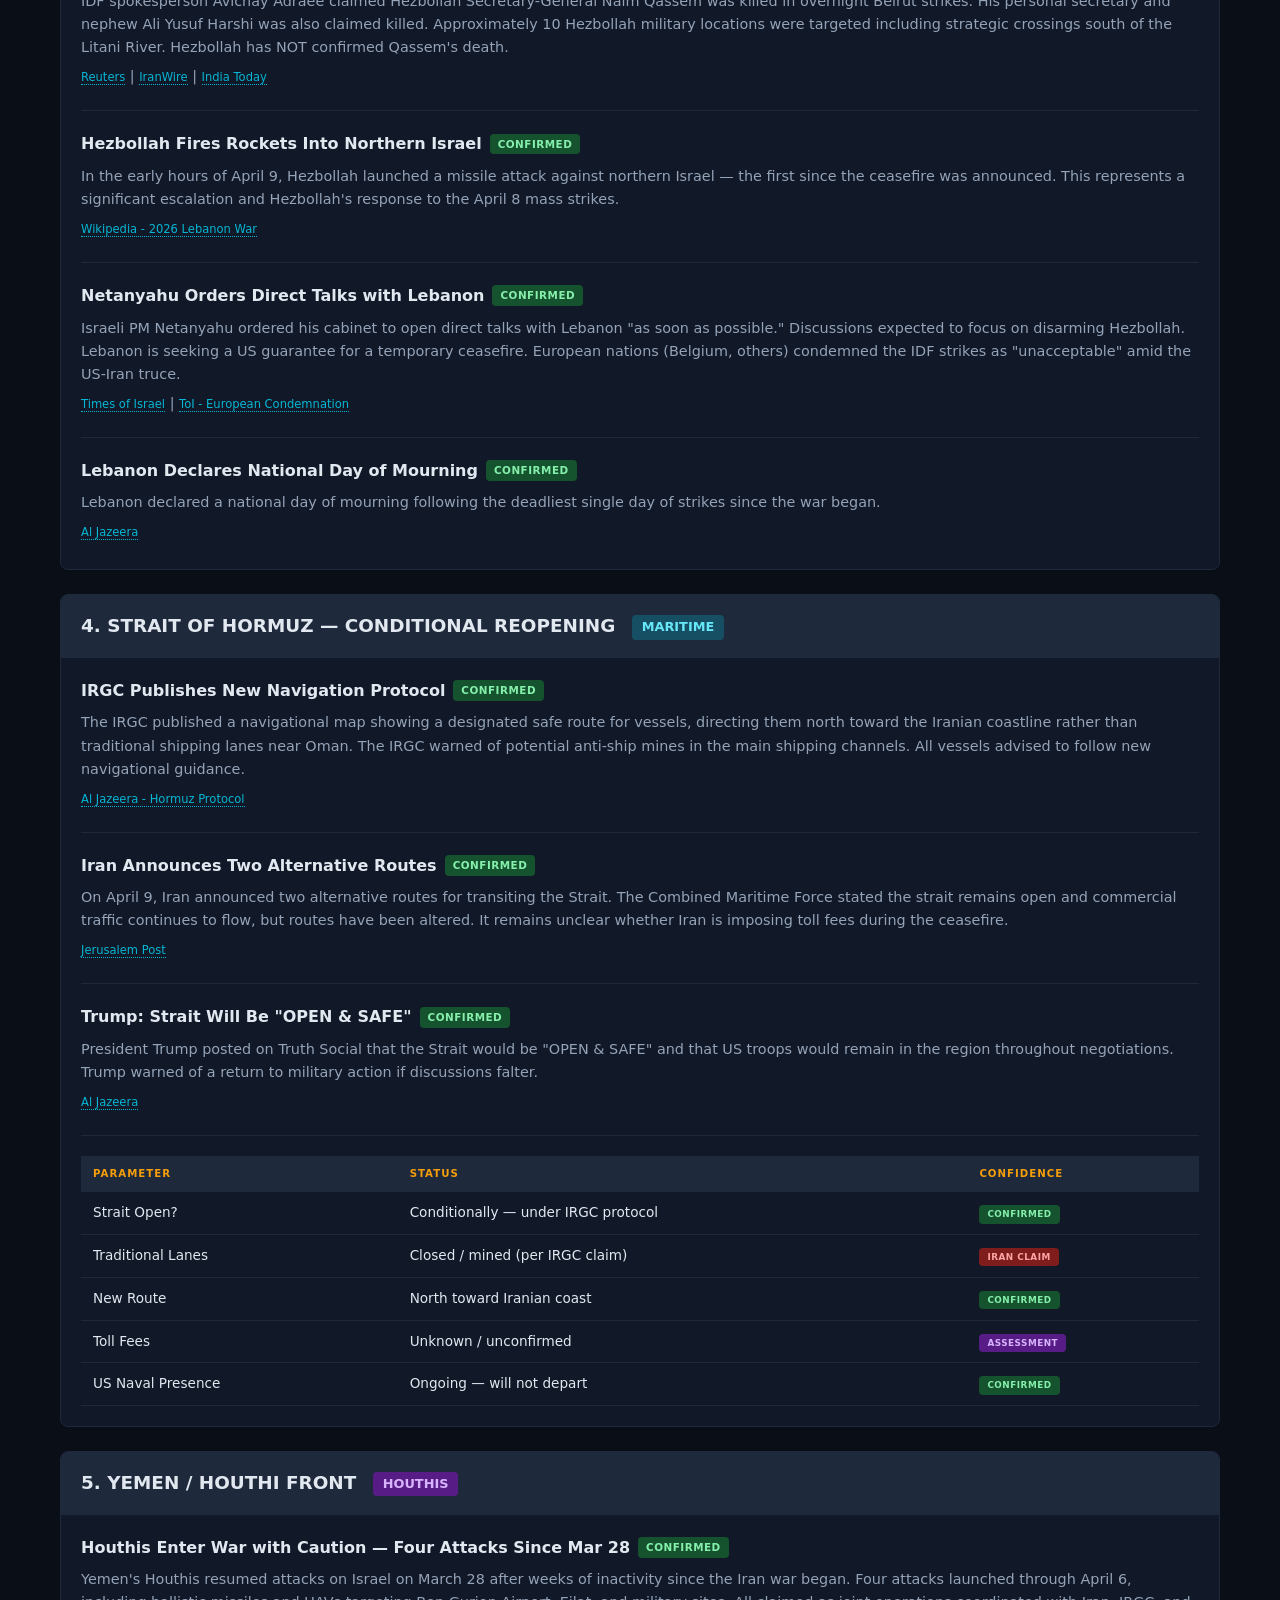
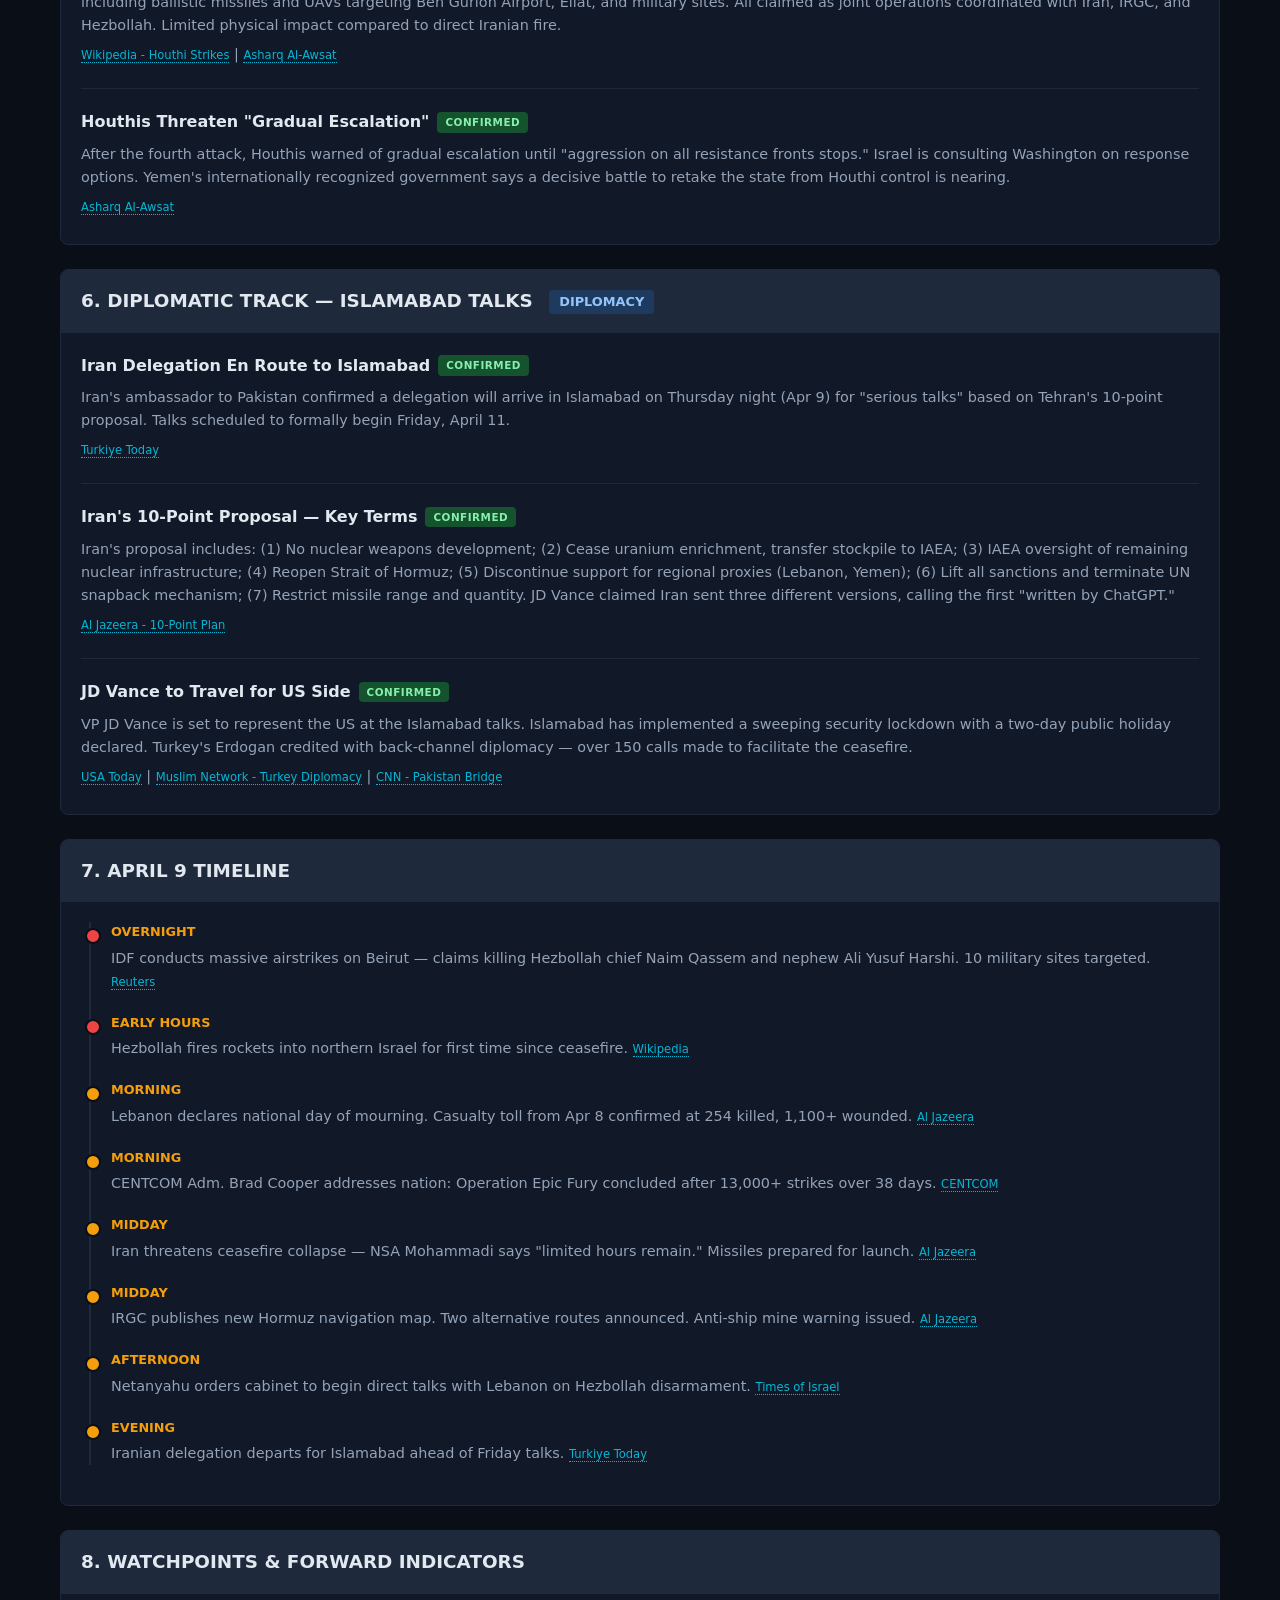
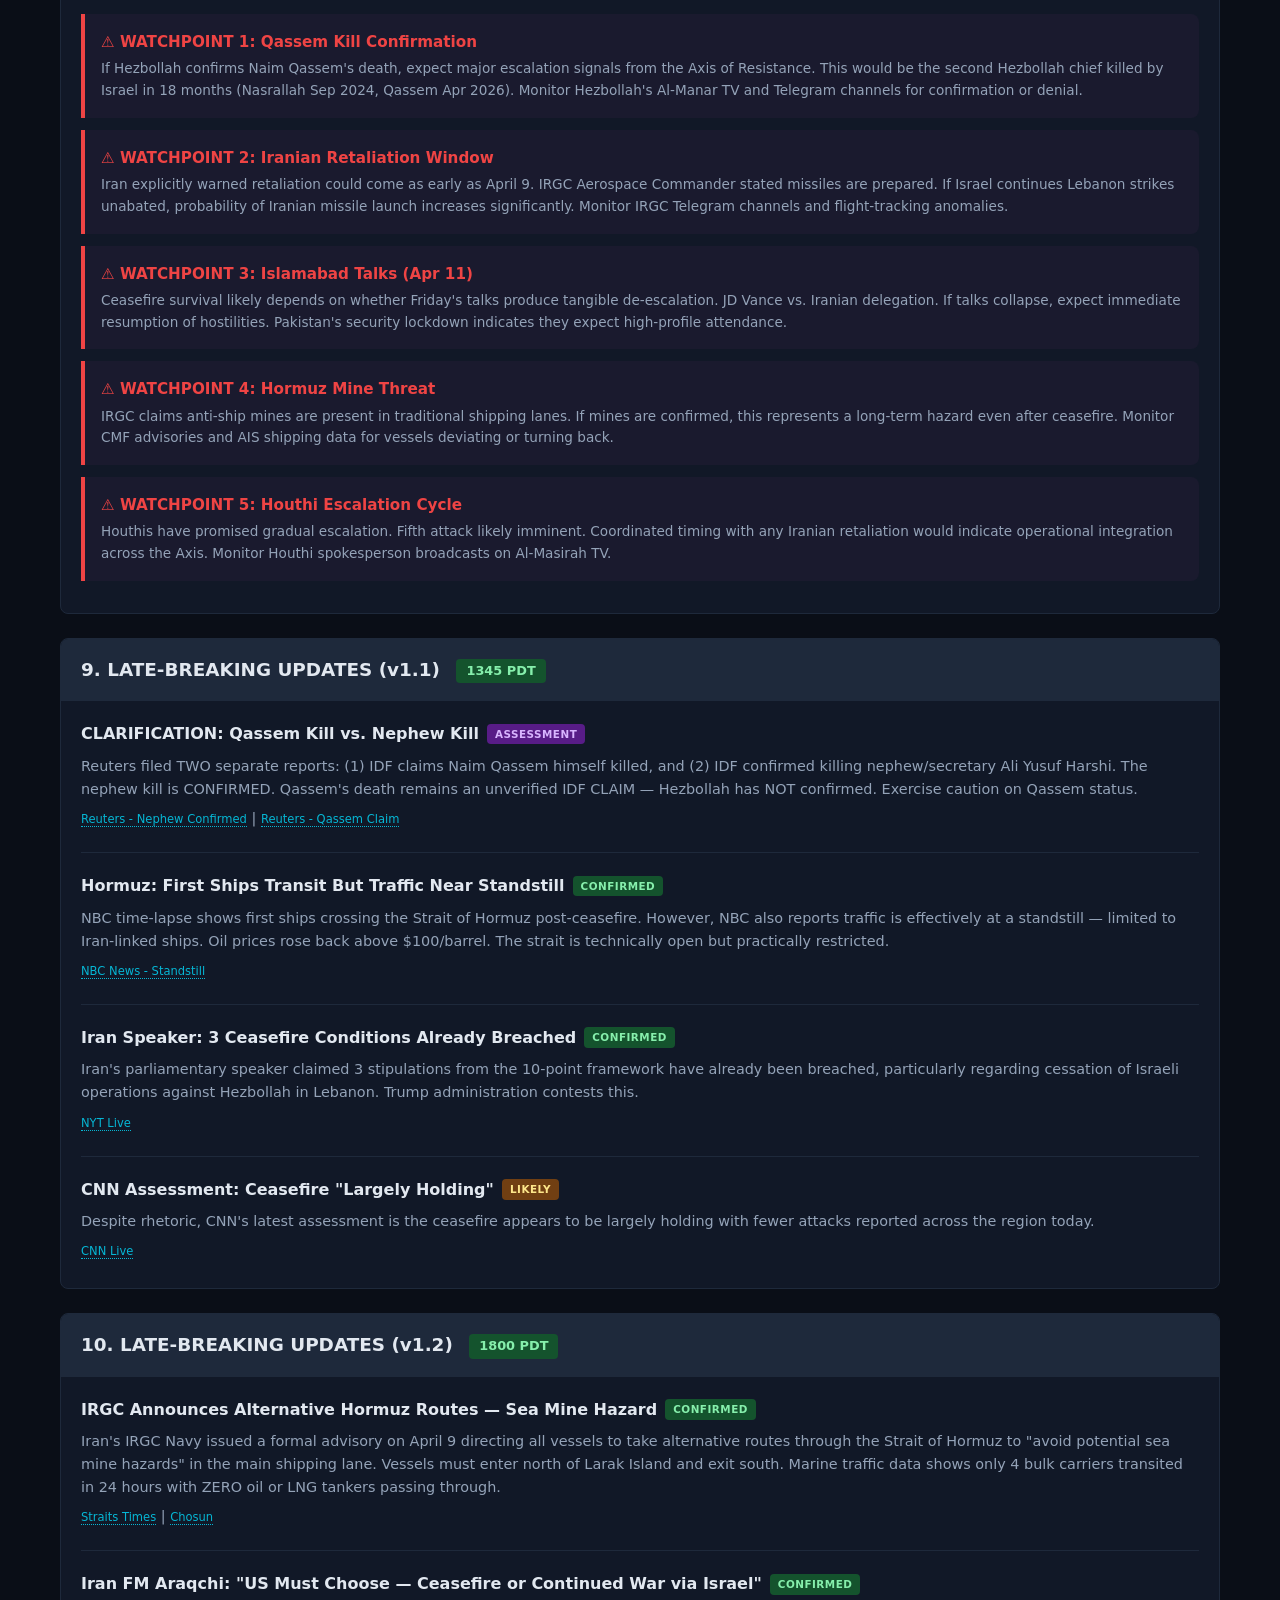
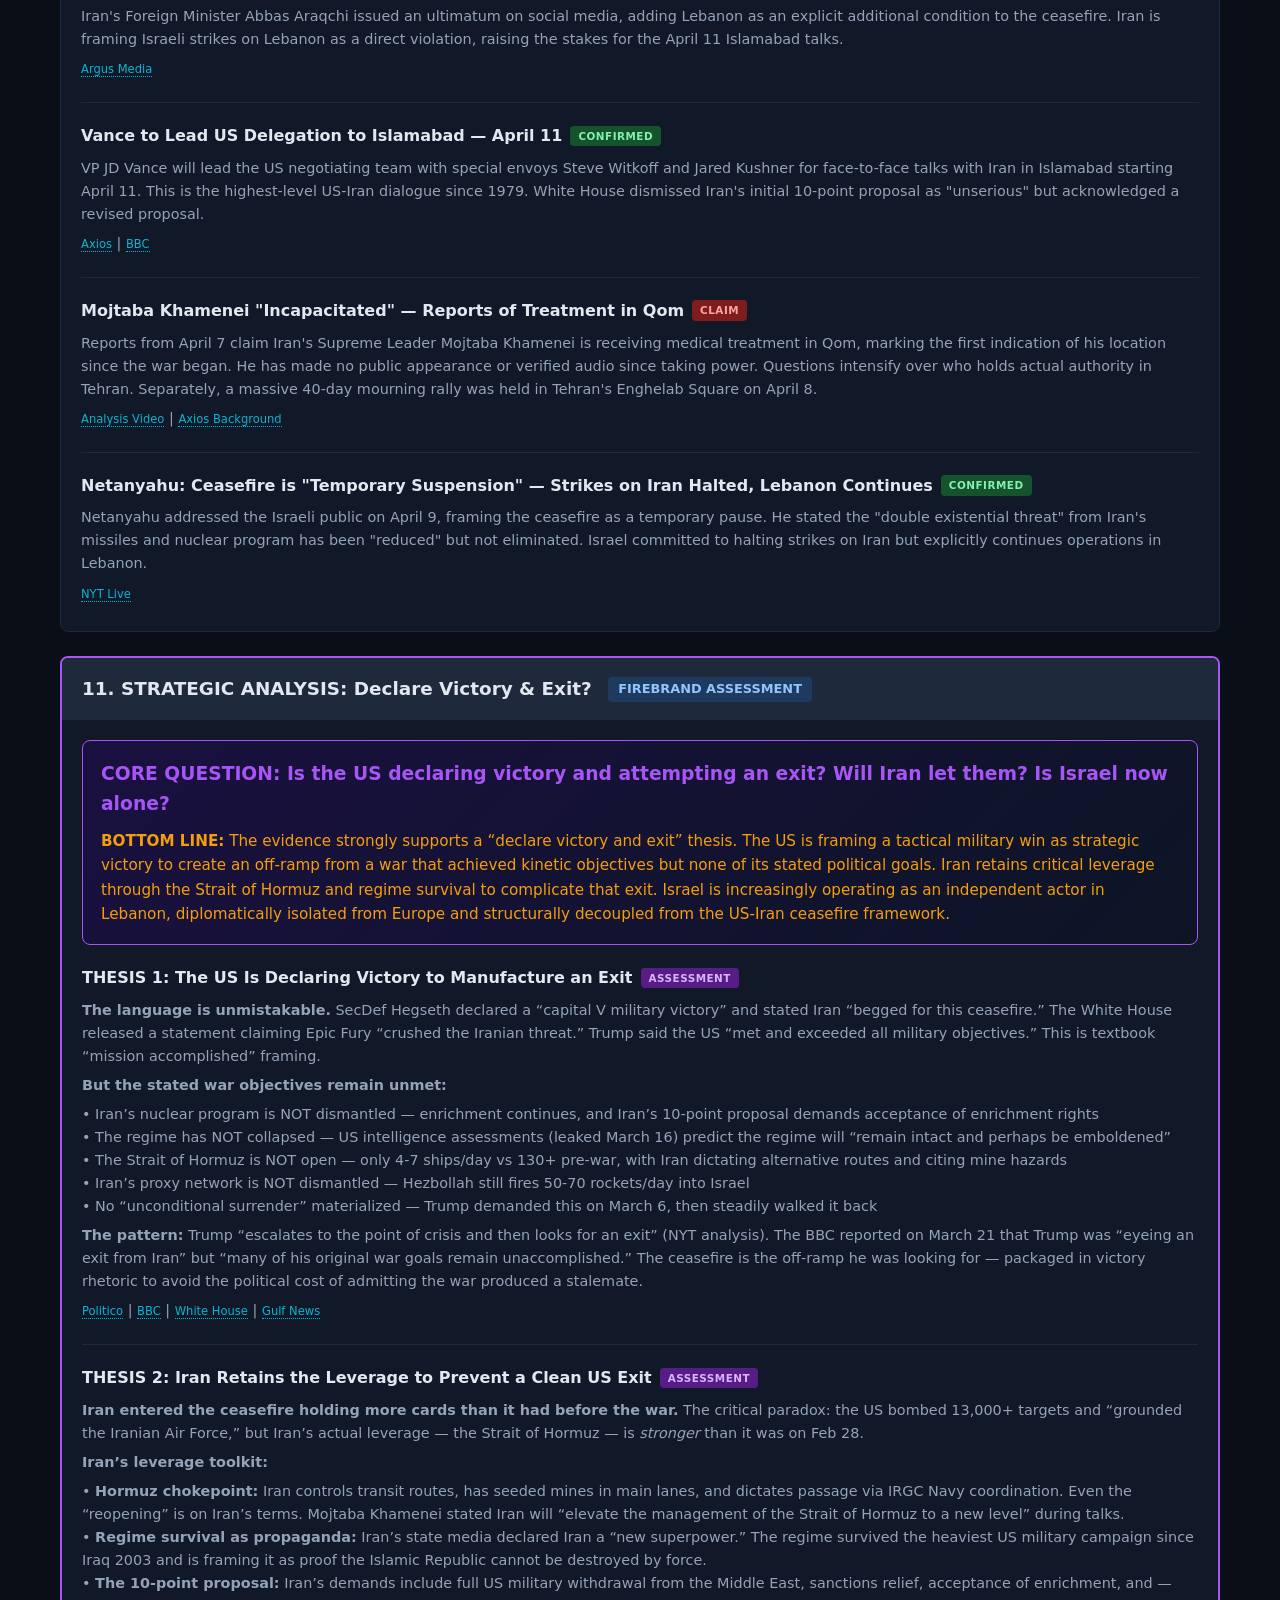
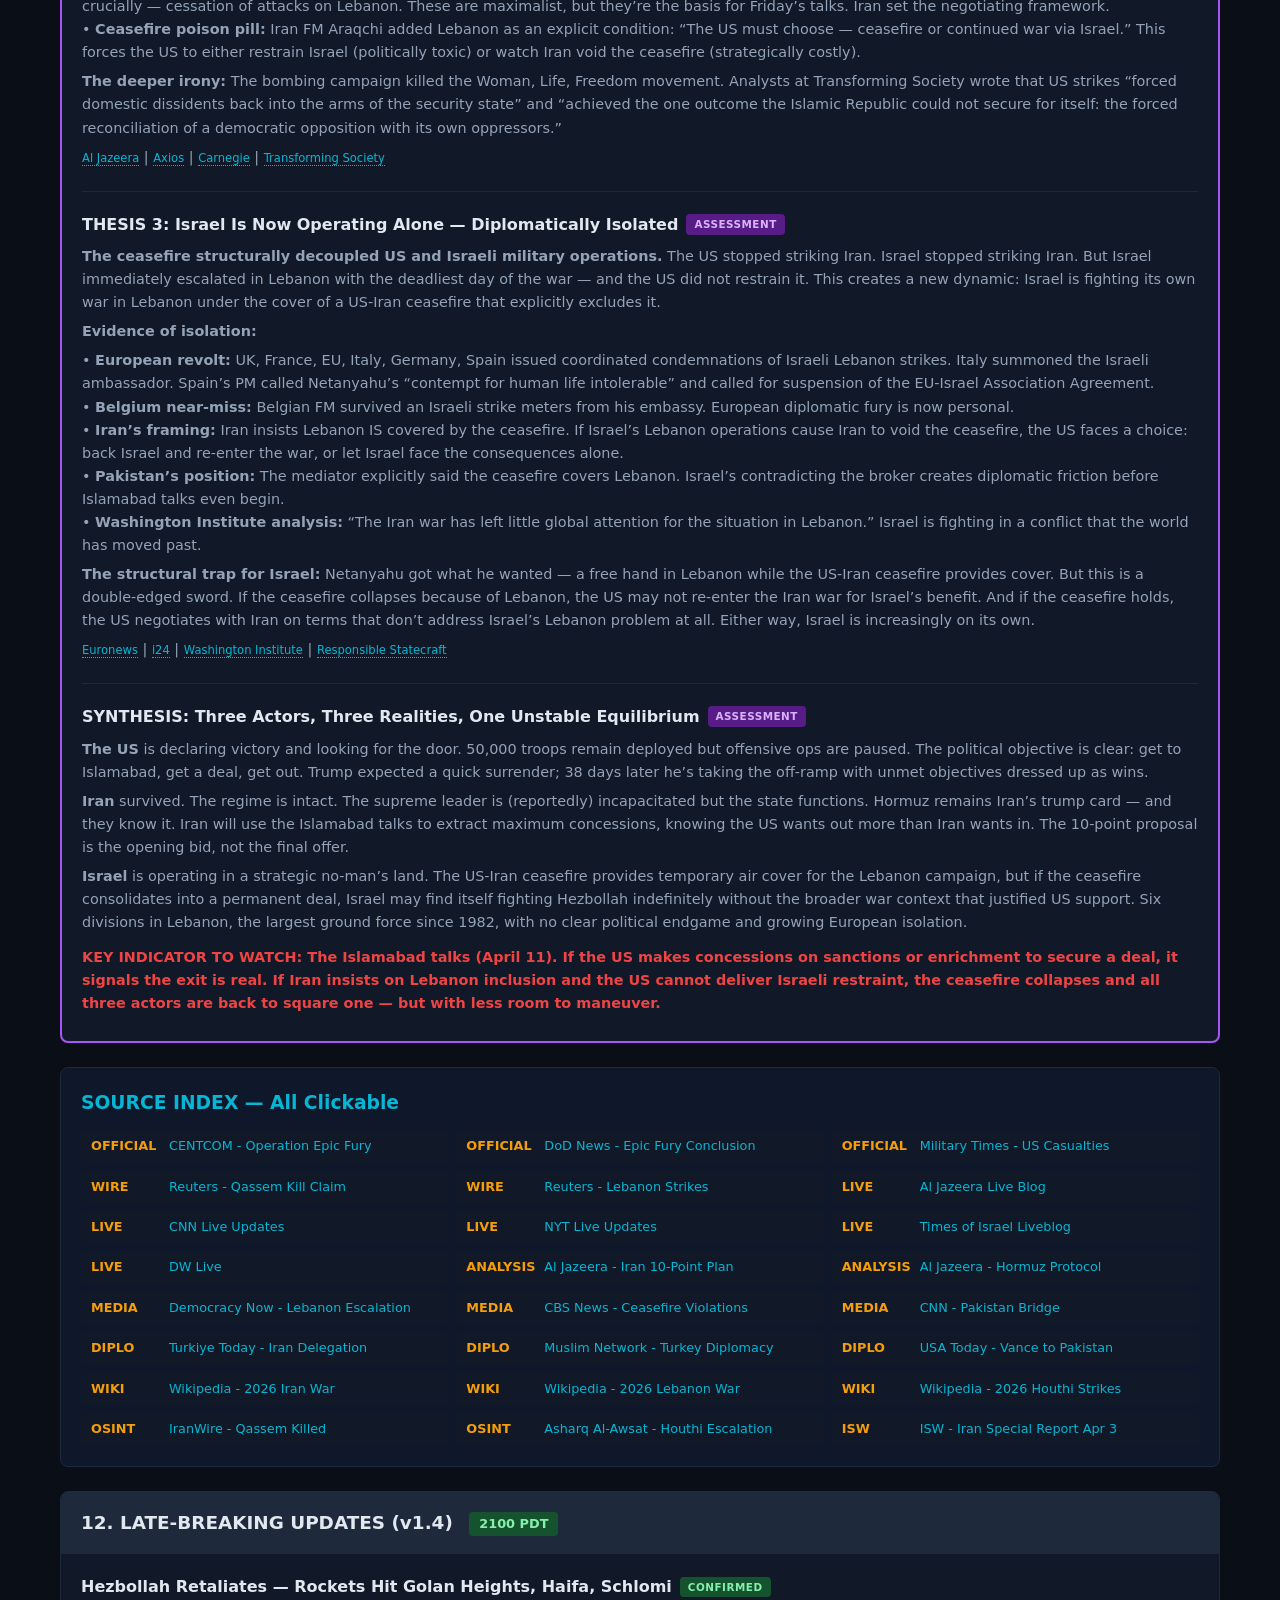
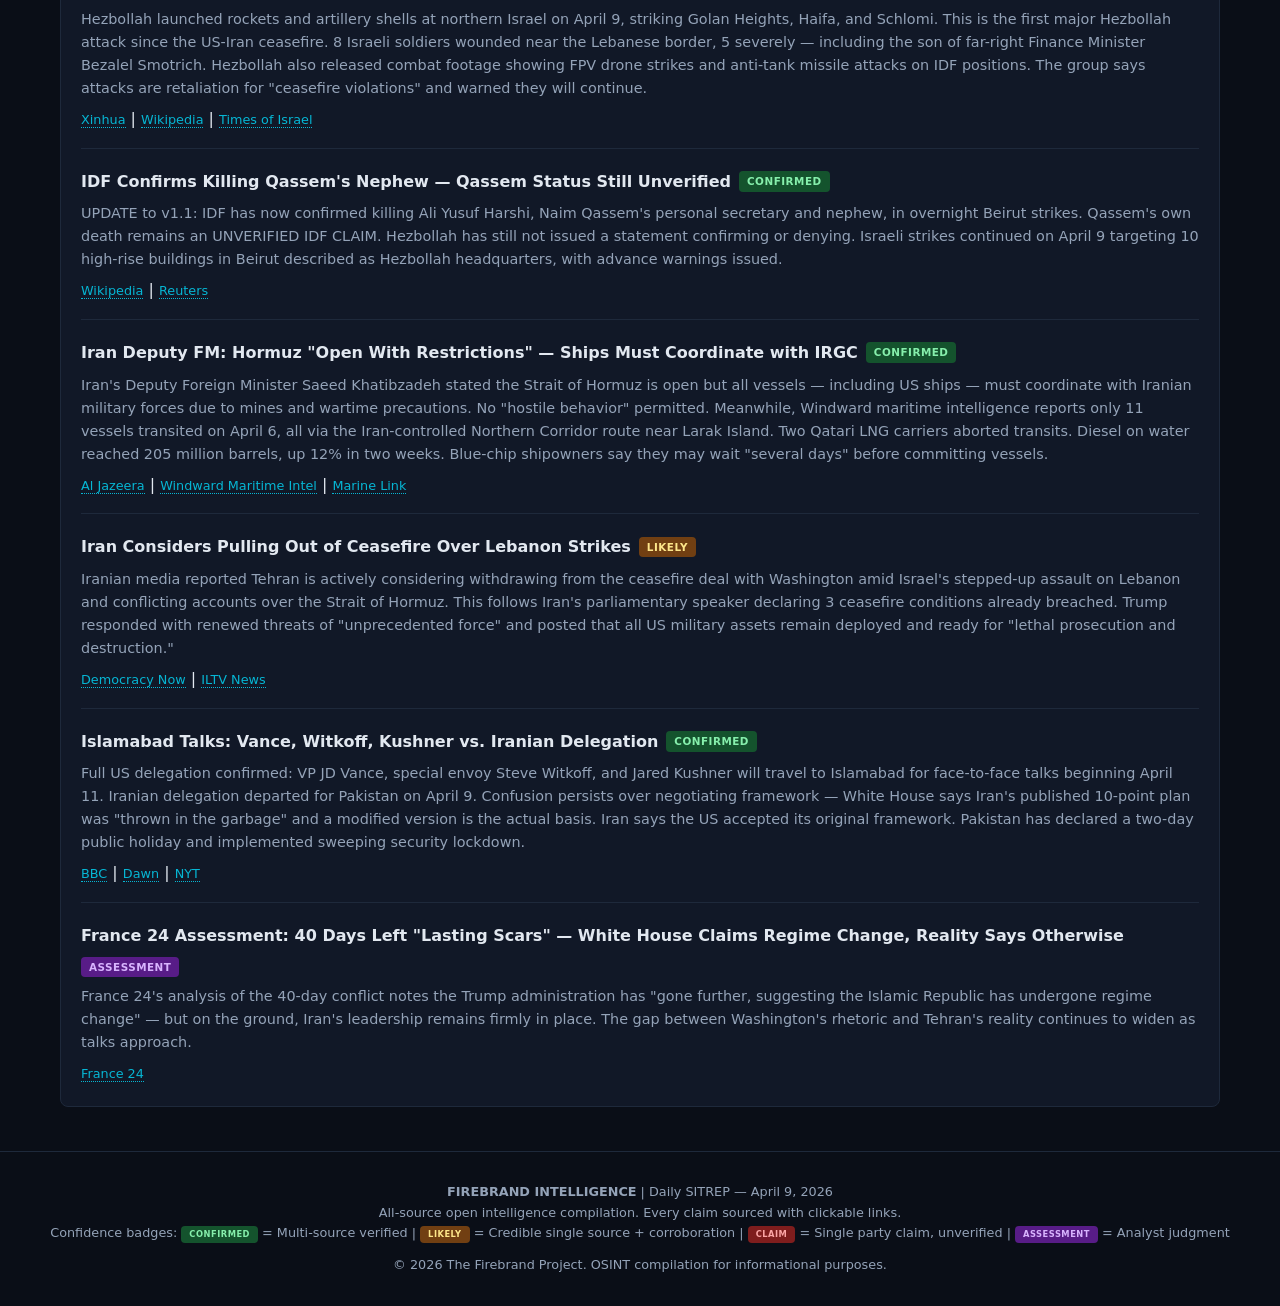
==== commit 15368216: "Update sitrep.htmlv1.4: Hezbollah retaliation, Hormuz restrictions, ceasefire strain, Islamabad talk" ====
--- a/2026/04/09/sitrep.html
+++ b/2026/04/09/sitrep.html
@@ -474,6 +474,57 @@
 </div>
 </div>
 
+  <section>
+<h2>12. LATE-BREAKING UPDATES (v1.4) <span class="theater-tag tag-ceasefire">2100 PDT</span></h2>
+<div class="section-body">
+
+<div class="event">
+<h3>Hezbollah Retaliates — Rockets Hit Golan Heights, Haifa, Schlomi <span class="badge badge-confirmed">CONFIRMED</span></h3>
+<p>Hezbollah launched rockets and artillery shells at northern Israel on April 9, striking Golan Heights, Haifa, and Schlomi. This is the first major Hezbollah attack since the US-Iran ceasefire. 8 Israeli soldiers wounded near the Lebanese border, 5 severely — including the son of far-right Finance Minister Bezalel Smotrich. Hezbollah also released combat footage showing FPV drone strikes and anti-tank missile attacks on IDF positions. The group says attacks are retaliation for "ceasefire violations" and warned they will continue.</p>
+<a href="https://english.news.cn/20260409/ce9889883a1d456190cb4fdc0ddbc538/c.html" target="_blank" class="source-link">Xinhua</a> |
+<a href="https://en.wikipedia.org/wiki/2026_Lebanon_war" target="_blank" class="source-link">Wikipedia</a> |
+<a href="https://www.timesofisrael.com/liveblog-april-09-2026/" target="_blank" class="source-link">Times of Israel</a>
+</div>
+
+<div class="event">
+<h3>IDF Confirms Killing Qassem's Nephew — Qassem Status Still Unverified <span class="badge badge-confirmed">CONFIRMED</span></h3>
+<p>UPDATE to v1.1: IDF has now confirmed killing Ali Yusuf Harshi, Naim Qassem's personal secretary and nephew, in overnight Beirut strikes. Qassem's own death remains an UNVERIFIED IDF CLAIM. Hezbollah has still not issued a statement confirming or denying. Israeli strikes continued on April 9 targeting 10 high-rise buildings in Beirut described as Hezbollah headquarters, with advance warnings issued.</p>
+<a href="https://en.wikipedia.org/wiki/2026_Lebanon_war" target="_blank" class="source-link">Wikipedia</a> |
+<a href="https://www.reuters.com/world/middle-east/israeli-military-says-it-has-killed-nephew-hezbollah-chief-naim-qassem-2026-04-09/" target="_blank" class="source-link">Reuters</a>
+</div>
+
+<div class="event">
+<h3>Iran Deputy FM: Hormuz "Open With Restrictions" — Ships Must Coordinate with IRGC <span class="badge badge-confirmed">CONFIRMED</span></h3>
+<p>Iran's Deputy Foreign Minister Saeed Khatibzadeh stated the Strait of Hormuz is open but all vessels — including US ships — must coordinate with Iranian military forces due to mines and wartime precautions. No "hostile behavior" permitted. Meanwhile, Windward maritime intelligence reports only 11 vessels transited on April 6, all via the Iran-controlled Northern Corridor route near Larak Island. Two Qatari LNG carriers aborted transits. Diesel on water reached 205 million barrels, up 12% in two weeks. Blue-chip shipowners say they may wait "several days" before committing vessels.</p>
+<a href="https://www.aljazeera.com/video/newsfeed/2026/4/9/iran-strait-of-hormuz-open-with-restrictions" target="_blank" class="source-link">Al Jazeera</a> |
+<a href="https://windward.ai/blog/april-7-maritime-intelligence-daily/" target="_blank" class="source-link">Windward Maritime Intel</a> |
+<a href="https://www.marinelink.com/news/shippers-look-clarity-reopening-hormuz-537821" target="_blank" class="source-link">Marine Link</a>
+</div>
+
+<div class="event">
+<h3>Iran Considers Pulling Out of Ceasefire Over Lebanon Strikes <span class="badge badge-likely">LIKELY</span></h3>
+<p>Iranian media reported Tehran is actively considering withdrawing from the ceasefire deal with Washington amid Israel's stepped-up assault on Lebanon and conflicting accounts over the Strait of Hormuz. This follows Iran's parliamentary speaker declaring 3 ceasefire conditions already breached. Trump responded with renewed threats of "unprecedented force" and posted that all US military assets remain deployed and ready for "lethal prosecution and destruction."</p>
+<a href="https://www.democracynow.org/2026/4/9/headlines" target="_blank" class="source-link">Democracy Now</a> |
+<a href="https://www.youtube.com/watch?v=aVRDNpkCtio" target="_blank" class="source-link">ILTV News</a>
+</div>
+
+<div class="event">
+<h3>Islamabad Talks: Vance, Witkoff, Kushner vs. Iranian Delegation <span class="badge badge-confirmed">CONFIRMED</span></h3>
+<p>Full US delegation confirmed: VP JD Vance, special envoy Steve Witkoff, and Jared Kushner will travel to Islamabad for face-to-face talks beginning April 11. Iranian delegation departed for Pakistan on April 9. Confusion persists over negotiating framework — White House says Iran's published 10-point plan was "thrown in the garbage" and a modified version is the actual basis. Iran says the US accepted its original framework. Pakistan has declared a two-day public holiday and implemented sweeping security lockdown.</p>
+<a href="https://www.bbc.com/news/articles/c248ljegn6lo" target="_blank" class="source-link">BBC</a> |
+<a href="https://www.dawn.com/news/1990170" target="_blank" class="source-link">Dawn</a> |
+<a href="https://www.nytimes.com/2026/04/08/us/politics/iran-ceasefire-talks-jd-vance.html" target="_blank" class="source-link">NYT</a>
+</div>
+
+<div class="event">
+<h3>France 24 Assessment: 40 Days Left "Lasting Scars" — White House Claims Regime Change, Reality Says Otherwise <span class="badge badge-assessment">ASSESSMENT</span></h3>
+<p>France 24's analysis of the 40-day conflict notes the Trump administration has "gone further, suggesting the Islamic Republic has undergone regime change" — but on the ground, Iran's leadership remains firmly in place. The gap between Washington's rhetoric and Tehran's reality continues to widen as talks approach.</p>
+<a href="https://www.youtube.com/watch?v=urpzGQibqXk" target="_blank" class="source-link">France 24</a>
+</div>
+
+</div>
+</section>
+
 </div><!-- end container -->
 
 <footer>
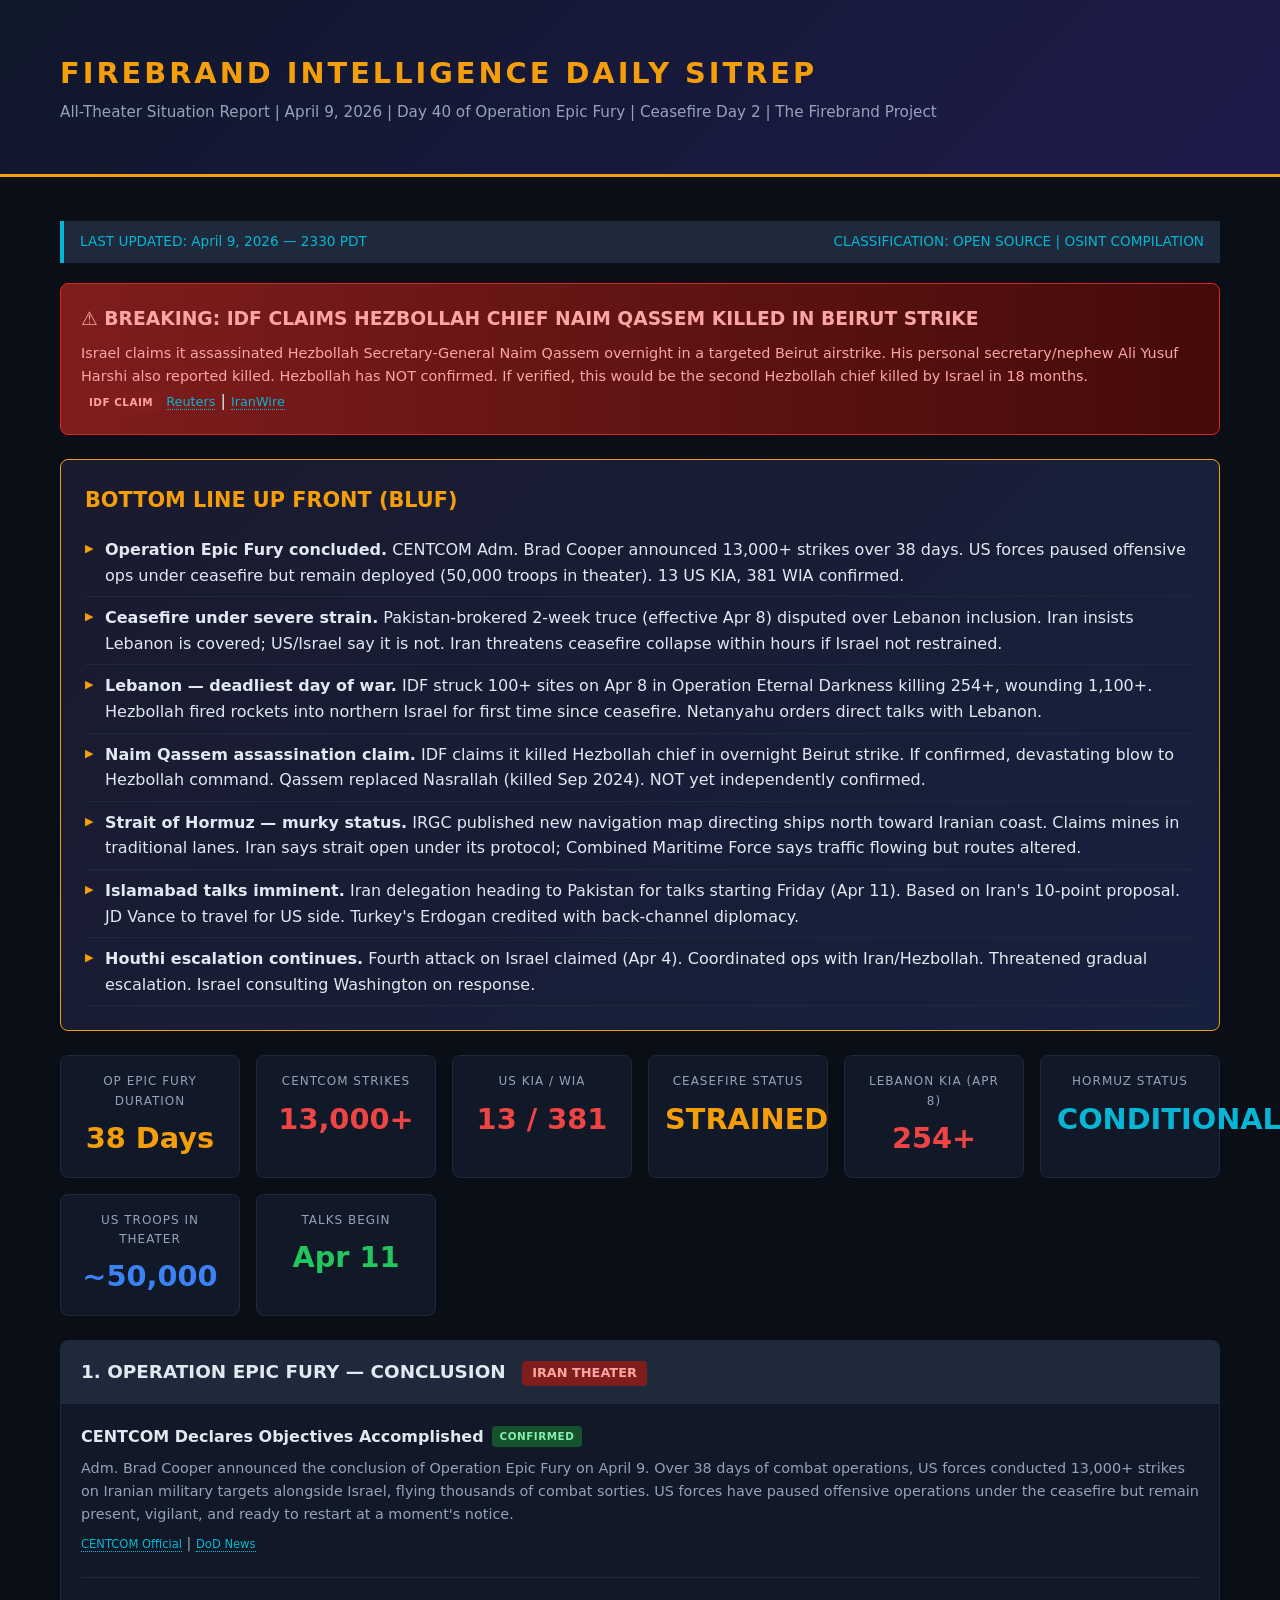
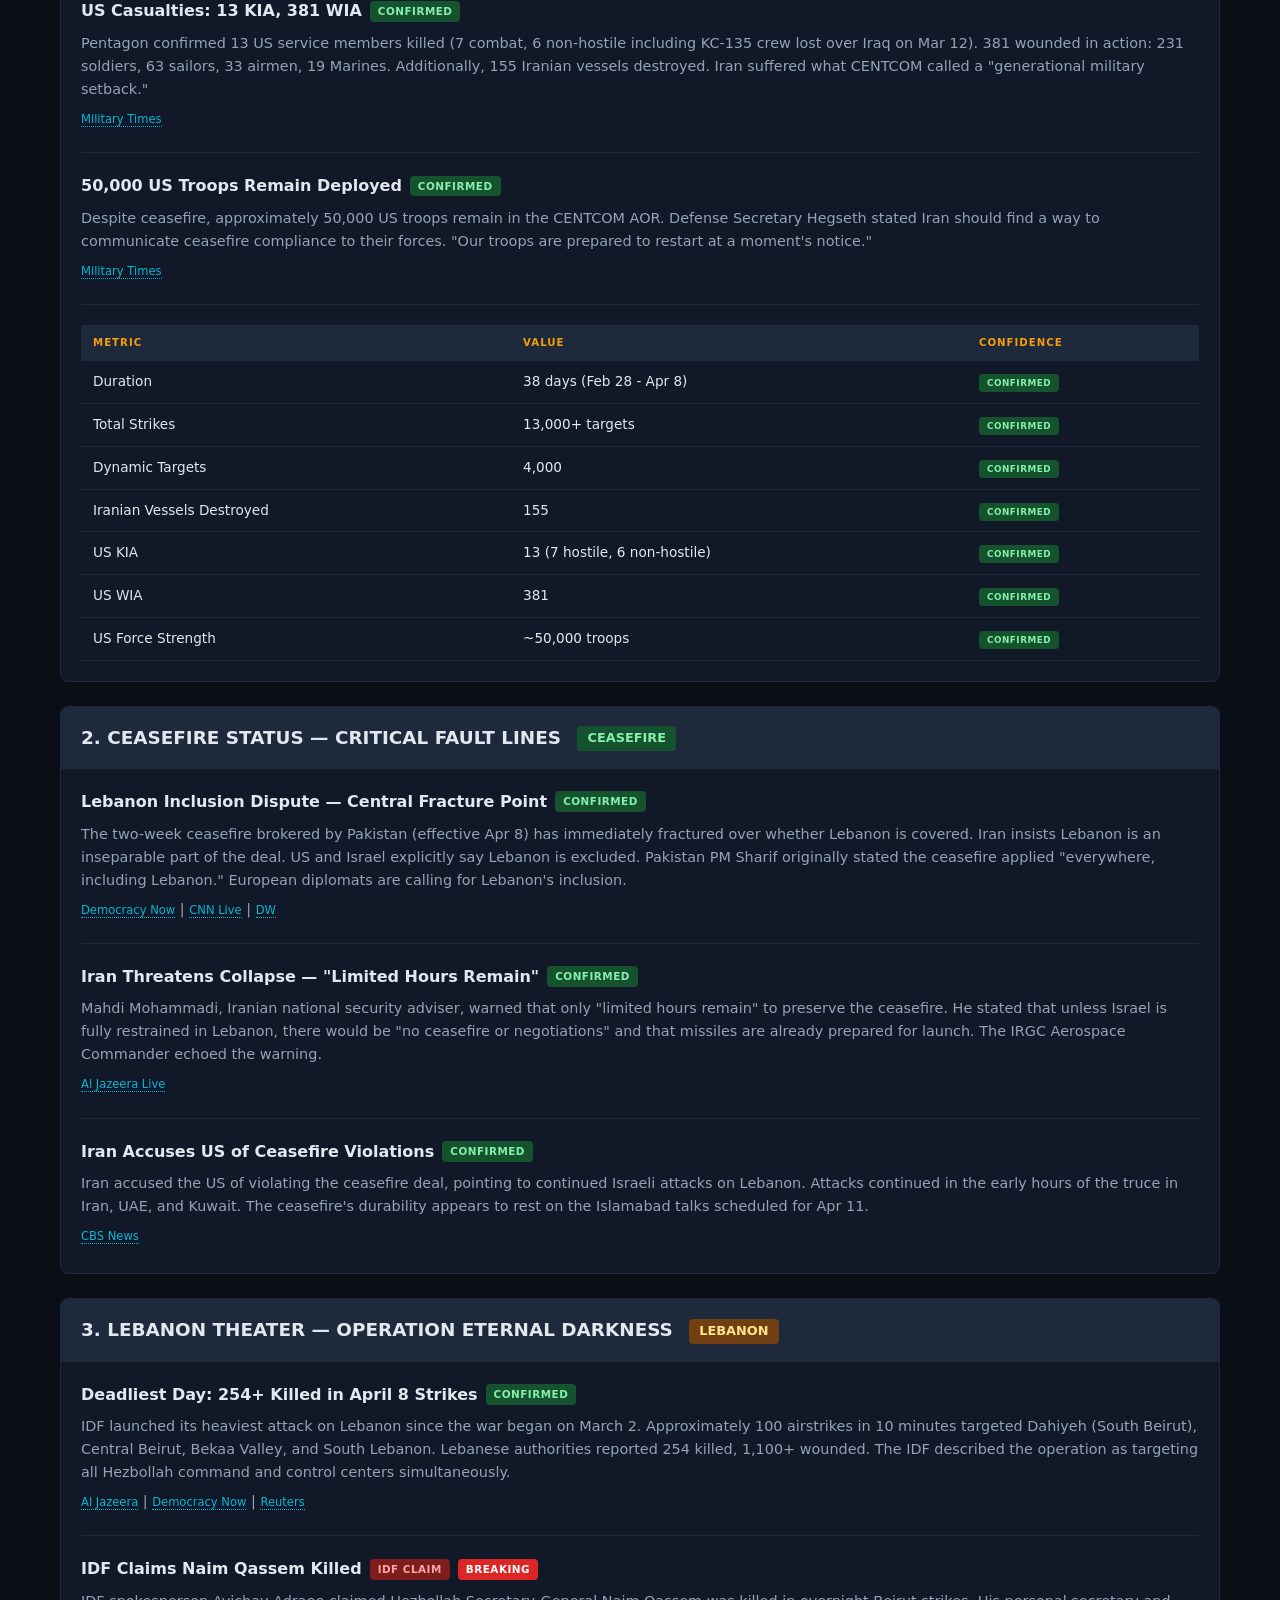
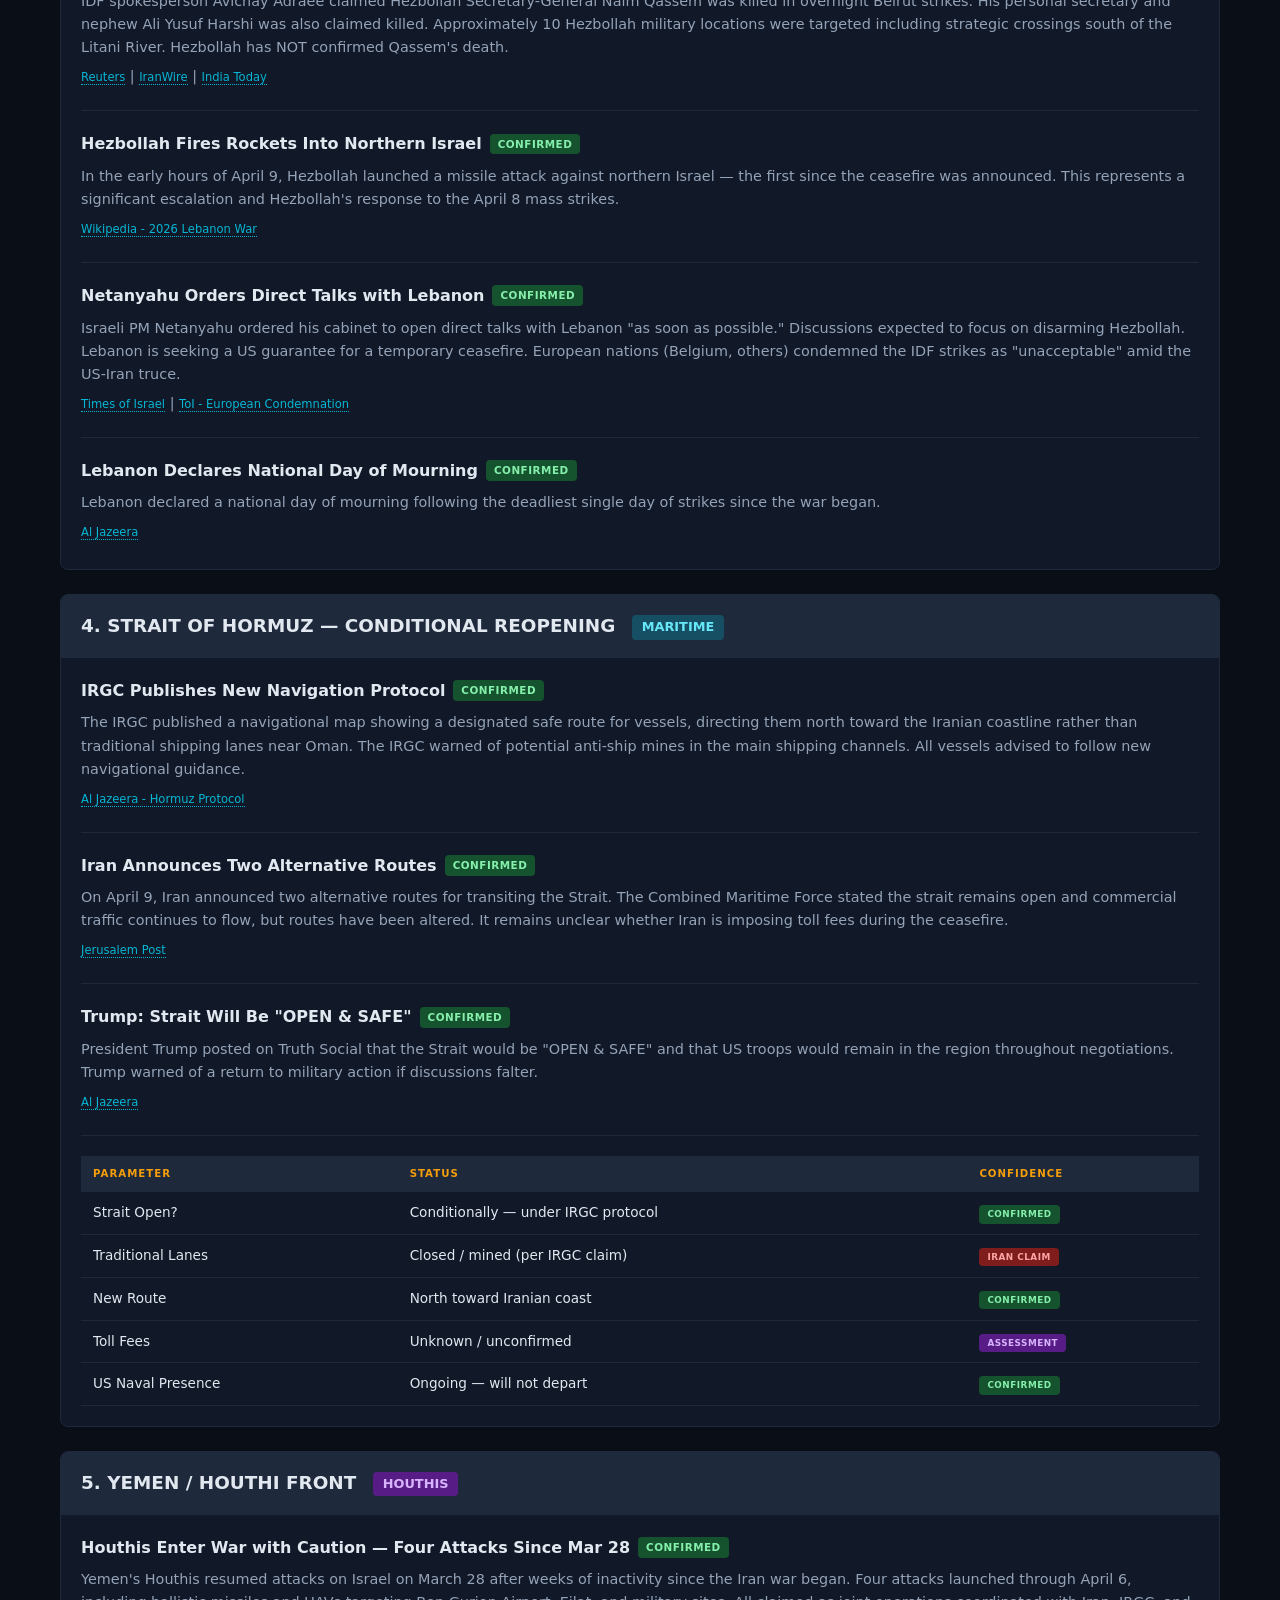
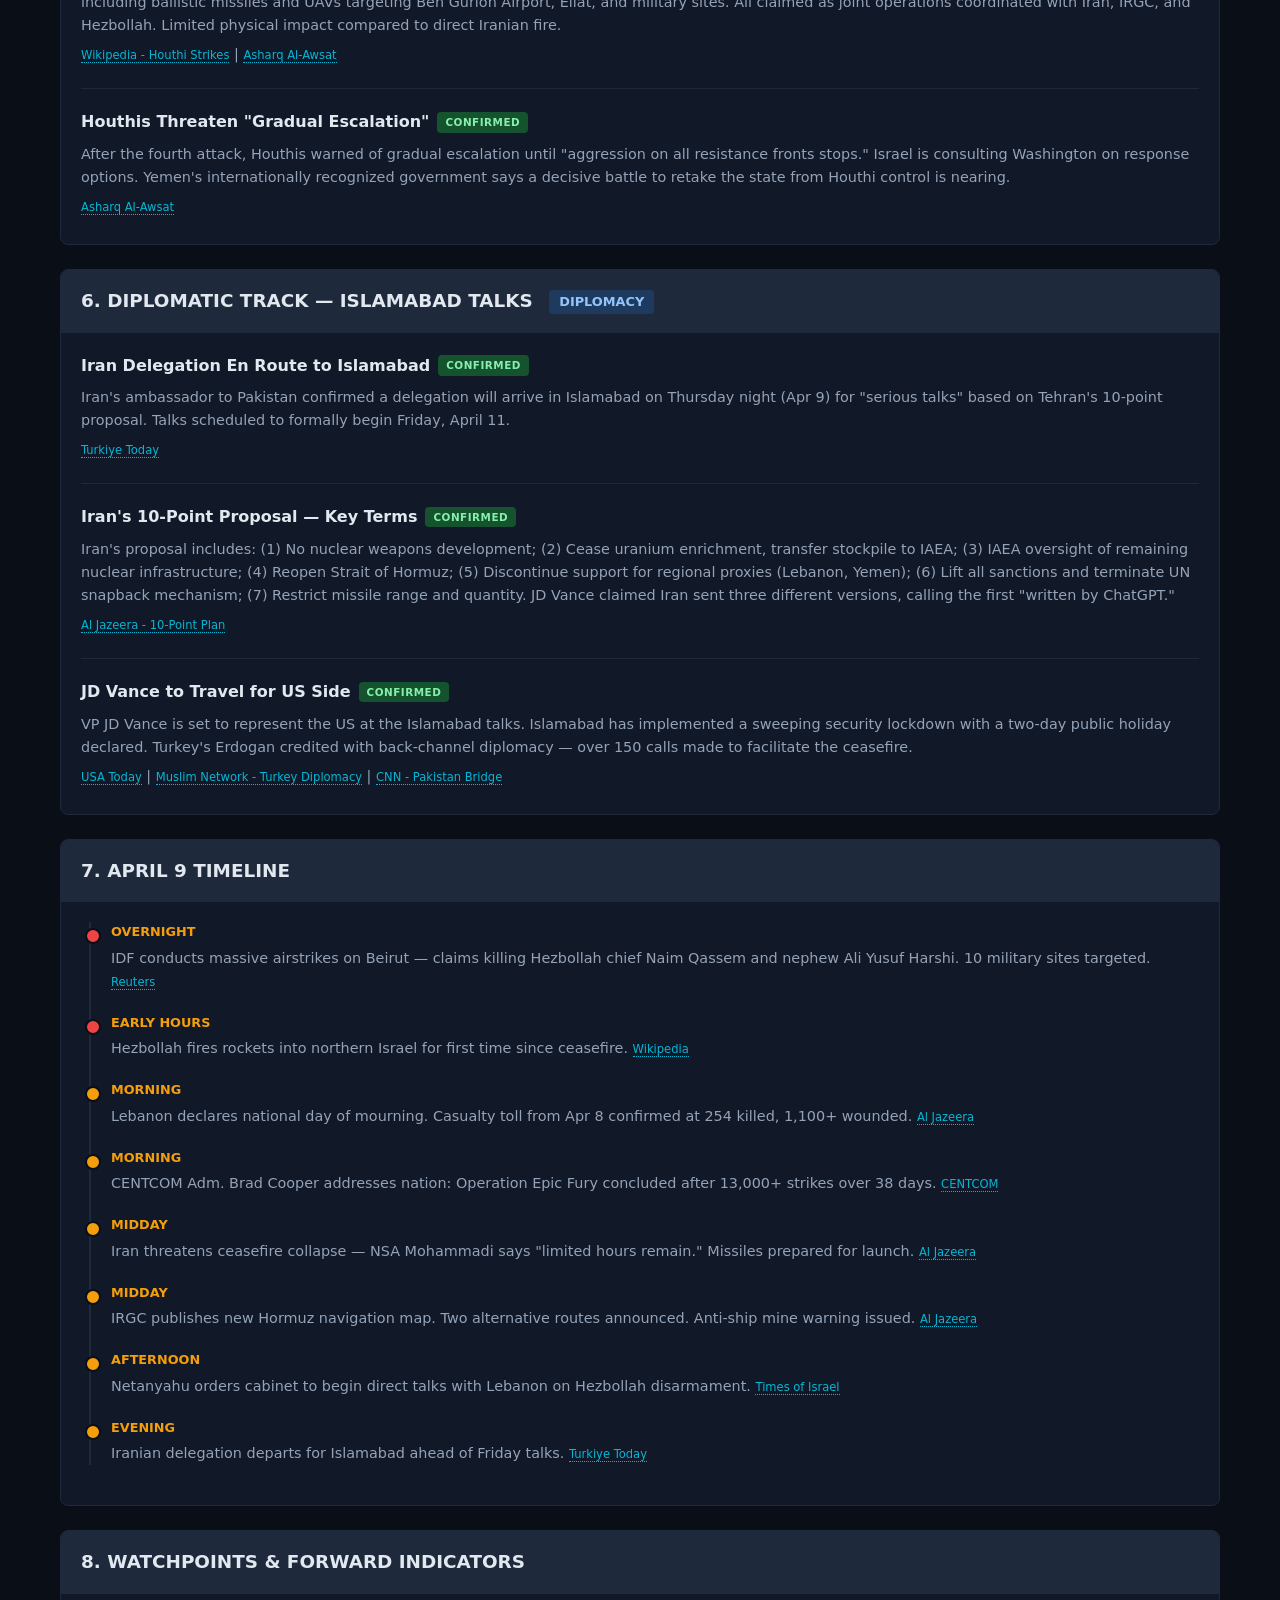
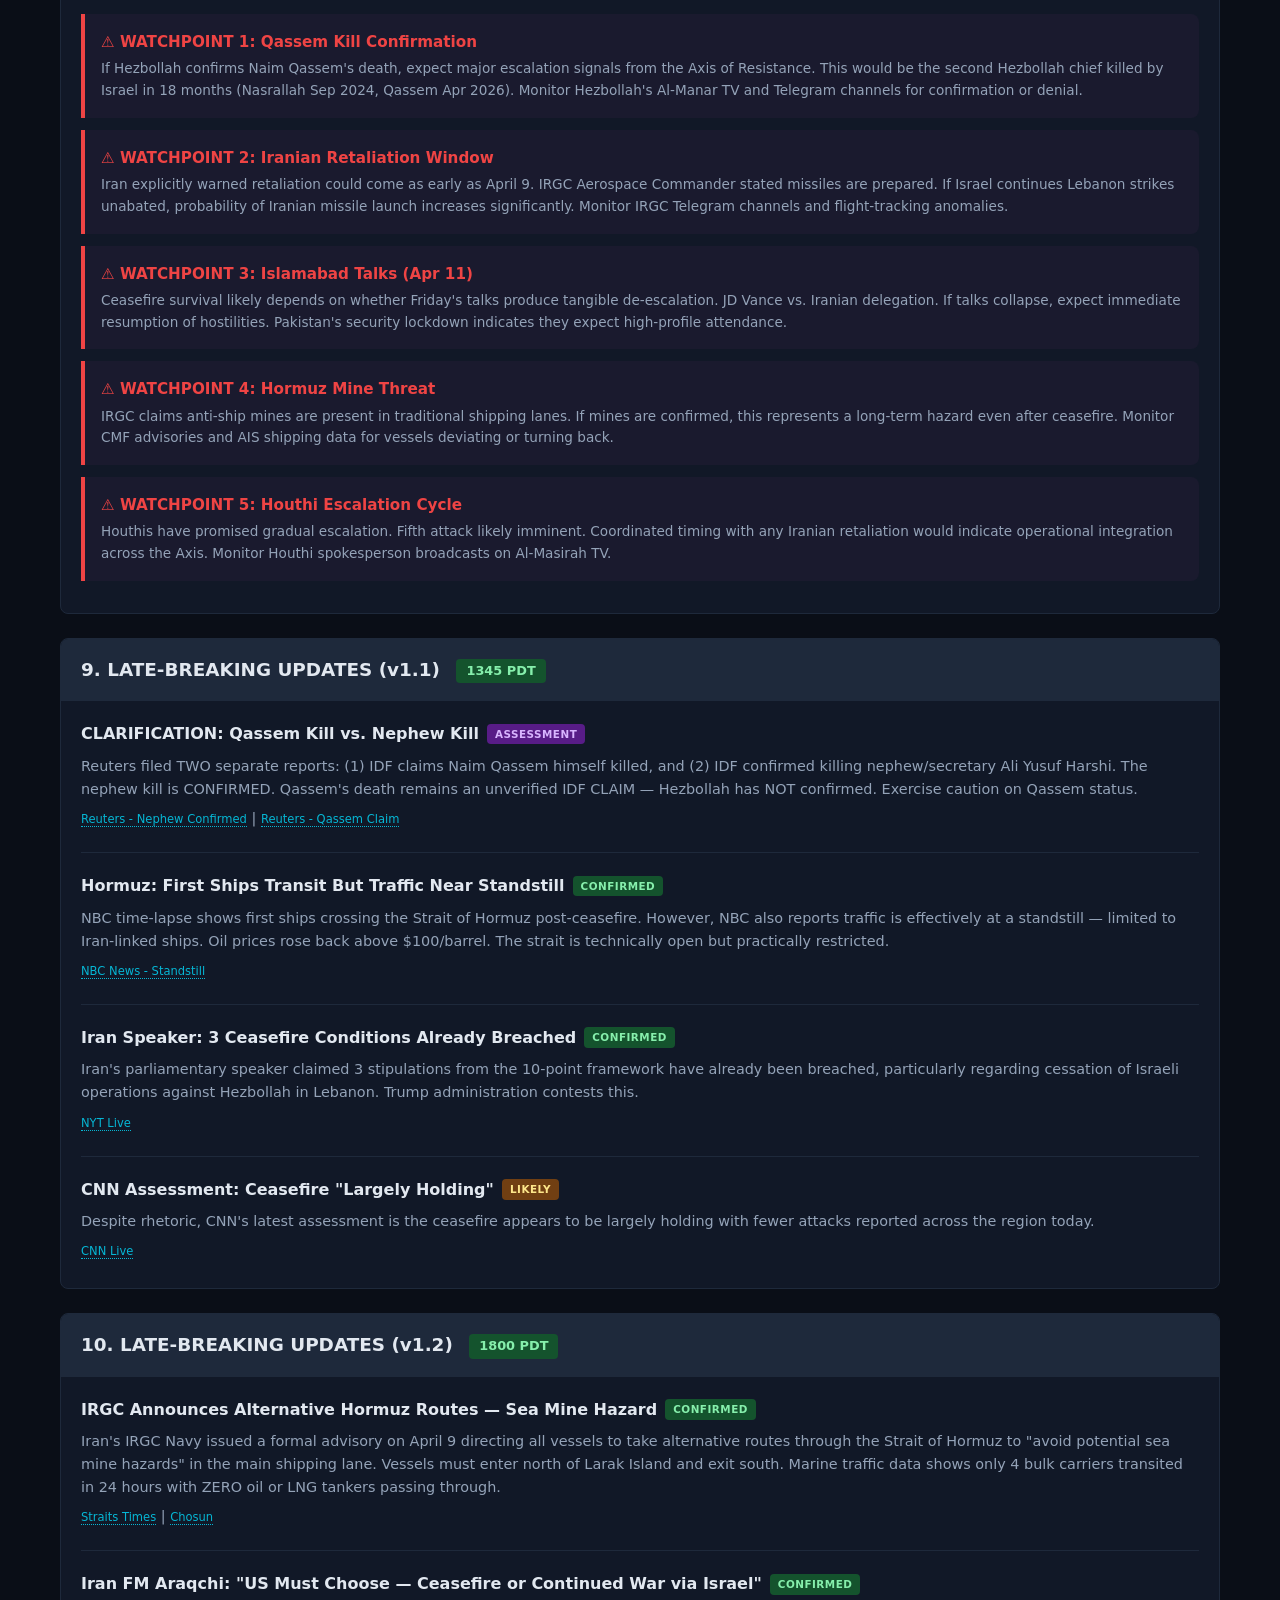
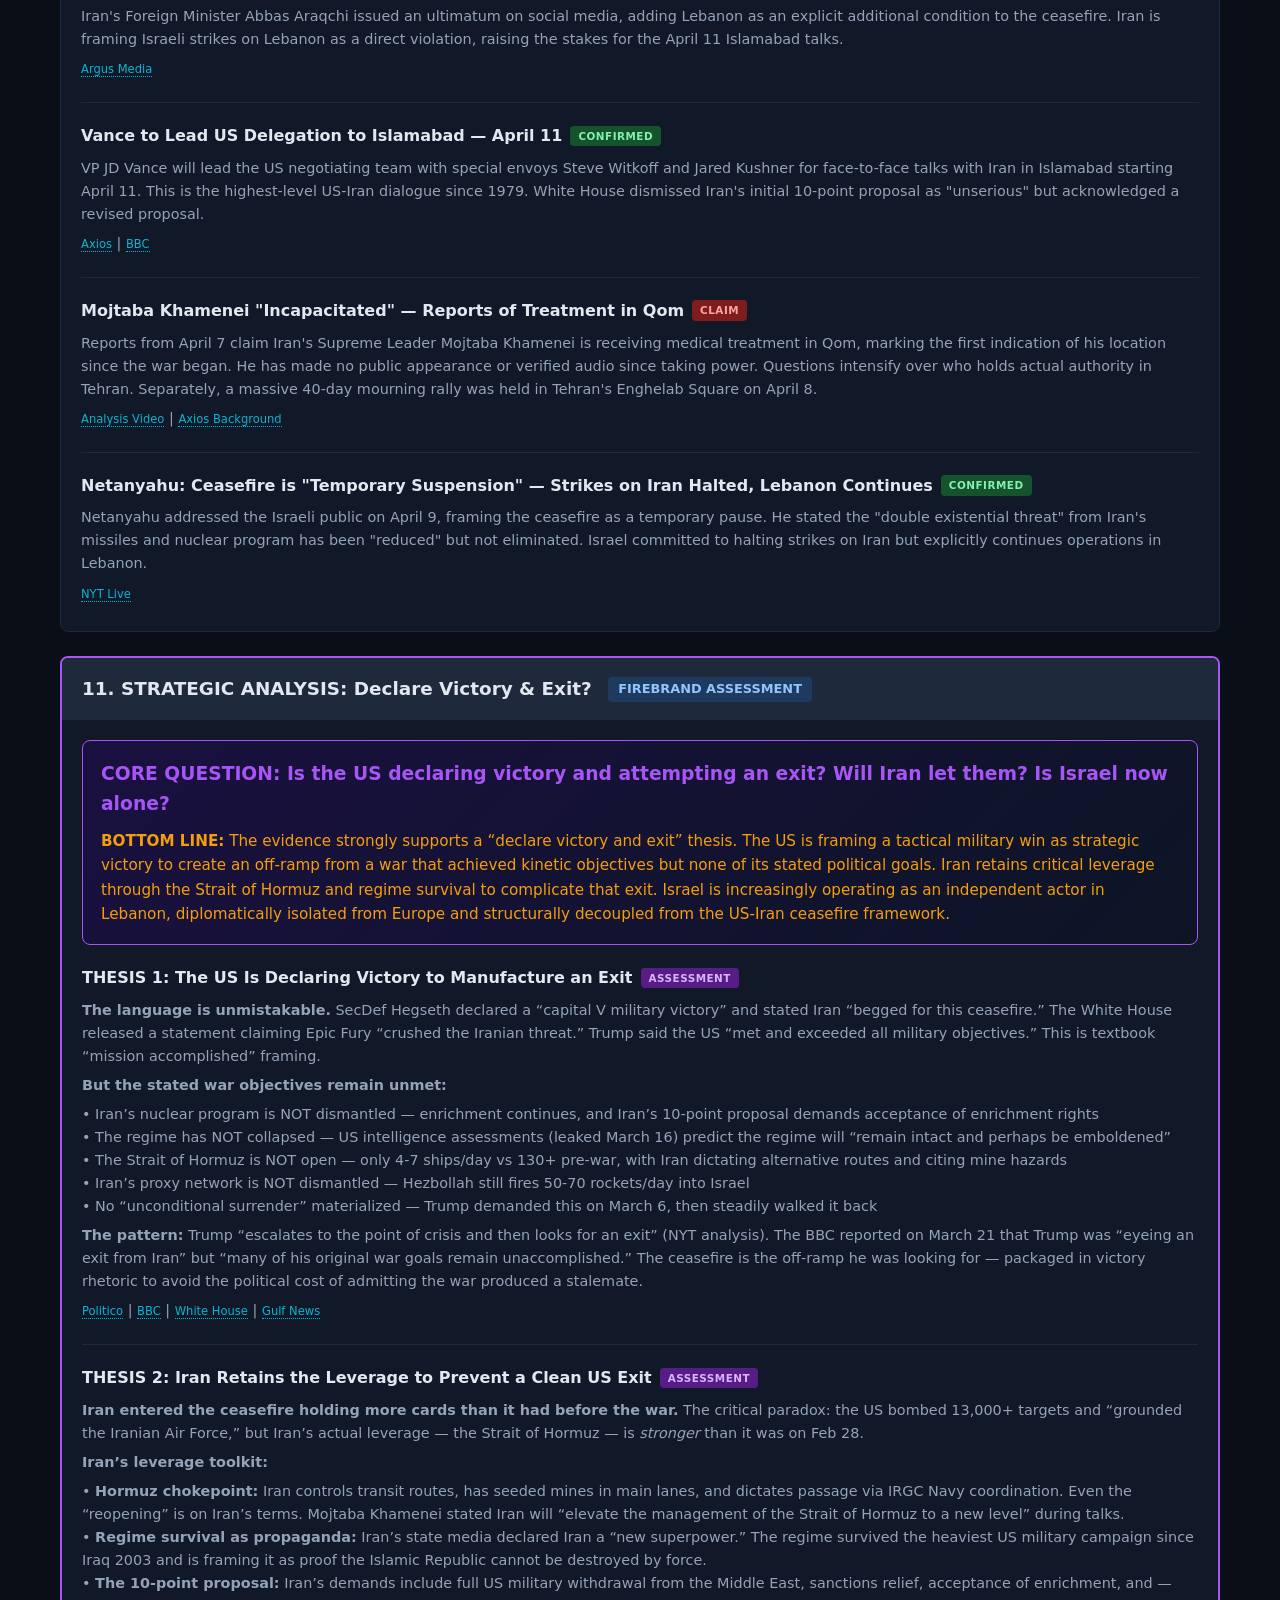
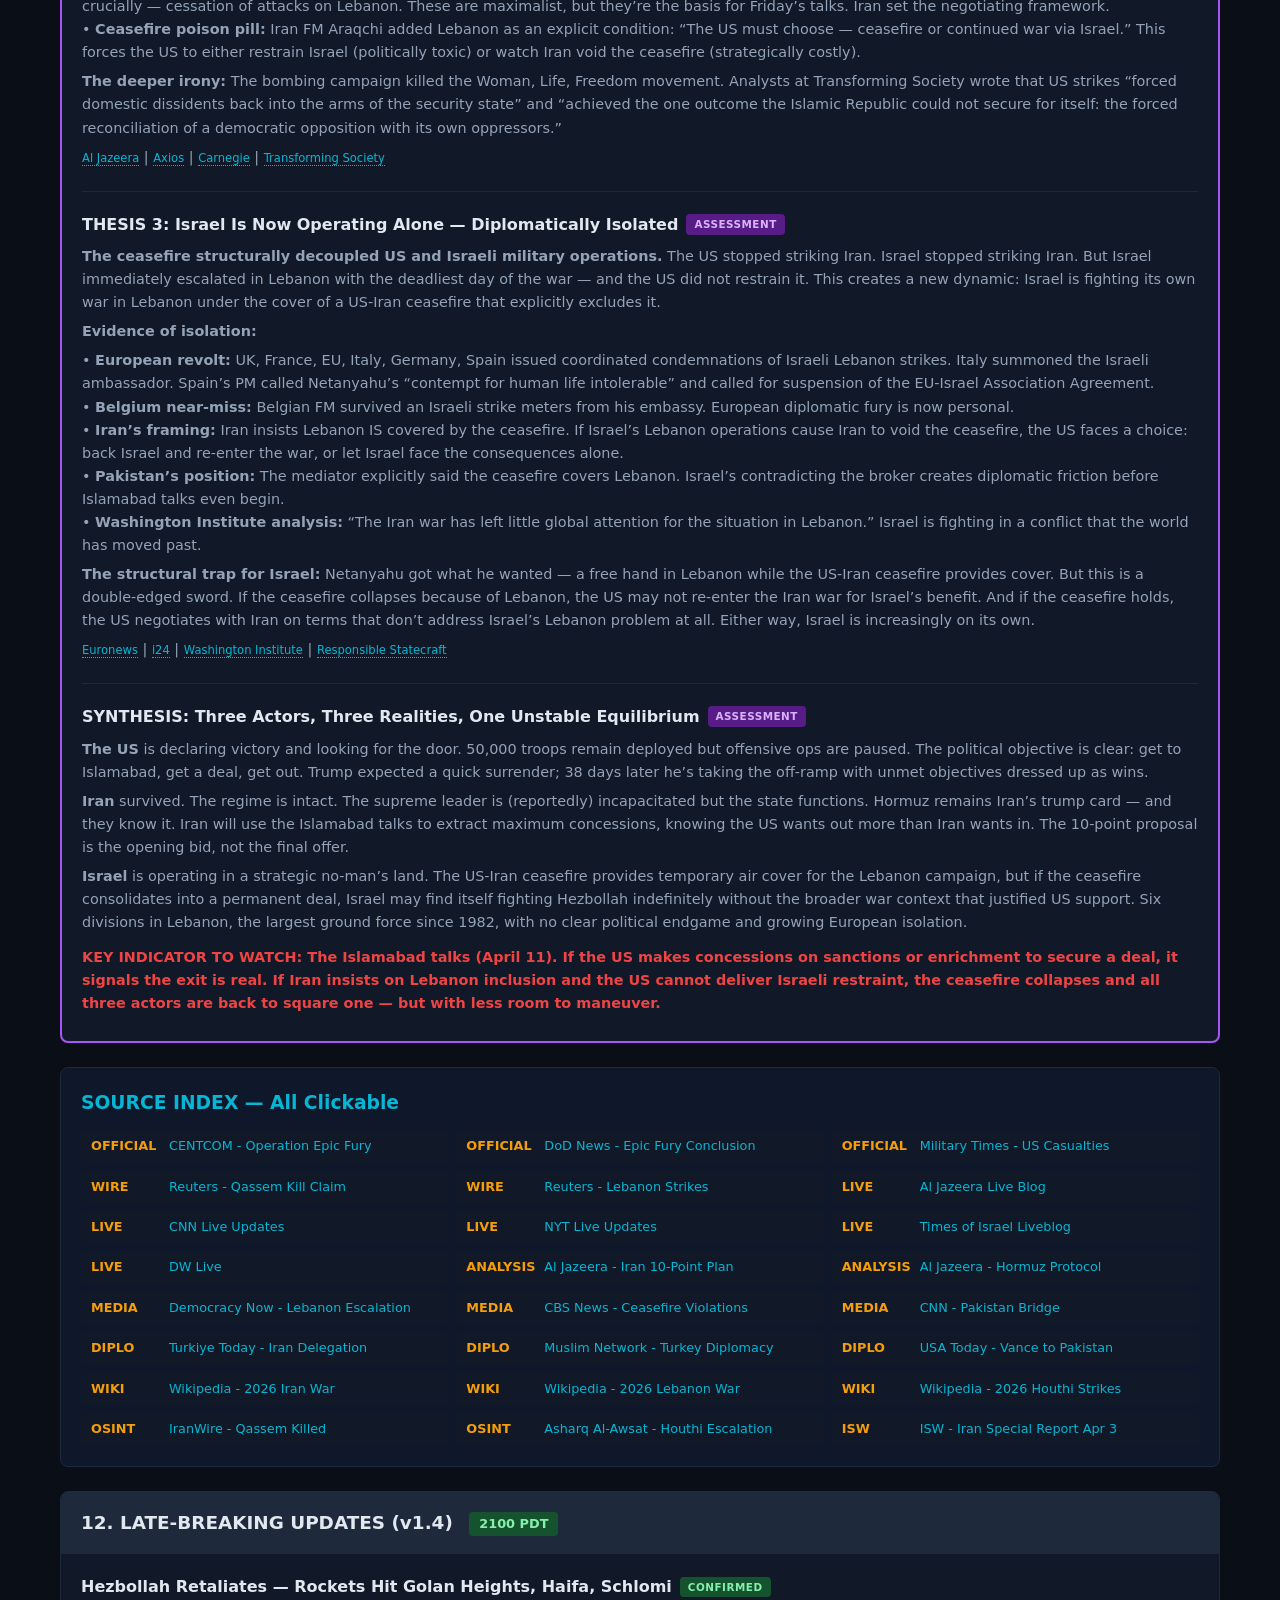
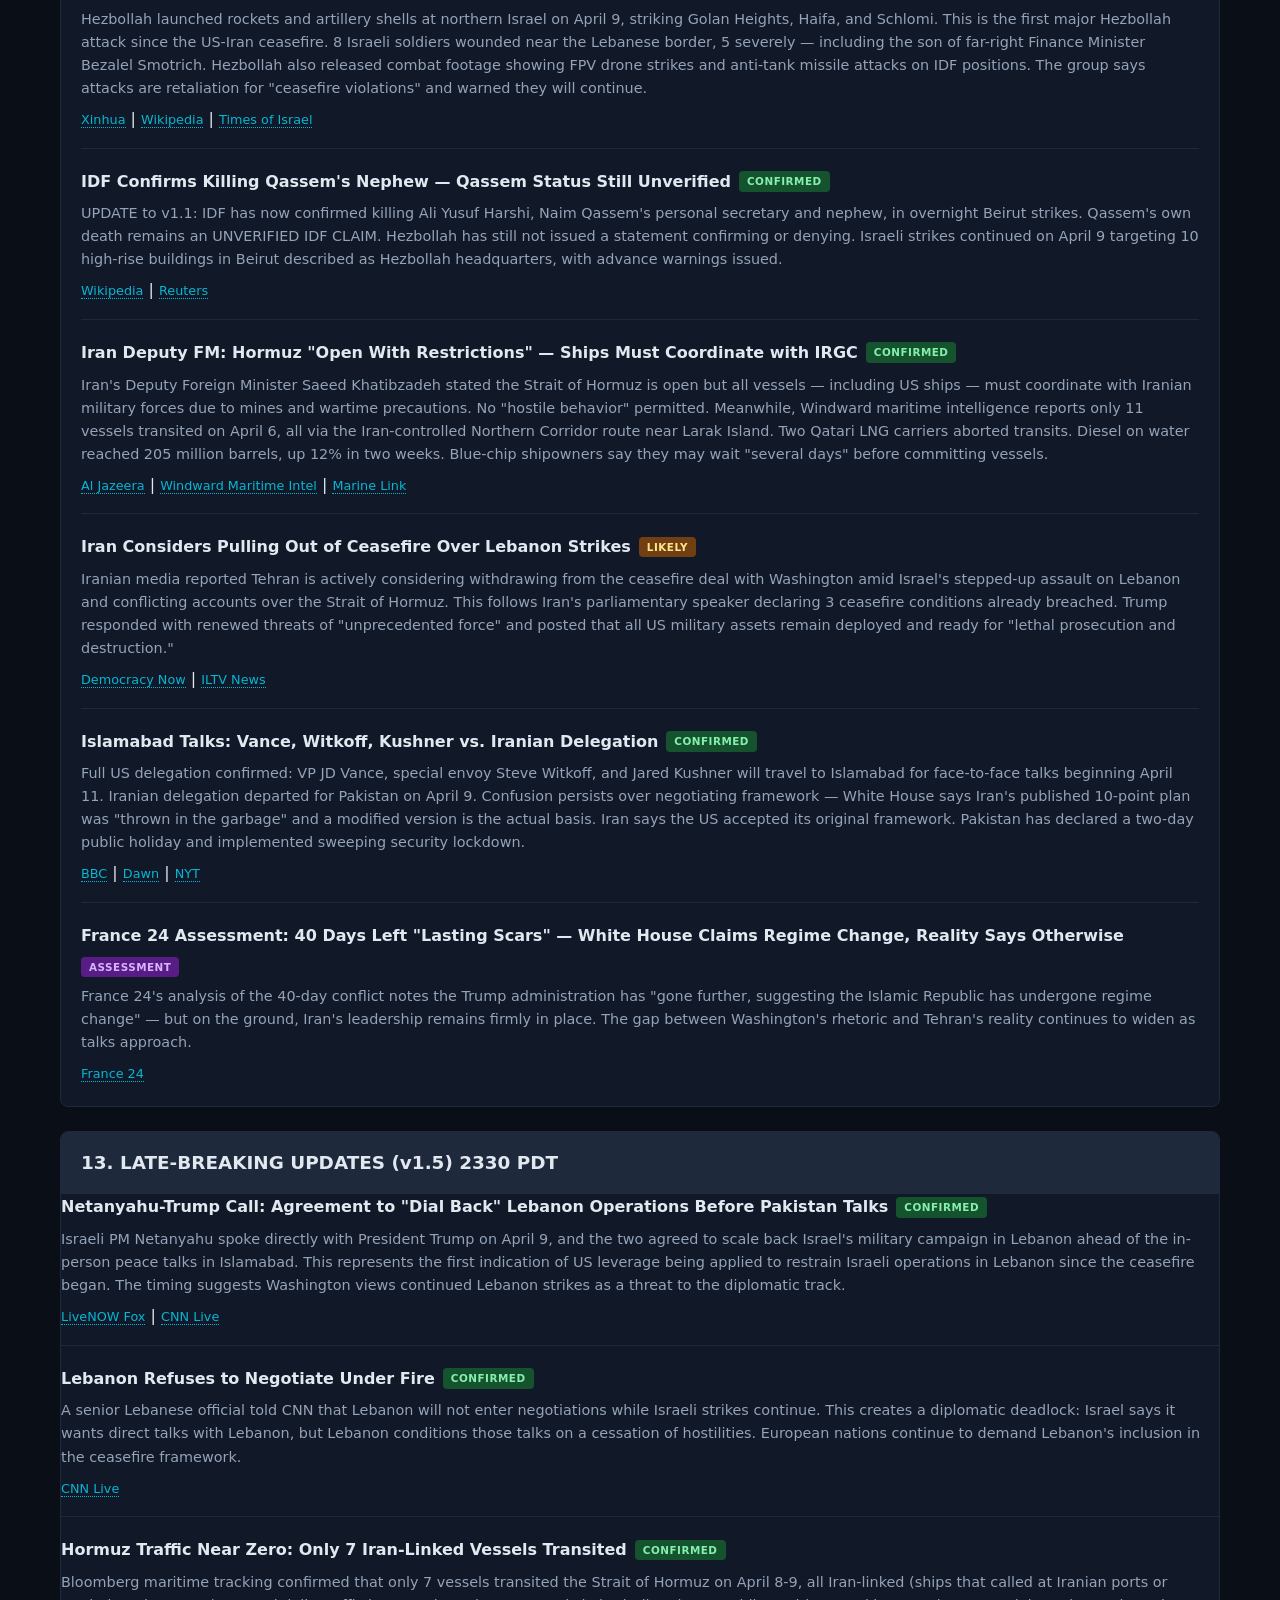
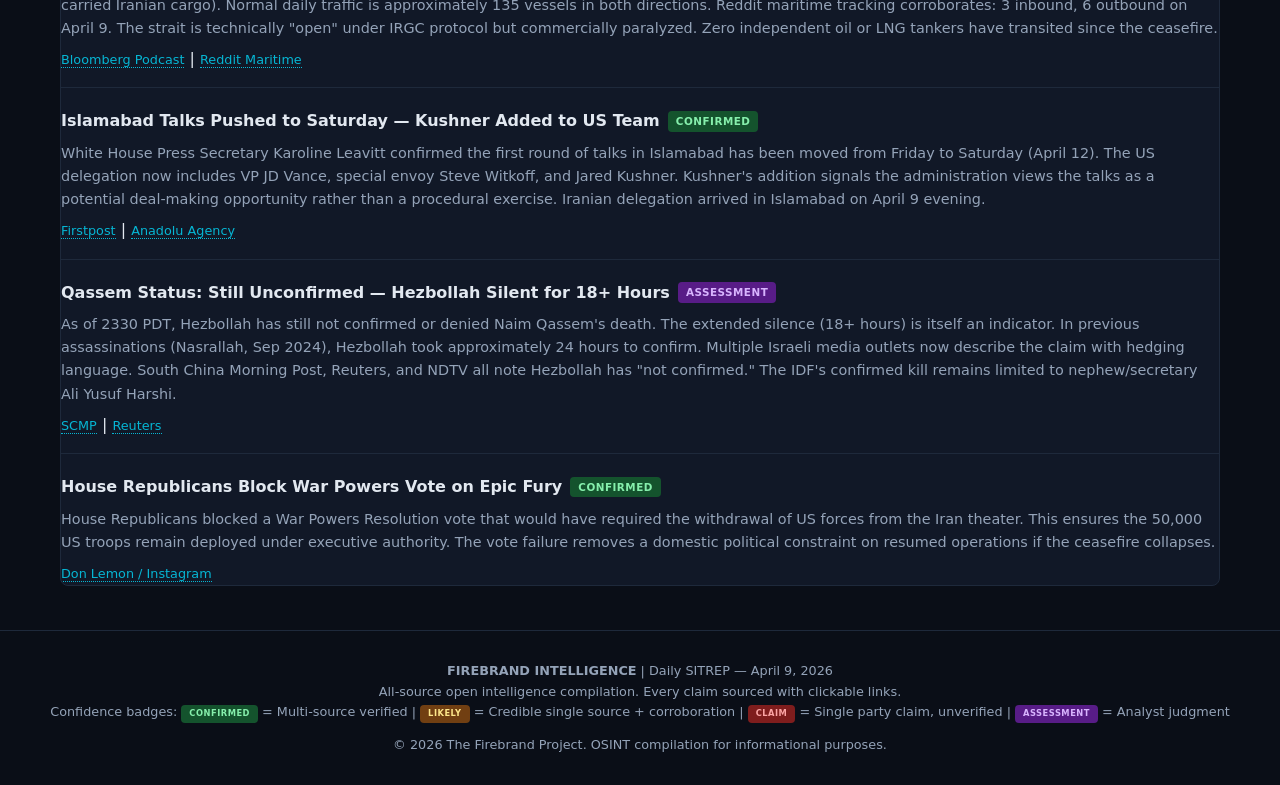
==== commit cb1b358e: "Update sitrep.htmlUpdate sitrep.html v1.5: Netanyahu-Trump dial back, Lebanon refuses talks, Hormuz " ====
--- a/2026/04/09/sitrep.html
+++ b/2026/04/09/sitrep.html
@@ -89,7 +89,7 @@
 <div class="container">
 
 <div class="update-bar">
-<span>LAST UPDATED: April 9, 2026 &mdash; 1300 PDT</span>
+<span>LAST UPDATED: April 9, 2026 &mdash; 2330 PDT</span>
 <span>CLASSIFICATION: OPEN SOURCE | OSINT COMPILATION</span>
 </div>
 
@@ -525,6 +525,53 @@
 </div>
 </section>
 
+    <section class="section">
+    <h2>13. LATE-BREAKING UPDATES (v1.5) <span class="update-time">2330 PDT</span></h2>
+    <div class="updates">
+
+    <div class="event">
+      <h3>Netanyahu-Trump Call: Agreement to "Dial Back" Lebanon Operations Before Pakistan Talks <span class="badge badge-confirmed">CONFIRMED</span></h3>
+      <p>Israeli PM Netanyahu spoke directly with President Trump on April 9, and the two agreed to scale back Israel's military campaign in Lebanon ahead of the in-person peace talks in Islamabad. This represents the first indication of US leverage being applied to restrain Israeli operations in Lebanon since the ceasefire began. The timing suggests Washington views continued Lebanon strikes as a threat to the diplomatic track.</p>
+      <a href="https://www.livenowfox.com/news/iran-war-latest-april-9" target="_blank" class="source-link">LiveNOW Fox</a> |
+      <a href="https://www.cnn.com/2026/04/09/world/live-news/iran-war-trump-us-ceasefire" target="_blank" class="source-link">CNN Live</a>
+    </div>
+
+    <div class="event">
+      <h3>Lebanon Refuses to Negotiate Under Fire <span class="badge badge-confirmed">CONFIRMED</span></h3>
+      <p>A senior Lebanese official told CNN that Lebanon will not enter negotiations while Israeli strikes continue. This creates a diplomatic deadlock: Israel says it wants direct talks with Lebanon, but Lebanon conditions those talks on a cessation of hostilities. European nations continue to demand Lebanon's inclusion in the ceasefire framework.</p>
+      <a href="https://www.cnn.com/2026/04/09/world/live-news/iran-war-trump-us-ceasefire" target="_blank" class="source-link">CNN Live</a>
+    </div>
+
+    <div class="event">
+      <h3>Hormuz Traffic Near Zero: Only 7 Iran-Linked Vessels Transited <span class="badge badge-confirmed">CONFIRMED</span></h3>
+      <p>Bloomberg maritime tracking confirmed that only 7 vessels transited the Strait of Hormuz on April 8-9, all Iran-linked (ships that called at Iranian ports or carried Iranian cargo). Normal daily traffic is approximately 135 vessels in both directions. Reddit maritime tracking corroborates: 3 inbound, 6 outbound on April 9. The strait is technically "open" under IRGC protocol but commercially paralyzed. Zero independent oil or LNG tankers have transited since the ceasefire.</p>
+      <a href="https://www.youtube.com/watch?v=Nk_mS44di1Q" target="_blank" class="source-link">Bloomberg Podcast</a> |
+      <a href="https://www.reddit.com/r/maritime/comments/1sgcgp5/hormuz_strait_traffic_9_april_2026/" target="_blank" class="source-link">Reddit Maritime</a>
+    </div>
+
+    <div class="event">
+      <h3>Islamabad Talks Pushed to Saturday — Kushner Added to US Team <span class="badge badge-confirmed">CONFIRMED</span></h3>
+      <p>White House Press Secretary Karoline Leavitt confirmed the first round of talks in Islamabad has been moved from Friday to Saturday (April 12). The US delegation now includes VP JD Vance, special envoy Steve Witkoff, and Jared Kushner. Kushner's addition signals the administration views the talks as a potential deal-making opportunity rather than a procedural exercise. Iranian delegation arrived in Islamabad on April 9 evening.</p>
+      <a href="https://www.facebook.com/firstpostin/posts/jd-vance-to-head-us-delegation-for-iran-talks-in-islamabad-leavitt" target="_blank" class="source-link">Firstpost</a> |
+      <a href="https://aa.com.tr/en/americas/vp-vance-to-lead-us-delegation-for-iran-talks-in-islamabad/3898642" target="_blank" class="source-link">Anadolu Agency</a>
+    </div>
+
+    <div class="event">
+      <h3>Qassem Status: Still Unconfirmed — Hezbollah Silent for 18+ Hours <span class="badge badge-assessment">ASSESSMENT</span></h3>
+      <p>As of 2330 PDT, Hezbollah has still not confirmed or denied Naim Qassem's death. The extended silence (18+ hours) is itself an indicator. In previous assassinations (Nasrallah, Sep 2024), Hezbollah took approximately 24 hours to confirm. Multiple Israeli media outlets now describe the claim with hedging language. South China Morning Post, Reuters, and NDTV all note Hezbollah has "not confirmed." The IDF's confirmed kill remains limited to nephew/secretary Ali Yusuf Harshi.</p>
+      <a href="https://amp.scmp.com/news/world/middle-east/article/3349511/israeli-military-says-it-has-killed-hezbollah-chief-naim-qassem" target="_blank" class="source-link">SCMP</a> |
+      <a href="https://www.reuters.com/world/middle-east/israeli-military-says-it-has-killed-hezbollah-chief-naim-qassem-2026-04-09/" target="_blank" class="source-link">Reuters</a>
+    </div>
+
+    <div class="event">
+      <h3>House Republicans Block War Powers Vote on Epic Fury <span class="badge badge-confirmed">CONFIRMED</span></h3>
+      <p>House Republicans blocked a War Powers Resolution vote that would have required the withdrawal of US forces from the Iran theater. This ensures the 50,000 US troops remain deployed under executive authority. The vote failure removes a domestic political constraint on resumed operations if the ceasefire collapses.</p>
+      <a href="https://www.instagram.com/reel/DW67Y_ejiXG/" target="_blank" class="source-link">Don Lemon / Instagram</a>
+    </div>
+
+    </div>
+  </section>
+
 </div><!-- end container -->
 
 <footer>
